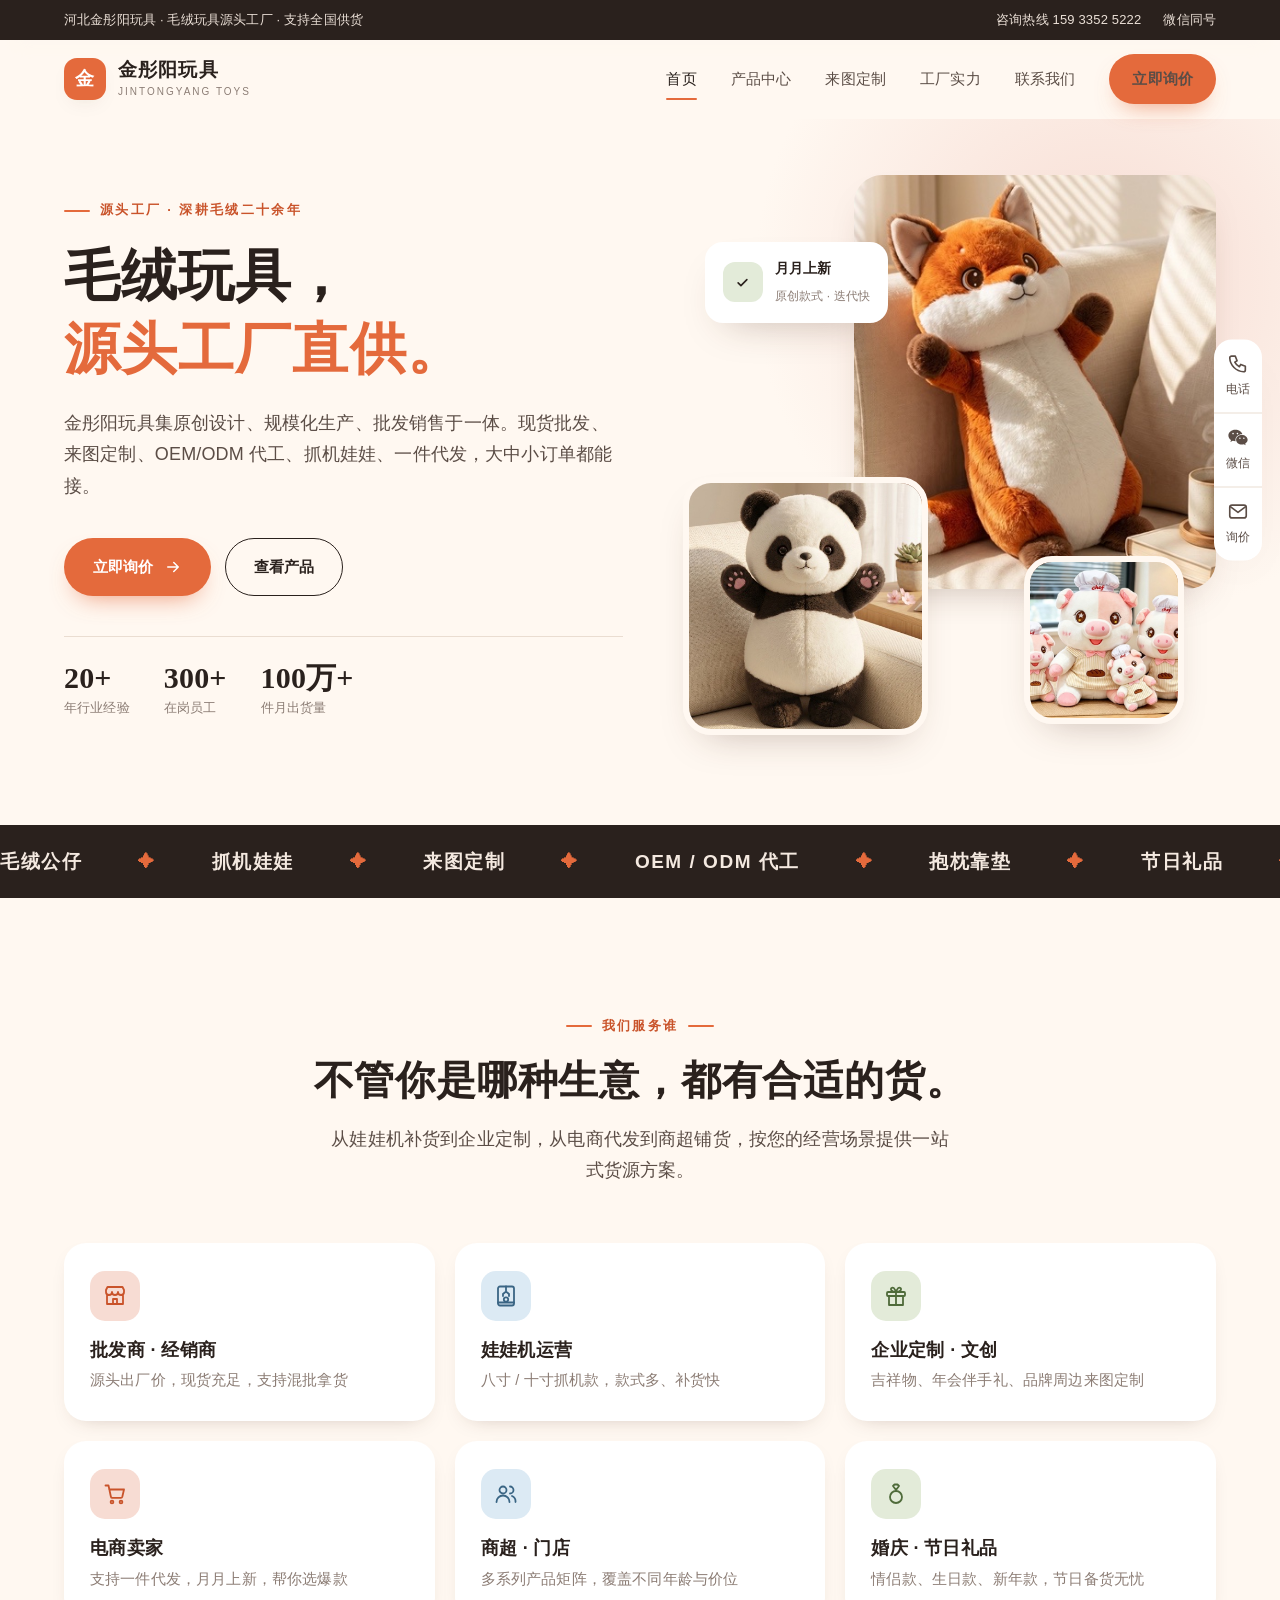
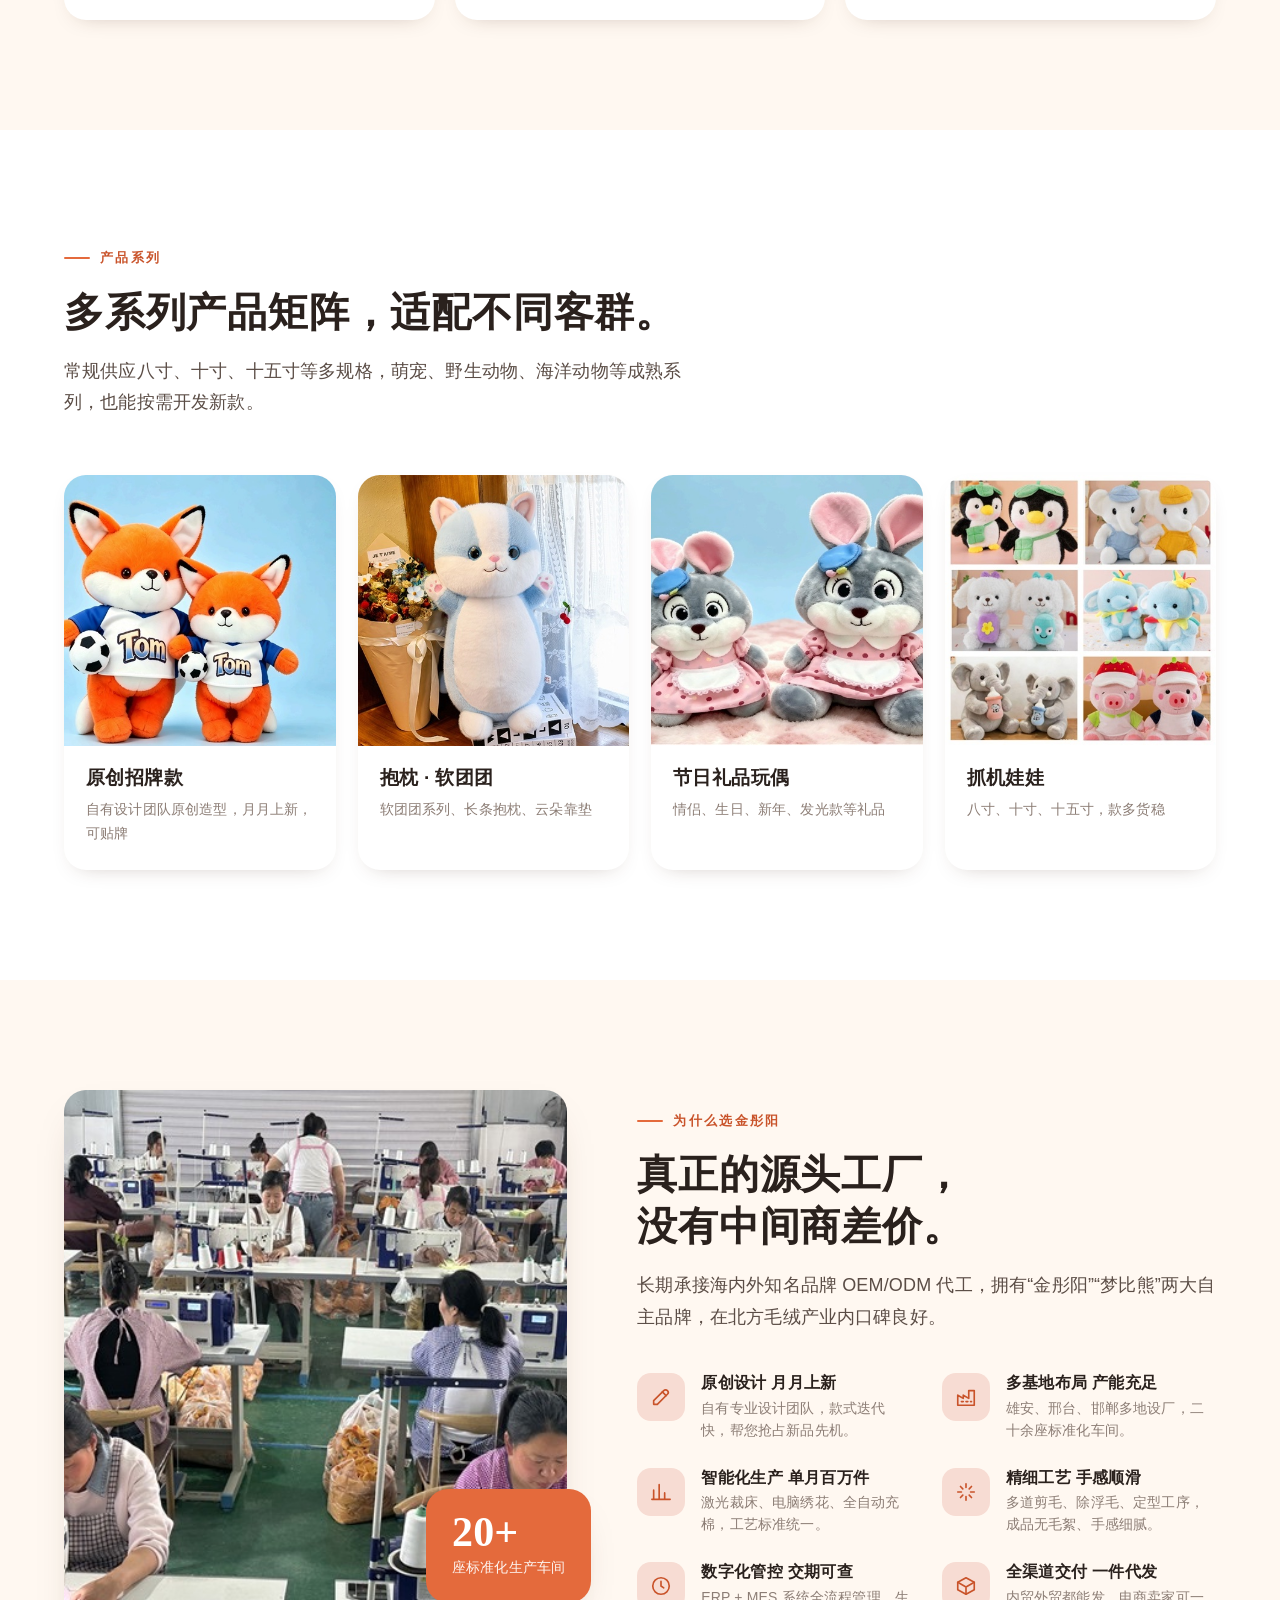
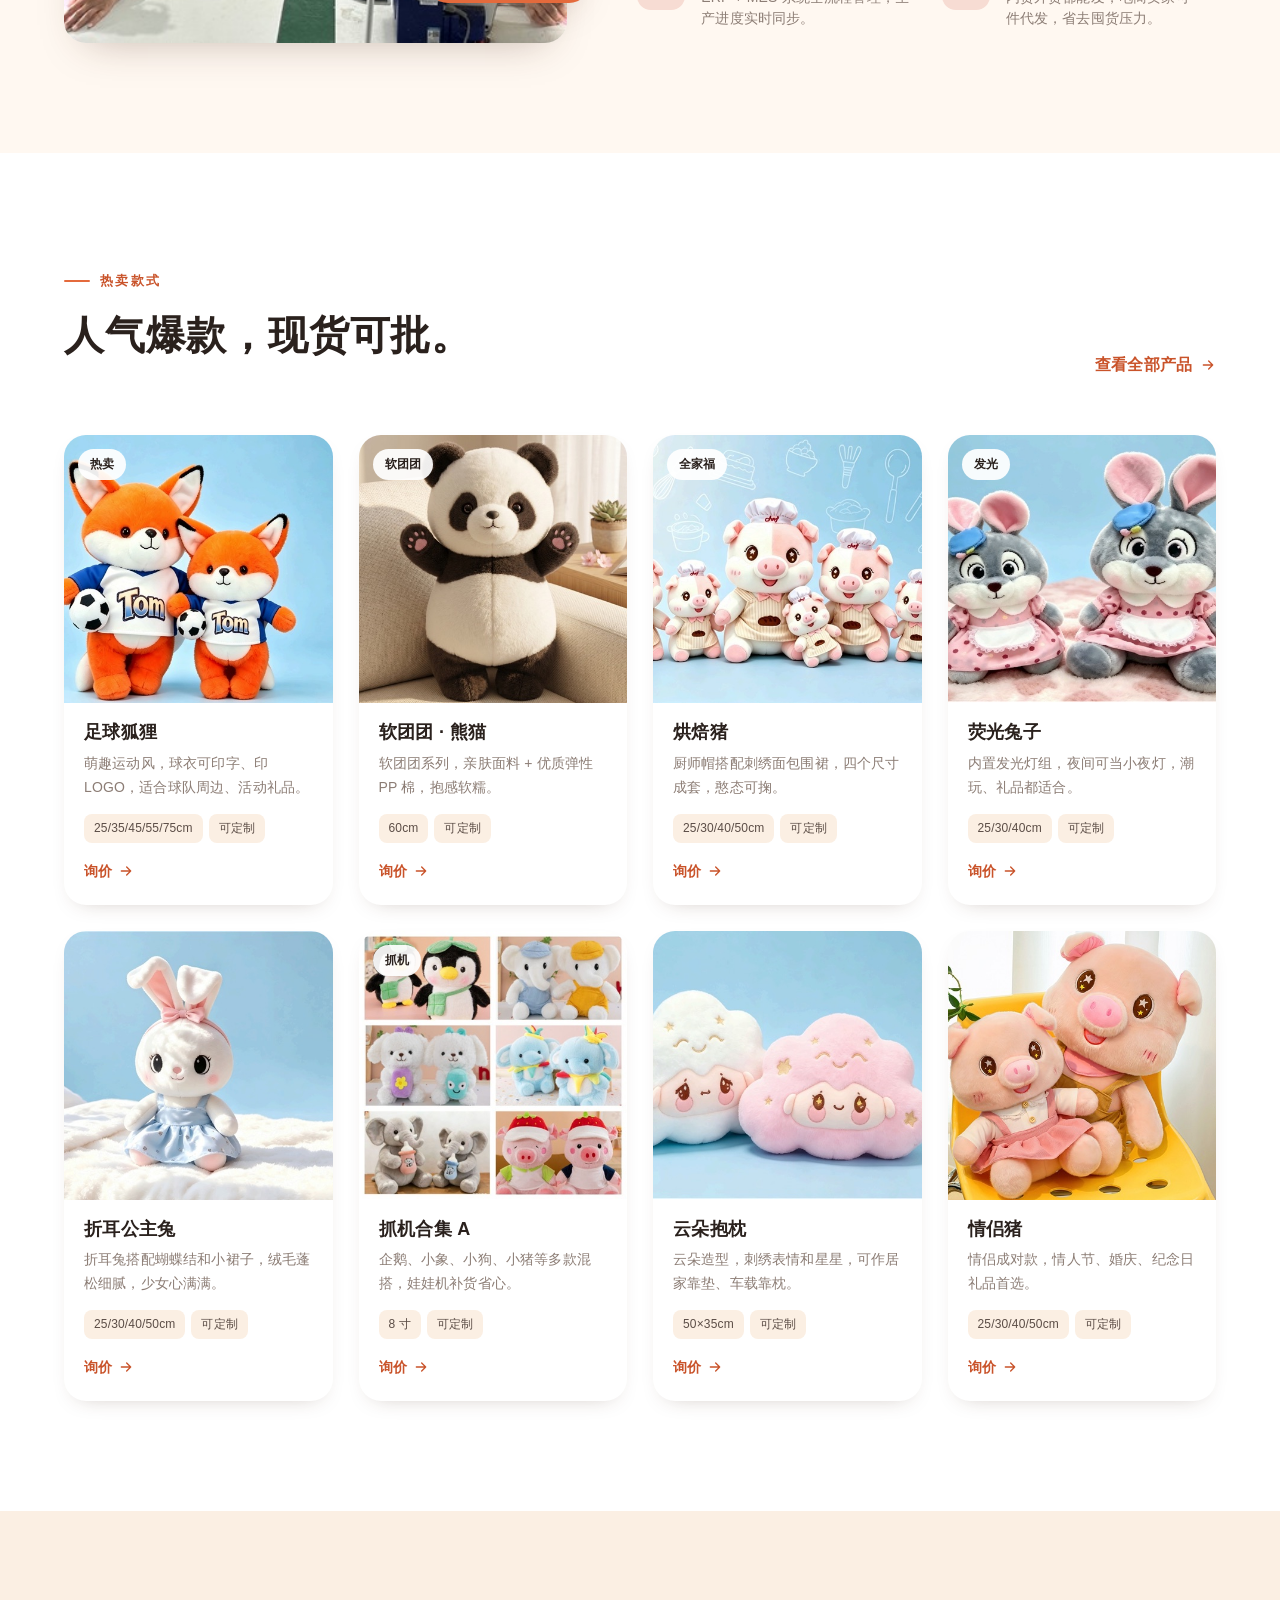
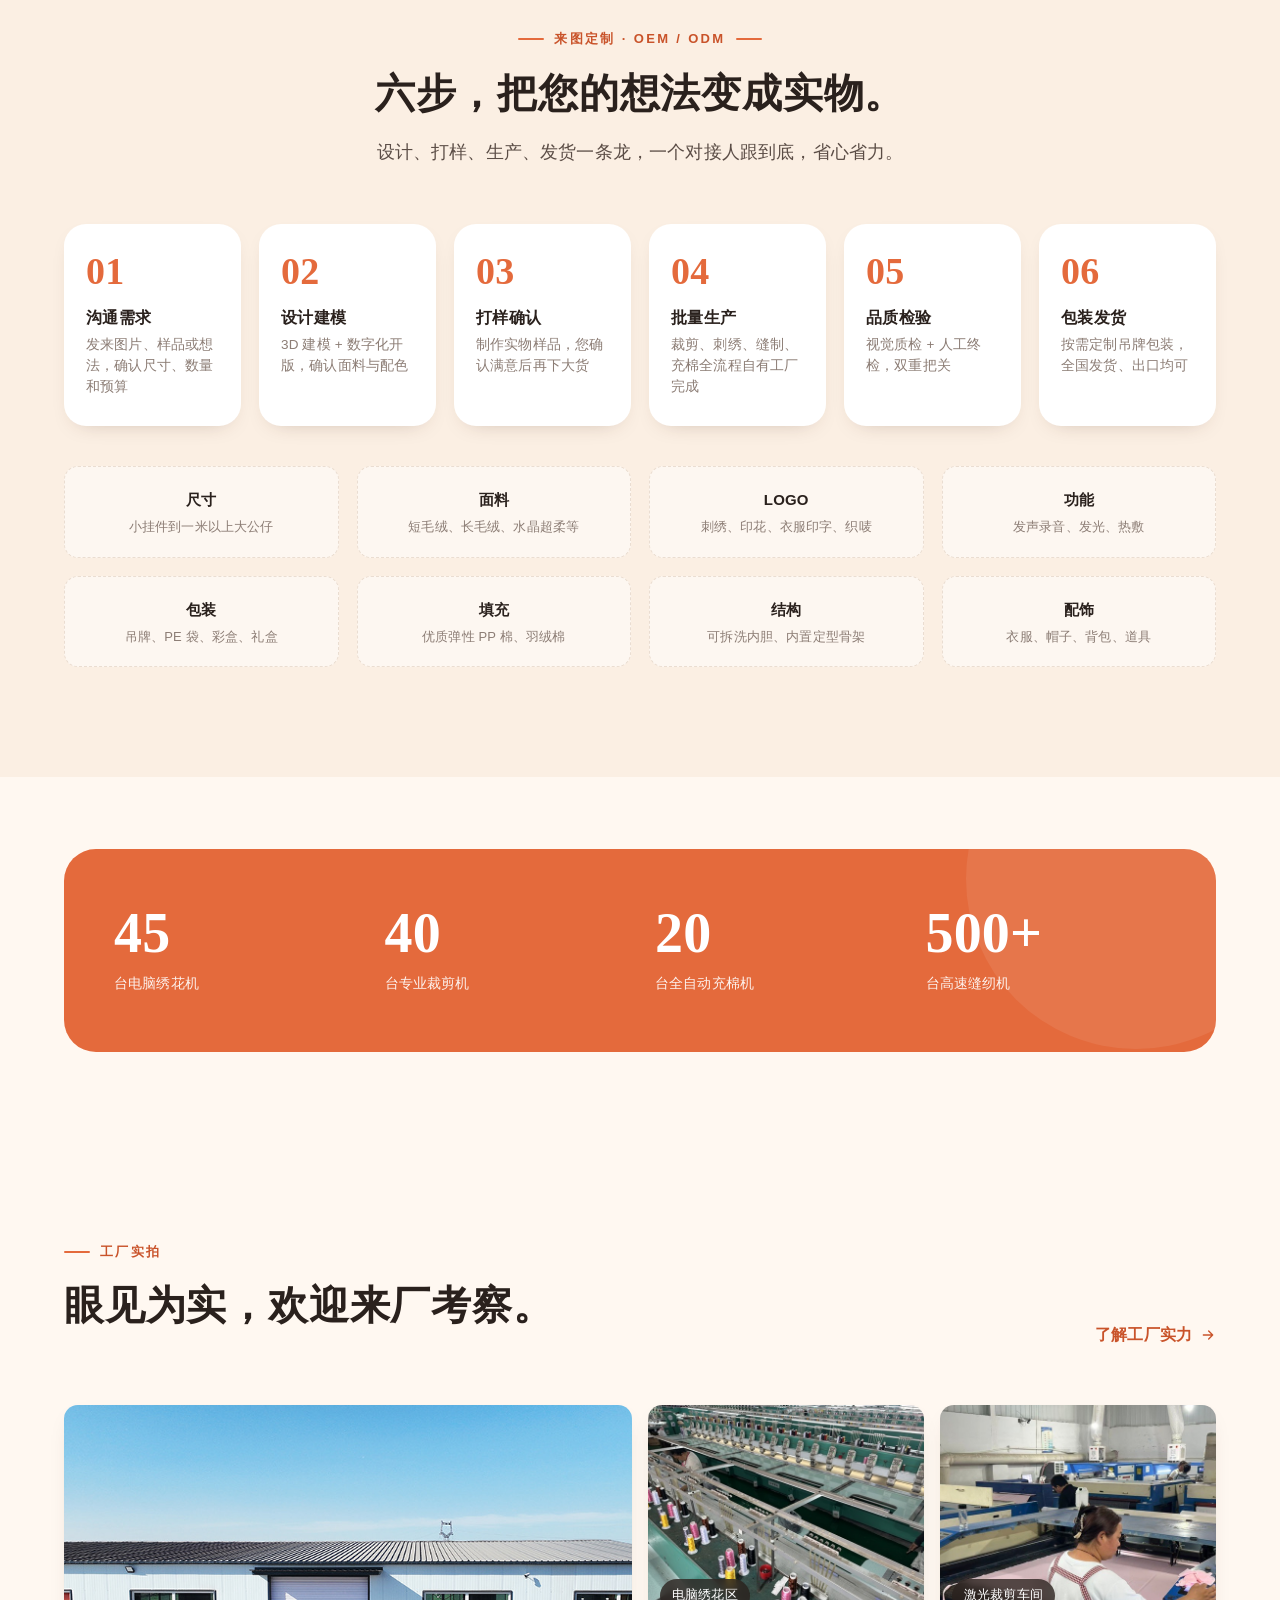
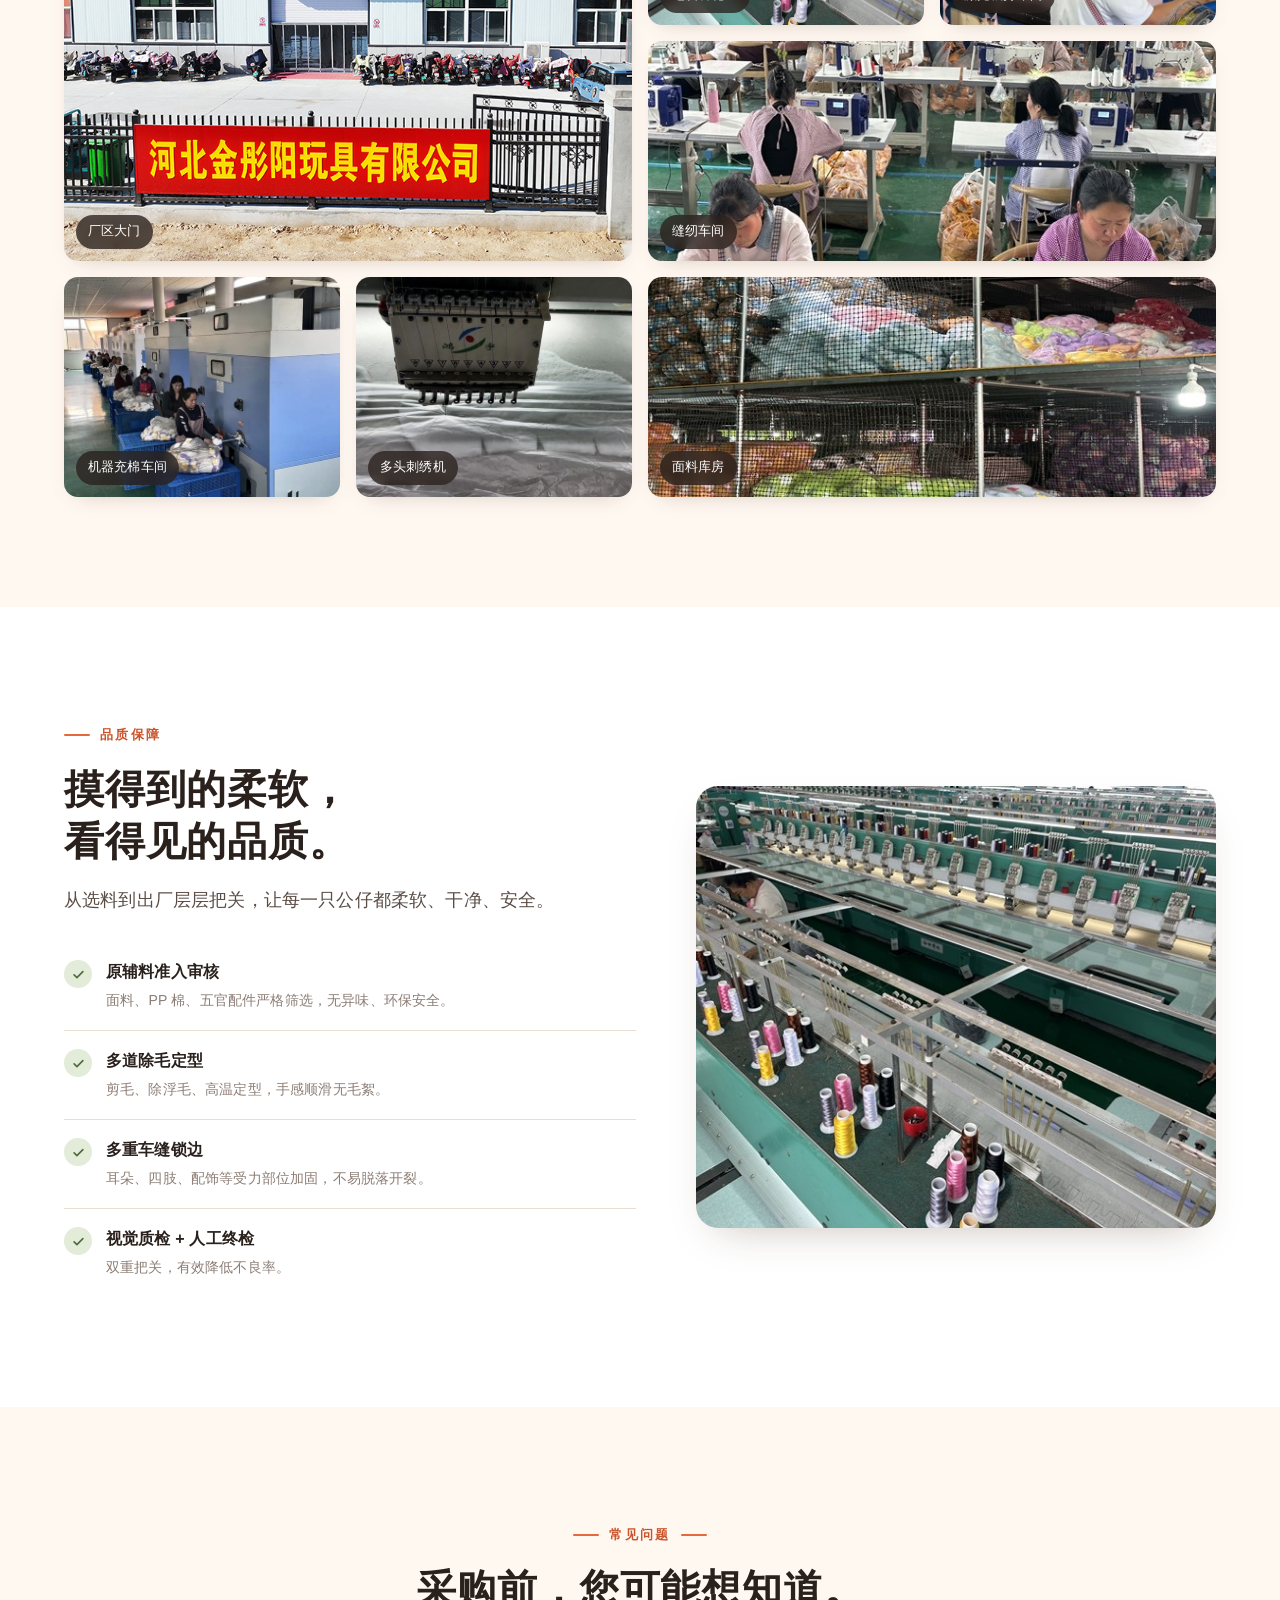
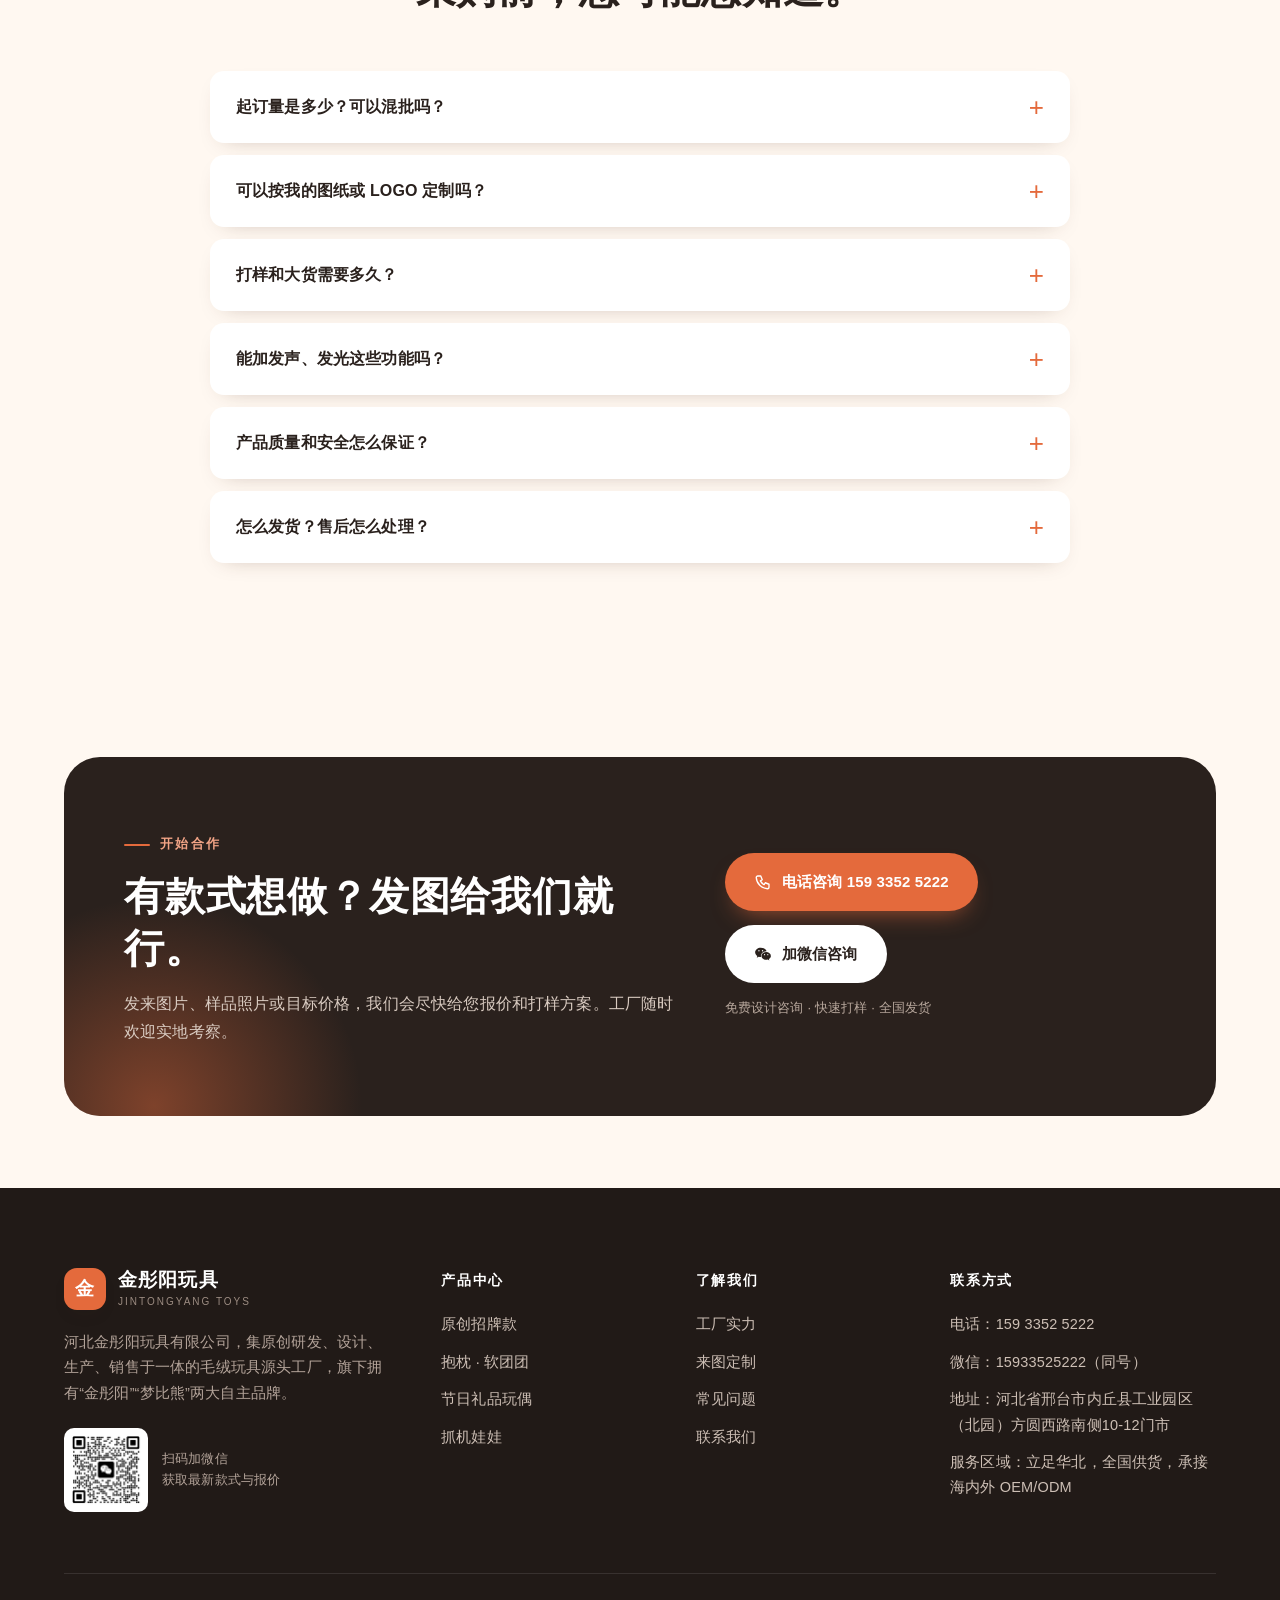
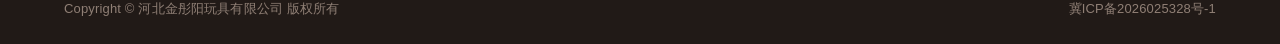
==== index.html @ 97b63fae "金彤阳玩具 国内官网 v1 Assisted-by: Cindy (https://cindy.app)" ====
<!doctype html>
<html lang="zh-CN">
<head>
<meta charset="utf-8">
<meta name="viewport" content="width=device-width, initial-scale=1, viewport-fit=cover">
<title>金彤阳玩具_毛绒玩具源头工厂_毛绒公仔/抓机娃娃/毛绒玩具定制厂家</title>
<meta name="description" content="河北金彤阳玩具有限公司，毛绒玩具源头工厂，主营毛绒公仔、抓机娃娃、抱枕靠垫、节日礼品玩偶，支持来图定制、OEM/ODM代工、一件代发，单月出货百万件。电话：15933525222">
<meta name="keywords" content="金彤阳,毛绒玩具厂家,毛绒公仔,抓机娃娃,毛绒玩具定制,OEM/ODM毛绒玩具,抱枕靠垫,节日礼品玩偶,毛绒吉祥物,一件代发">
<meta name="theme-color" content="#FFF8F1">
<meta name="format-detection" content="telephone=yes">
<link rel="canonical" href="https://jintongyang.com/">
<link rel="icon" href="assets/img/favicon.svg" type="image/svg+xml">
<link rel="stylesheet" href="assets/css/style.css">
<link rel="stylesheet" href="assets/css/cn.css">
</head>
<body class="cn">
<div class="topbar"><div class="container">
  <div class="tb-left">河北金彤阳玩具 · 毛绒玩具源头工厂 · 支持全国供货</div>
  <div class="tb-right"><a href="tel:15933525222">咨询热线 159 3352 5222</a><a href="#" data-wx>微信同号</a></div>
</div></div>
<header class="nav" id="nav"><div class="container">
  <a href="index.html" class="logo" aria-label="金彤阳玩具首页">
    <span class="logo-mark">金</span>
    <span class="logo-text"><strong>金彤阳玩具</strong><span>JINTONGYANG TOYS</span></span>
  </a>
  <nav class="menu" id="menu"><a href="index.html" class="active">首页</a><a href="products.html">产品中心</a><a href="index.html#custom">来图定制</a><a href="factory.html">工厂实力</a><a href="contact.html">联系我们</a><a href="contact.html" class="btn btn-primary">立即询价</a></nav>
  <button class="burger" id="burger" aria-label="打开菜单"><span></span><span></span><span></span></button>
</div></header>
<main>
<section class="hero"><div class="container">
  <div>
    <span class="eyebrow">源头工厂 · 深耕毛绒二十余年</span>
    <h1>毛绒玩具，<br><em class="hl">源头工厂直供。</em></h1>
    <p class="lead">金彤阳玩具集原创设计、规模化生产、批发销售于一体。现货批发、来图定制、OEM/ODM 代工、抓机娃娃、一件代发，大中小订单都能接。</p>
    <div class="hero-ctas">
      <a href="contact.html" class="btn btn-primary">立即询价 <svg viewBox="0 0 24 24" fill="none" stroke="currentColor" stroke-width="2" stroke-linecap="round" stroke-linejoin="round"><path d="M5 12h14M13 6l6 6-6 6"/></svg></a>
      <a href="products.html" class="btn btn-ghost">查看产品</a>
    </div>
    <div class="hero-trust">
      <div><strong data-count="20" data-suffix="+">20+</strong><span>年行业经验</span></div>
      <div><strong data-count="300" data-suffix="+">300+</strong><span>在岗员工</span></div>
      <div><strong>100万+</strong><span>件月出货量</span></div>
    </div>
  </div>
  <div class="hero-visual">
    <div class="hv hv-1"><img src="assets/img/hero-fox.jpg" alt="狐狸长条抱枕" fetchpriority="high"></div>
    <div class="hv hv-2"><img src="assets/img/hero-panda.jpg" alt="软团团熊猫"></div>
    <div class="hv hv-3"><img src="assets/img/p/baker-piggy-2.jpg" alt="烘焙猪"></div>
    <div class="hero-badge"><div class="ic"><svg viewBox="0 0 24 24" width="15" height="15" fill="none" stroke="currentColor" stroke-width="2.6" stroke-linecap="round" stroke-linejoin="round"><path d="m5 12.5 4.5 4.5L19 7.5"/></svg></div><div><strong>月月上新</strong><span>原创款式 · 迭代快</span></div></div>
  </div>
</div></section>

<div class="strip" aria-hidden="true"><div class="strip-track"><span>毛绒公仔</span><span>抓机娃娃</span><span>来图定制</span><span>OEM / ODM 代工</span><span>抱枕靠垫</span><span>节日礼品</span><span>企业吉祥物</span><span>婚庆伴手礼</span><span>一件代发</span><span>毛绒公仔</span><span>抓机娃娃</span><span>来图定制</span><span>OEM / ODM 代工</span><span>抱枕靠垫</span><span>节日礼品</span><span>企业吉祥物</span><span>婚庆伴手礼</span><span>一件代发</span></div></div>

<section class="section"><div class="container">
  <div class="section-head center reveal">
    <span class="eyebrow">我们服务谁</span>
    <h2>不管你是哪种生意，都有合适的货。</h2>
    <p class="lead">从娃娃机补货到企业定制，从电商代发到商超铺货，按您的经营场景提供一站式货源方案。</p>
  </div>
  <div class="clients"><div class="client reveal"><div class="ic"><svg viewBox="0 0 24 24" fill="none" stroke="currentColor" stroke-width="1.8" stroke-linecap="round" stroke-linejoin="round"><path d="M4 10v10h16V10M3 6l1.5-3h15L21 6v2a3 3 0 0 1-6 0 3 3 0 0 1-6 0 3 3 0 0 1-6 0z"/><path d="M10 20v-5h4v5"/></svg></div><h4>批发商 · 经销商</h4><p>源头出厂价，现货充足，支持混批拿货</p></div><div class="client reveal"><div class="ic"><svg viewBox="0 0 24 24" fill="none" stroke="currentColor" stroke-width="1.8" stroke-linecap="round" stroke-linejoin="round"><rect x="4" y="2.5" width="16" height="19" rx="2"/><path d="M12 2.5v5M9 10l3-2.5 3 2.5M9 10v2M15 10v2"/><circle cx="12" cy="15.5" r="2.2"/><path d="M4 18.5h16"/></svg></div><h4>娃娃机运营</h4><p>八寸 / 十寸抓机款，款式多、补货快</p></div><div class="client reveal"><div class="ic"><svg viewBox="0 0 24 24" fill="none" stroke="currentColor" stroke-width="1.8" stroke-linecap="round" stroke-linejoin="round"><rect x="3" y="8" width="18" height="4" rx="1"/><path d="M5 12v9h14v-9M12 8v13M12 8S10.5 3 8 3.8C5.8 4.5 7 8 12 8zm0 0s1.5-5 4-4.2C18.2 4.5 17 8 12 8z"/></svg></div><h4>企业定制 · 文创</h4><p>吉祥物、年会伴手礼、品牌周边来图定制</p></div><div class="client reveal"><div class="ic"><svg viewBox="0 0 24 24" fill="none" stroke="currentColor" stroke-width="1.8" stroke-linecap="round" stroke-linejoin="round"><circle cx="9" cy="20" r="1.4"/><circle cx="18" cy="20" r="1.4"/><path d="M2.5 3.5h3l2.4 11.2a1.5 1.5 0 0 0 1.5 1.2h8.4a1.5 1.5 0 0 0 1.5-1.1L21 7.5H6.2"/></svg></div><h4>电商卖家</h4><p>支持一件代发，月月上新，帮你选爆款</p></div><div class="client reveal"><div class="ic"><svg viewBox="0 0 24 24" fill="none" stroke="currentColor" stroke-width="1.8" stroke-linecap="round" stroke-linejoin="round"><circle cx="9" cy="8" r="3.5"/><path d="M2.5 20a6.5 6.5 0 0 1 13 0M16 4.5a3.5 3.5 0 0 1 0 7M18 14a6 6 0 0 1 3.5 6"/></svg></div><h4>商超 · 门店</h4><p>多系列产品矩阵，覆盖不同年龄与价位</p></div><div class="client reveal"><div class="ic"><svg viewBox="0 0 24 24" fill="none" stroke="currentColor" stroke-width="1.8" stroke-linecap="round" stroke-linejoin="round"><circle cx="12" cy="15" r="6"/><path d="m9 4 3 4 3-4-1.5-1.5h-3z"/></svg></div><h4>婚庆 · 节日礼品</h4><p>情侣款、生日款、新年款，节日备货无忧</p></div></div>
</div></section>

<section class="section bg-paper"><div class="container">
  <div class="section-head reveal">
    <span class="eyebrow">产品系列</span>
    <h2>多系列产品矩阵，适配不同客群。</h2>
    <p class="lead">常规供应八寸、十寸、十五寸等多规格，萌宠、野生动物、海洋动物等成熟系列，也能按需开发新款。</p>
  </div>
  <div class="cats"><a class="cat reveal" href="products.html#signature">
  <div class="img"><img src="assets/img/p/football-fox.jpg" alt="原创招牌款" loading="lazy"></div>
  <div class="body"><h3>原创招牌款</h3><p>自有设计团队原创造型，月月上新，可贴牌</p></div></a><a class="cat reveal" href="products.html#hug">
  <div class="img"><img src="assets/img/p/squishy-kitty.jpg" alt="抱枕 · 软团团" loading="lazy"></div>
  <div class="body"><h3>抱枕 · 软团团</h3><p>软团团系列、长条抱枕、云朵靠垫</p></div></a><a class="cat reveal" href="products.html#gift">
  <div class="img"><img src="assets/img/p/glow-bunny.jpg" alt="节日礼品玩偶" loading="lazy"></div>
  <div class="body"><h3>节日礼品玩偶</h3><p>情侣、生日、新年、发光款等礼品</p></div></a><a class="cat reveal" href="products.html#claw">
  <div class="img"><img src="assets/img/p/claw-mix-1.jpg" alt="抓机娃娃" loading="lazy"></div>
  <div class="body"><h3>抓机娃娃</h3><p>八寸、十寸、十五寸，款多货稳</p></div></a></div>
</div></section>

<section class="section"><div class="container why">
  <div class="why-img reveal">
    <img src="assets/img/f/sewing.jpg" alt="金彤阳玩具缝纫车间" loading="lazy">
    <div class="stamp"><strong>20+</strong><span>座标准化生产车间</span></div>
  </div>
  <div class="reveal">
    <span class="eyebrow">为什么选金彤阳</span>
    <h2 style="margin:16px 0 18px">真正的源头工厂，<br>没有中间商差价。</h2>
    <p class="lead">长期承接海内外知名品牌 OEM/ODM 代工，拥有“金彤阳”“梦比熊”两大自主品牌，在北方毛绒产业内口碑良好。</p>
    <div class="features"><div class="feature"><div class="ic"><svg viewBox="0 0 24 24" fill="none" stroke="currentColor" stroke-width="1.8" stroke-linecap="round" stroke-linejoin="round"><path d="M4 20h4L19 9a2.8 2.8 0 0 0-4-4L4 16v4z"/><path d="m13.5 6.5 4 4"/></svg></div><div><h4>原创设计 月月上新</h4><p>自有专业设计团队，款式迭代快，帮您抢占新品先机。</p></div></div><div class="feature"><div class="ic"><svg viewBox="0 0 24 24" fill="none" stroke="currentColor" stroke-width="1.8" stroke-linecap="round" stroke-linejoin="round"><path d="M3 21V10l6 3.5V10l6 3.5V5h6v16z"/><path d="M7 17h2M12 17h2M17 17h1"/></svg></div><div><h4>多基地布局 产能充足</h4><p>雄安、邢台、邯郸多地设厂，二十余座标准化车间。</p></div></div><div class="feature"><div class="ic"><svg viewBox="0 0 24 24" fill="none" stroke="currentColor" stroke-width="1.8" stroke-linecap="round" stroke-linejoin="round"><path d="M4 20V10M10 20V4M16 20v-7M22 20H2"/></svg></div><div><h4>智能化生产 单月百万件</h4><p>激光裁床、电脑绣花、全自动充棉，工艺标准统一。</p></div></div><div class="feature"><div class="ic"><svg viewBox="0 0 24 24" fill="none" stroke="currentColor" stroke-width="1.8" stroke-linecap="round" stroke-linejoin="round"><path d="M12 3v4M12 17v4M3 12h4M17 12h4M6 6l2.5 2.5M15.5 15.5 18 18M6 18l2.5-2.5M15.5 8.5 18 6"/></svg></div><div><h4>精细工艺 手感顺滑</h4><p>多道剪毛、除浮毛、定型工序，成品无毛絮、手感细腻。</p></div></div><div class="feature"><div class="ic"><svg viewBox="0 0 24 24" fill="none" stroke="currentColor" stroke-width="1.8" stroke-linecap="round" stroke-linejoin="round"><circle cx="12" cy="12" r="9"/><path d="M12 7v5l3 2"/></svg></div><div><h4>数字化管控 交期可查</h4><p>ERP + MES 系统全流程管理，生产进度实时同步。</p></div></div><div class="feature"><div class="ic"><svg viewBox="0 0 24 24" fill="none" stroke="currentColor" stroke-width="1.8" stroke-linecap="round" stroke-linejoin="round"><path d="M21 8 12 3 3 8v8l9 5 9-5z"/><path d="m3 8 9 5 9-5M12 13v8"/></svg></div><div><h4>全渠道交付 一件代发</h4><p>内贸外贸都能发，电商卖家可一件代发，省去囤货压力。</p></div></div></div>
  </div>
</div></section>

<section class="section bg-paper"><div class="container">
  <div class="section-head reveal" style="display:flex;justify-content:space-between;align-items:flex-end;max-width:none;gap:30px;flex-wrap:wrap">
    <div style="max-width:640px"><span class="eyebrow">热卖款式</span><h2 style="margin-top:16px">人气爆款，现货可批。</h2></div>
    <a href="products.html" class="link-arrow">查看全部产品 <svg viewBox="0 0 24 24" fill="none" stroke="currentColor" stroke-width="2" stroke-linecap="round" stroke-linejoin="round"><path d="M5 12h14M13 6l6 6-6 6"/></svg></a>
  </div>
  <div class="products"><article class="product reveal" data-cat="signature">
  <a class="img" href="contact.html?product=足球狐狸"><span class="tag">热卖</span><img src="assets/img/p/football-fox.jpg" alt="足球狐狸 毛绒玩具" loading="lazy"><img class="alt" src="assets/img/p/football-fox-2.jpg" alt="足球狐狸实拍图" loading="lazy"></a>
  <div class="body">
    <h3>足球狐狸</h3>
    <p>萌趣运动风，球衣可印字、印 LOGO，适合球队周边、活动礼品。</p>
    <div class="meta"><span>25/35/45/55/75cm</span><span>可定制</span></div>
    <a class="quote" href="contact.html?product=足球狐狸">询价 <svg viewBox="0 0 24 24" fill="none" stroke="currentColor" stroke-width="2" stroke-linecap="round" stroke-linejoin="round"><path d="M5 12h14M13 6l6 6-6 6"/></svg></a>
  </div>
</article><article class="product reveal" data-cat="hug">
  <a class="img" href="contact.html?product=软团团 · 熊猫"><span class="tag">软团团</span><img src="assets/img/p/squishy-panda.jpg" alt="软团团 · 熊猫 毛绒玩具" loading="lazy"></a>
  <div class="body">
    <h3>软团团 · 熊猫</h3>
    <p>软团团系列，亲肤面料 + 优质弹性 PP 棉，抱感软糯。</p>
    <div class="meta"><span>60cm</span><span>可定制</span></div>
    <a class="quote" href="contact.html?product=软团团 · 熊猫">询价 <svg viewBox="0 0 24 24" fill="none" stroke="currentColor" stroke-width="2" stroke-linecap="round" stroke-linejoin="round"><path d="M5 12h14M13 6l6 6-6 6"/></svg></a>
  </div>
</article><article class="product reveal" data-cat="signature">
  <a class="img" href="contact.html?product=烘焙猪"><span class="tag">全家福</span><img src="assets/img/p/baker-piggy.jpg" alt="烘焙猪 毛绒玩具" loading="lazy"><img class="alt" src="assets/img/p/baker-piggy-2.jpg" alt="烘焙猪实拍图" loading="lazy"></a>
  <div class="body">
    <h3>烘焙猪</h3>
    <p>厨师帽搭配刺绣面包围裙，四个尺寸成套，憨态可掬。</p>
    <div class="meta"><span>25/30/40/50cm</span><span>可定制</span></div>
    <a class="quote" href="contact.html?product=烘焙猪">询价 <svg viewBox="0 0 24 24" fill="none" stroke="currentColor" stroke-width="2" stroke-linecap="round" stroke-linejoin="round"><path d="M5 12h14M13 6l6 6-6 6"/></svg></a>
  </div>
</article><article class="product reveal" data-cat="gift">
  <a class="img" href="contact.html?product=荧光兔子"><span class="tag">发光</span><img src="assets/img/p/glow-bunny.jpg" alt="荧光兔子 毛绒玩具" loading="lazy"></a>
  <div class="body">
    <h3>荧光兔子</h3>
    <p>内置发光灯组，夜间可当小夜灯，潮玩、礼品都适合。</p>
    <div class="meta"><span>25/30/40cm</span><span>可定制</span></div>
    <a class="quote" href="contact.html?product=荧光兔子">询价 <svg viewBox="0 0 24 24" fill="none" stroke="currentColor" stroke-width="2" stroke-linecap="round" stroke-linejoin="round"><path d="M5 12h14M13 6l6 6-6 6"/></svg></a>
  </div>
</article><article class="product reveal" data-cat="signature">
  <a class="img" href="contact.html?product=折耳公主兔"><img src="assets/img/p/princess-bunny.jpg" alt="折耳公主兔 毛绒玩具" loading="lazy"></a>
  <div class="body">
    <h3>折耳公主兔</h3>
    <p>折耳兔搭配蝴蝶结和小裙子，绒毛蓬松细腻，少女心满满。</p>
    <div class="meta"><span>25/30/40/50cm</span><span>可定制</span></div>
    <a class="quote" href="contact.html?product=折耳公主兔">询价 <svg viewBox="0 0 24 24" fill="none" stroke="currentColor" stroke-width="2" stroke-linecap="round" stroke-linejoin="round"><path d="M5 12h14M13 6l6 6-6 6"/></svg></a>
  </div>
</article><article class="product reveal" data-cat="claw">
  <a class="img" href="contact.html?product=抓机合集 A"><span class="tag">抓机</span><img src="assets/img/p/claw-mix-1.jpg" alt="抓机合集 A 毛绒玩具" loading="lazy"></a>
  <div class="body">
    <h3>抓机合集 A</h3>
    <p>企鹅、小象、小狗、小猪等多款混搭，娃娃机补货省心。</p>
    <div class="meta"><span>8 寸</span><span>可定制</span></div>
    <a class="quote" href="contact.html?product=抓机合集 A">询价 <svg viewBox="0 0 24 24" fill="none" stroke="currentColor" stroke-width="2" stroke-linecap="round" stroke-linejoin="round"><path d="M5 12h14M13 6l6 6-6 6"/></svg></a>
  </div>
</article><article class="product reveal" data-cat="hug">
  <a class="img" href="contact.html?product=云朵抱枕"><img src="assets/img/p/cloud-cushion.jpg" alt="云朵抱枕 毛绒玩具" loading="lazy"><img class="alt" src="assets/img/p/cloud-cushion-2.jpg" alt="云朵抱枕实拍图" loading="lazy"></a>
  <div class="body">
    <h3>云朵抱枕</h3>
    <p>云朵造型，刺绣表情和星星，可作居家靠垫、车载靠枕。</p>
    <div class="meta"><span>50×35cm</span><span>可定制</span></div>
    <a class="quote" href="contact.html?product=云朵抱枕">询价 <svg viewBox="0 0 24 24" fill="none" stroke="currentColor" stroke-width="2" stroke-linecap="round" stroke-linejoin="round"><path d="M5 12h14M13 6l6 6-6 6"/></svg></a>
  </div>
</article><article class="product reveal" data-cat="gift">
  <a class="img" href="contact.html?product=情侣猪"><img src="assets/img/p/sweetheart-piggies.jpg" alt="情侣猪 毛绒玩具" loading="lazy"></a>
  <div class="body">
    <h3>情侣猪</h3>
    <p>情侣成对款，情人节、婚庆、纪念日礼品首选。</p>
    <div class="meta"><span>25/30/40/50cm</span><span>可定制</span></div>
    <a class="quote" href="contact.html?product=情侣猪">询价 <svg viewBox="0 0 24 24" fill="none" stroke="currentColor" stroke-width="2" stroke-linecap="round" stroke-linejoin="round"><path d="M5 12h14M13 6l6 6-6 6"/></svg></a>
  </div>
</article></div>
</div></section>

<section class="section bg-cream2" id="custom"><div class="container">
  <div class="section-head center reveal">
    <span class="eyebrow">来图定制 · OEM / ODM</span>
    <h2>六步，把您的想法变成实物。</h2>
    <p class="lead">设计、打样、生产、发货一条龙，一个对接人跟到底，省心省力。</p>
  </div>
  <div class="process"><div class="step reveal"><h4>沟通需求</h4><p>发来图片、样品或想法，确认尺寸、数量和预算</p></div><div class="step reveal"><h4>设计建模</h4><p>3D 建模 + 数字化开版，确认面料与配色</p></div><div class="step reveal"><h4>打样确认</h4><p>制作实物样品，您确认满意后再下大货</p></div><div class="step reveal"><h4>批量生产</h4><p>裁剪、刺绣、缝制、充棉全流程自有工厂完成</p></div><div class="step reveal"><h4>品质检验</h4><p>视觉质检 + 人工终检，双重把关</p></div><div class="step reveal"><h4>包装发货</h4><p>按需定制吊牌包装，全国发货、出口均可</p></div></div>
  <div class="custom-opts reveal"><div class="opt"><strong>尺寸</strong><span>小挂件到一米以上大公仔</span></div><div class="opt"><strong>面料</strong><span>短毛绒、长毛绒、水晶超柔等</span></div><div class="opt"><strong>LOGO</strong><span>刺绣、印花、衣服印字、织唛</span></div><div class="opt"><strong>功能</strong><span>发声录音、发光、热敷</span></div><div class="opt"><strong>包装</strong><span>吊牌、PE 袋、彩盒、礼盒</span></div><div class="opt"><strong>填充</strong><span>优质弹性 PP 棉、羽绒棉</span></div><div class="opt"><strong>结构</strong><span>可拆洗内胆、内置定型骨架</span></div><div class="opt"><strong>配饰</strong><span>衣服、帽子、背包、道具</span></div></div>
</div></section>

<section class="section-sm"><div class="container">
  <div class="stats reveal">
    <div class="stat"><strong data-count="45">45</strong><span>台电脑绣花机</span></div>
    <div class="stat"><strong data-count="40">40</strong><span>台专业裁剪机</span></div>
    <div class="stat"><strong data-count="20">20</strong><span>台全自动充棉机</span></div>
    <div class="stat"><strong data-count="500" data-suffix="+">500+</strong><span>台高速缝纫机</span></div>
  </div>
</div></section>

<section class="section"><div class="container">
  <div class="section-head reveal" style="display:flex;justify-content:space-between;align-items:flex-end;max-width:none;gap:30px;flex-wrap:wrap">
    <div style="max-width:640px"><span class="eyebrow">工厂实拍</span><h2 style="margin-top:16px">眼见为实，欢迎来厂考察。</h2></div>
    <a href="factory.html" class="link-arrow">了解工厂实力 <svg viewBox="0 0 24 24" fill="none" stroke="currentColor" stroke-width="2" stroke-linecap="round" stroke-linejoin="round"><path d="M5 12h14M13 6l6 6-6 6"/></svg></a>
  </div>
  <div class="gallery"><figure class="g-wide g-tall reveal"><img src="assets/img/f/gate.jpg" alt="金彤阳玩具工厂 厂区大门" loading="lazy"><figcaption>厂区大门</figcaption></figure><figure class=" reveal"><img src="assets/img/f/embroidery.jpg" alt="金彤阳玩具工厂 电脑绣花区" loading="lazy"><figcaption>电脑绣花区</figcaption></figure><figure class=" reveal"><img src="assets/img/f/cutting.jpg" alt="金彤阳玩具工厂 激光裁剪车间" loading="lazy"><figcaption>激光裁剪车间</figcaption></figure><figure class="g-wide reveal"><img src="assets/img/f/sewing.jpg" alt="金彤阳玩具工厂 缝纫车间" loading="lazy"><figcaption>缝纫车间</figcaption></figure><figure class=" reveal"><img src="assets/img/f/filling.jpg" alt="金彤阳玩具工厂 机器充棉车间" loading="lazy"><figcaption>机器充棉车间</figcaption></figure><figure class=" reveal"><img src="assets/img/f/embroidery-2.jpg" alt="金彤阳玩具工厂 多头刺绣机" loading="lazy"><figcaption>多头刺绣机</figcaption></figure><figure class="g-wide reveal"><img src="assets/img/f/warehouse.jpg" alt="金彤阳玩具工厂 面料库房" loading="lazy"><figcaption>面料库房</figcaption></figure></div>
</div></section>

<section class="section bg-paper"><div class="container quality">
  <div class="reveal">
    <span class="eyebrow">品质保障</span>
    <h2 style="margin:16px 0 18px">摸得到的柔软，<br>看得见的品质。</h2>
    <p class="lead">从选料到出厂层层把关，让每一只公仔都柔软、干净、安全。</p>
    <ul class="checks" style="margin-top:26px">
      <li><span class="ck"><svg viewBox="0 0 24 24" width="15" height="15" fill="none" stroke="currentColor" stroke-width="2.6" stroke-linecap="round" stroke-linejoin="round"><path d="m5 12.5 4.5 4.5L19 7.5"/></svg></span><div><strong>原辅料准入审核</strong><span>面料、PP 棉、五官配件严格筛选，无异味、环保安全。</span></div></li>
      <li><span class="ck"><svg viewBox="0 0 24 24" width="15" height="15" fill="none" stroke="currentColor" stroke-width="2.6" stroke-linecap="round" stroke-linejoin="round"><path d="m5 12.5 4.5 4.5L19 7.5"/></svg></span><div><strong>多道除毛定型</strong><span>剪毛、除浮毛、高温定型，手感顺滑无毛絮。</span></div></li>
      <li><span class="ck"><svg viewBox="0 0 24 24" width="15" height="15" fill="none" stroke="currentColor" stroke-width="2.6" stroke-linecap="round" stroke-linejoin="round"><path d="m5 12.5 4.5 4.5L19 7.5"/></svg></span><div><strong>多重车缝锁边</strong><span>耳朵、四肢、配饰等受力部位加固，不易脱落开裂。</span></div></li>
      <li><span class="ck"><svg viewBox="0 0 24 24" width="15" height="15" fill="none" stroke="currentColor" stroke-width="2.6" stroke-linecap="round" stroke-linejoin="round"><path d="m5 12.5 4.5 4.5L19 7.5"/></svg></span><div><strong>视觉质检 + 人工终检</strong><span>双重把关，有效降低不良率。</span></div></li>
    </ul>
  </div>
  <div class="q-img reveal"><img src="assets/img/f/embroidery.jpg" alt="电脑绣花车间" loading="lazy"></div>
</div></section>

<section class="section" id="faq"><div class="container">
  <div class="section-head center reveal"><span class="eyebrow">常见问题</span><h2>采购前，您可能想知道。</h2></div>
  <div class="faq"><details class="reveal"><summary>起订量是多少？可以混批吗？</summary><p>现货款起订量低，可以多款混批拿货，也支持一件代发；定制款的起订量根据尺寸、面料和工艺确定，欢迎电话或微信咨询具体方案。</p></details><details class="reveal"><summary>可以按我的图纸或 LOGO 定制吗？</summary><p>可以。草图、IP 原图、实物照片或参考样品都能做。我们用 3D 建模和数字化开版还原造型，先打实物样品给您确认，满意后再安排大货生产。</p></details><details class="reveal"><summary>打样和大货需要多久？</summary><p>打样一般 7–15 天。大货周期根据数量和工艺确定，下单时会给出明确交期，生产进度全程可查、实时同步。</p></details><details class="reveal"><summary>能加发声、发光这些功能吗？</summary><p>可以。支持加装发声录音机芯、发光灯组、热敷内胆、可拆洗内胆、内置定型骨架等，并做好机芯密封和线路防护，兼顾趣味和安全。</p></details><details class="reveal"><summary>产品质量和安全怎么保证？</summary><p>所有原辅材料都经过准入审核，选用无异味、环保安全的面料和 PP 棉；成品经过多道除毛定型、多重车缝锁边，再经视觉质检和人工终检双重把关，符合国内外玩具安全标准。</p></details><details class="reveal"><summary>怎么发货？售后怎么处理？</summary><p>支持全国发货，物流、快递、专线均可，也能做外贸出口。售后 48 小时内响应，支持退换和补货。</p></details></div>
</div></section>
<section class="section-sm"><div class="container">
  <div class="cta reveal">
    <div>
      <span class="eyebrow">开始合作</span>
      <h2>有款式想做？发图给我们就行。</h2>
      <p>发来图片、样品照片或目标价格，我们会尽快给您报价和打样方案。工厂随时欢迎实地考察。</p>
    </div>
    <div class="cta-actions">
      <a href="tel:15933525222" class="btn btn-primary"><svg viewBox="0 0 24 24" fill="none" stroke="currentColor" stroke-width="1.8" stroke-linecap="round" stroke-linejoin="round"><path d="M5 4h4l2 5-2.5 1.5a11 11 0 0 0 5 5L15 13l5 2v4a2 2 0 0 1-2 2A16 16 0 0 1 3 6a2 2 0 0 1 2-2"/></svg> 电话咨询 159 3352 5222</a>
      <a href="#" data-wx class="btn btn-light"><svg viewBox="0 0 24 24" fill="currentColor"><path d="M9 3.5C4.9 3.5 1.5 6.3 1.5 9.8c0 2 1.1 3.8 2.9 5l-.7 2.2 2.6-1.4c.9.3 1.8.4 2.7.4h.4a5.6 5.6 0 0 1-.2-1.5c0-3.4 3.2-6.1 7.2-6.1h.4C16.1 5.6 12.9 3.5 9 3.5zM6.6 8.6a.9.9 0 1 1 0-1.8.9.9 0 0 1 0 1.8zm4.8 0a.9.9 0 1 1 0-1.8.9.9 0 0 1 0 1.8zM22.5 14.5c0-2.9-2.9-5.2-6.3-5.2s-6.3 2.3-6.3 5.2 2.9 5.2 6.3 5.2c.7 0 1.4-.1 2.1-.3l2.1 1.1-.6-1.8c1.6-1 2.7-2.5 2.7-4.2zm-8.4-.8a.8.8 0 1 1 0-1.6.8.8 0 0 1 0 1.6zm4.3 0a.8.8 0 1 1 0-1.6.8.8 0 0 1 0 1.6z"/></svg> 加微信咨询</a>
      <small>免费设计咨询 · 快速打样 · 全国发货</small>
    </div>
  </div>
</div></section>

</main>
<script type="application/ld+json">{"@context": "https://schema.org", "@type": "Organization", "name": "河北金彤阳玩具有限公司", "url": "https://jintongyang.com", "telephone": "15933525222", "address": {"@type": "PostalAddress", "streetAddress": "内丘县工业园区（北园）方圆西路南侧10-12门市", "addressLocality": "邢台", "addressRegion": "河北", "addressCountry": "CN"}}</script>
<footer class="footer"><div class="container">
  <div class="f-grid">
    <div>
      <a href="index.html" class="logo"><span class="logo-mark">金</span><span class="logo-text"><strong>金彤阳玩具</strong><span>JINTONGYANG TOYS</span></span></a>
      <p>河北金彤阳玩具有限公司，集原创研发、设计、生产、销售于一体的毛绒玩具源头工厂，旗下拥有“金彤阳”“梦比熊”两大自主品牌。</p>
      <div class="f-qr"><img src="assets/img/wechat-qr.jpg" alt="金彤阳玩具微信二维码" loading="lazy"><span>扫码加微信<br>获取最新款式与报价</span></div>
    </div>
    <div><h5>产品中心</h5><ul><li><a href="products.html#signature">原创招牌款</a></li><li><a href="products.html#hug">抱枕 · 软团团</a></li><li><a href="products.html#gift">节日礼品玩偶</a></li><li><a href="products.html#claw">抓机娃娃</a></li></ul></div>
    <div><h5>了解我们</h5><ul>
      <li><a href="factory.html">工厂实力</a></li>
      <li><a href="index.html#custom">来图定制</a></li>
      <li><a href="index.html#faq">常见问题</a></li>
      <li><a href="contact.html">联系我们</a></li></ul></div>
    <div><h5>联系方式</h5><ul>
      <li><a href="tel:15933525222">电话：159 3352 5222</a></li>
      <li><a href="#" data-wx>微信：15933525222（同号）</a></li>
      <li>地址：河北省邢台市内丘县工业园区（北园）方圆西路南侧10-12门市</li>
      <li>服务区域：立足华北，全国供货，承接海内外 OEM/ODM</li></ul></div>
  </div>
  <div class="f-bottom"><span>Copyright © 河北金彤阳玩具有限公司 版权所有</span><a href="https://beian.miit.gov.cn/" target="_blank" rel="noopener">冀ICP备2026025328号-1</a></div>
</div></footer>

<div class="side-contact" aria-label="快捷联系">
  <a href="tel:15933525222" title="电话咨询"><svg viewBox="0 0 24 24" fill="none" stroke="currentColor" stroke-width="1.8" stroke-linecap="round" stroke-linejoin="round"><path d="M5 4h4l2 5-2.5 1.5a11 11 0 0 0 5 5L15 13l5 2v4a2 2 0 0 1-2 2A16 16 0 0 1 3 6a2 2 0 0 1 2-2"/></svg><span>电话</span></a>
  <a href="#" data-wx title="微信咨询"><svg viewBox="0 0 24 24" fill="currentColor"><path d="M9 3.5C4.9 3.5 1.5 6.3 1.5 9.8c0 2 1.1 3.8 2.9 5l-.7 2.2 2.6-1.4c.9.3 1.8.4 2.7.4h.4a5.6 5.6 0 0 1-.2-1.5c0-3.4 3.2-6.1 7.2-6.1h.4C16.1 5.6 12.9 3.5 9 3.5zM6.6 8.6a.9.9 0 1 1 0-1.8.9.9 0 0 1 0 1.8zm4.8 0a.9.9 0 1 1 0-1.8.9.9 0 0 1 0 1.8zM22.5 14.5c0-2.9-2.9-5.2-6.3-5.2s-6.3 2.3-6.3 5.2 2.9 5.2 6.3 5.2c.7 0 1.4-.1 2.1-.3l2.1 1.1-.6-1.8c1.6-1 2.7-2.5 2.7-4.2zm-8.4-.8a.8.8 0 1 1 0-1.6.8.8 0 0 1 0 1.6zm4.3 0a.8.8 0 1 1 0-1.6.8.8 0 0 1 0 1.6z"/></svg><span>微信</span></a>
  <a href="contact.html" title="在线询价"><svg viewBox="0 0 24 24" fill="none" stroke="currentColor" stroke-width="1.8" stroke-linecap="round" stroke-linejoin="round"><rect x="3" y="5" width="18" height="14" rx="2.5"/><path d="m4 7 8 6 8-6"/></svg><span>询价</span></a>
</div>
<nav class="mbar" aria-label="底部快捷联系">
  <a href="tel:15933525222"><svg viewBox="0 0 24 24" fill="none" stroke="currentColor" stroke-width="1.8" stroke-linecap="round" stroke-linejoin="round"><path d="M5 4h4l2 5-2.5 1.5a11 11 0 0 0 5 5L15 13l5 2v4a2 2 0 0 1-2 2A16 16 0 0 1 3 6a2 2 0 0 1 2-2"/></svg><span>打电话</span></a>
  <a href="#" data-wx><svg viewBox="0 0 24 24" fill="currentColor"><path d="M9 3.5C4.9 3.5 1.5 6.3 1.5 9.8c0 2 1.1 3.8 2.9 5l-.7 2.2 2.6-1.4c.9.3 1.8.4 2.7.4h.4a5.6 5.6 0 0 1-.2-1.5c0-3.4 3.2-6.1 7.2-6.1h.4C16.1 5.6 12.9 3.5 9 3.5zM6.6 8.6a.9.9 0 1 1 0-1.8.9.9 0 0 1 0 1.8zm4.8 0a.9.9 0 1 1 0-1.8.9.9 0 0 1 0 1.8zM22.5 14.5c0-2.9-2.9-5.2-6.3-5.2s-6.3 2.3-6.3 5.2 2.9 5.2 6.3 5.2c.7 0 1.4-.1 2.1-.3l2.1 1.1-.6-1.8c1.6-1 2.7-2.5 2.7-4.2zm-8.4-.8a.8.8 0 1 1 0-1.6.8.8 0 0 1 0 1.6zm4.3 0a.8.8 0 1 1 0-1.6.8.8 0 0 1 0 1.6z"/></svg><span>加微信</span></a>
  <a href="contact.html" class="hot"><svg viewBox="0 0 24 24" fill="none" stroke="currentColor" stroke-width="1.8" stroke-linecap="round" stroke-linejoin="round"><rect x="3" y="5" width="18" height="14" rx="2.5"/><path d="m4 7 8 6 8-6"/></svg><span>立即询价</span></a>
</nav>
<div class="wx-modal" id="wxModal" role="dialog" aria-modal="true" aria-label="微信咨询">
  <div class="wx-card">
    <button class="wx-close" aria-label="关闭">×</button>
    <div class="wx-ic"><svg viewBox="0 0 24 24" fill="currentColor"><path d="M9 3.5C4.9 3.5 1.5 6.3 1.5 9.8c0 2 1.1 3.8 2.9 5l-.7 2.2 2.6-1.4c.9.3 1.8.4 2.7.4h.4a5.6 5.6 0 0 1-.2-1.5c0-3.4 3.2-6.1 7.2-6.1h.4C16.1 5.6 12.9 3.5 9 3.5zM6.6 8.6a.9.9 0 1 1 0-1.8.9.9 0 0 1 0 1.8zm4.8 0a.9.9 0 1 1 0-1.8.9.9 0 0 1 0 1.8zM22.5 14.5c0-2.9-2.9-5.2-6.3-5.2s-6.3 2.3-6.3 5.2 2.9 5.2 6.3 5.2c.7 0 1.4-.1 2.1-.3l2.1 1.1-.6-1.8c1.6-1 2.7-2.5 2.7-4.2zm-8.4-.8a.8.8 0 1 1 0-1.6.8.8 0 0 1 0 1.6zm4.3 0a.8.8 0 1 1 0-1.6.8.8 0 0 1 0 1.6z"/></svg></div>
    <h3>微信扫码咨询</h3>
    <p>手机上可长按二维码识别，或复制微信号添加</p>
    <img src="assets/img/wechat-qr.jpg" alt="金彤阳玩具微信二维码">
    <div class="wx-id"><span>微信号：<b>15933525222</b></span><button type="button" data-copy="15933525222">复制</button></div>
  </div>
</div>
<script>window.SITE_CONTACT={tel:"15933525222"};</script>
<script src="assets/js/main.js"></script>
<script src="assets/js/cn.js"></script>
</body></html>
---- assets/css/style.css ----
/* ==========================================================
   Jintongyang Toys — B2B export site
   Palette: warm cream · cocoa ink · fox orange · blush · sky
   ========================================================== */
:root{
  --cream:#FFF8F1;
  --cream-2:#FBEFE3;
  --paper:#FFFFFF;
  --ink:#2A211D;
  --ink-2:#5B4D46;
  --ink-3:#8C7D75;
  --line:#EADDD1;
  --fox:#E46A3C;
  --fox-dark:#C9532A;
  --blush:#F7DCD3;
  --sky:#DCEAF4;
  --sage:#E3EBD9;
  --radius:22px;
  --radius-sm:14px;
  --shadow:0 18px 40px -22px rgba(74,44,26,.35);
  --shadow-sm:0 8px 22px -14px rgba(74,44,26,.35);
  --max:1200px;
  --serif:"Fraunces",Georgia,"Times New Roman",serif;
  --sans:"Inter",-apple-system,BlinkMacSystemFont,"Segoe UI",Roboto,Helvetica,Arial,sans-serif;
}
*{box-sizing:border-box;margin:0;padding:0}
html{scroll-behavior:smooth}
body{font-family:var(--sans);color:var(--ink);background:var(--cream);line-height:1.65;font-size:16px;-webkit-font-smoothing:antialiased}
img{max-width:100%;display:block}
a{color:inherit;text-decoration:none}
ul{list-style:none}
.container{width:100%;max-width:var(--max);margin:0 auto;padding:0 24px}
.section{padding:110px 0}
.section-sm{padding:72px 0}
.bg-paper{background:var(--paper)}
.bg-cream2{background:var(--cream-2)}

/* ---------- type ---------- */
h1,h2,h3,h4{font-family:var(--serif);font-weight:600;line-height:1.12;letter-spacing:-.01em}
h1{font-size:clamp(38px,5vw,62px)}
h2{font-size:clamp(32px,4.2vw,50px)}
h3{font-size:22px}
.eyebrow{display:inline-flex;align-items:center;gap:10px;font-size:13px;font-weight:600;letter-spacing:.14em;text-transform:uppercase;color:var(--fox-dark)}
.eyebrow::before{content:"";width:26px;height:2px;background:var(--fox);border-radius:2px}
.lead{font-size:clamp(17px,1.6vw,19px);color:var(--ink-2);max-width:620px}
.muted{color:var(--ink-3)}
em.hl{font-style:italic;color:var(--fox)}
.section-head{max-width:720px;margin-bottom:56px}
.section-head h2{margin:16px 0 18px}
.section-head.center{text-align:center;margin-left:auto;margin-right:auto}
.section-head.center .eyebrow::after{content:"";width:26px;height:2px;background:var(--fox);border-radius:2px}
.section-head.center .lead{margin:0 auto}

/* ---------- buttons ---------- */
.btn{display:inline-flex;align-items:center;justify-content:center;gap:10px;padding:15px 28px;border-radius:999px;font-weight:600;font-size:15px;transition:.25s ease;border:1.5px solid transparent;cursor:pointer;font-family:var(--sans)}
.btn-primary{background:var(--fox);color:#fff;box-shadow:0 12px 24px -12px rgba(228,106,60,.7)}
.btn-primary:hover{background:var(--fox-dark);transform:translateY(-2px)}
.btn-ghost{border-color:var(--ink);color:var(--ink)}
.btn-ghost:hover{background:var(--ink);color:#fff}
.btn-light{background:#fff;color:var(--ink)}
.btn-light:hover{transform:translateY(-2px)}
.btn svg{width:18px;height:18px}
.link-arrow{font-weight:600;color:var(--fox-dark);display:inline-flex;gap:8px;align-items:center}
.link-arrow:hover{gap:12px}
.link-arrow,.link-arrow:hover{transition:.2s}

/* ---------- top bar & nav ---------- */
.topbar{background:var(--ink);color:#EADFD6;font-size:13px}
.topbar .container{display:flex;justify-content:space-between;align-items:center;height:40px;gap:16px}
.topbar a:hover{color:#fff}
.topbar .tb-right{display:flex;gap:22px}
.nav{position:sticky;top:0;z-index:50;background:rgba(255,248,241,.86);backdrop-filter:saturate(1.4) blur(14px);-webkit-backdrop-filter:saturate(1.4) blur(14px);border-bottom:1px solid transparent;transition:.25s}
.nav.scrolled{border-bottom-color:var(--line);box-shadow:0 6px 20px -18px rgba(0,0,0,.4)}
.nav .container{display:flex;align-items:center;justify-content:space-between;height:78px}
.logo{display:flex;align-items:center;gap:12px}
.logo-mark{width:42px;height:42px;border-radius:13px;background:var(--fox);display:grid;place-items:center;color:#fff;font-family:var(--serif);font-weight:700;font-size:20px;box-shadow:var(--shadow-sm)}
.logo-text{line-height:1.1}
.logo-text strong{display:block;font-family:var(--serif);font-size:20px;font-weight:600}
.logo-text span{font-size:11px;letter-spacing:.16em;text-transform:uppercase;color:var(--ink-3)}
.menu{display:flex;align-items:center;gap:34px;font-weight:500;font-size:15px}
.menu a{position:relative;padding:6px 0;color:var(--ink-2)}
.menu a:hover,.menu a.active{color:var(--ink)}
.menu a.active::after,.menu a:hover::after{content:"";position:absolute;left:0;right:0;bottom:-2px;height:2px;background:var(--fox);border-radius:2px}
.nav .btn{padding:11px 22px}
.burger{display:none;background:none;border:0;width:44px;height:44px;cursor:pointer}
.burger span{display:block;width:22px;height:2px;background:var(--ink);margin:5px auto;border-radius:2px;transition:.25s}

/* ---------- hero ---------- */
.hero{position:relative;overflow:hidden;padding:56px 0 90px}
.hero::before{content:"";position:absolute;width:720px;height:720px;right:-180px;top:-200px;background:radial-gradient(circle at center,var(--blush) 0%,rgba(247,220,211,0) 68%);z-index:0}
.hero .container{position:relative;z-index:1;display:grid;grid-template-columns:1.05fr 1fr;gap:60px;align-items:center}
.hero h1{margin:18px 0 22px}
.hero .lead{margin-bottom:36px}
.hero-ctas{display:flex;gap:14px;flex-wrap:wrap}
.hero-trust{display:flex;gap:34px;margin-top:40px;padding-top:26px;border-top:1px solid var(--line)}
.hero-trust div strong{display:block;font-family:var(--serif);font-size:30px;font-weight:600;line-height:1}
.hero-trust div span{font-size:13px;color:var(--ink-3)}
.hero-visual{position:relative;height:560px}
.hero-visual .hv{position:absolute;border-radius:28px;overflow:hidden;box-shadow:var(--shadow)}
.hero-visual .hv img{width:100%;height:100%;object-fit:cover}
.hv-1{width:68%;height:74%;right:0;top:0}
.hv-2{width:46%;height:46%;left:0;bottom:0;border:6px solid var(--cream)}
.hv-3{width:30%;height:30%;right:6%;bottom:2%;border:6px solid var(--cream)}
.hero-badge{position:absolute;left:4%;top:12%;background:#fff;border-radius:18px;padding:14px 18px;box-shadow:var(--shadow);display:flex;gap:12px;align-items:center;z-index:2;animation:float 6s ease-in-out infinite}
.hero-badge .ic{width:40px;height:40px;border-radius:12px;background:var(--sage);display:grid;place-items:center}
.hero-badge strong{display:block;font-size:14px}
.hero-badge span{font-size:12px;color:var(--ink-3)}
@keyframes float{0%,100%{transform:translateY(0)}50%{transform:translateY(-10px)}}

/* ---------- marquee strip ---------- */
.strip{background:var(--ink);color:#F4E9E0;overflow:hidden;padding:20px 0}
.strip-track{display:flex;gap:56px;white-space:nowrap;animation:marquee 38s linear infinite;width:max-content}
.strip-track span{font-family:var(--serif);font-size:22px;font-style:italic;display:flex;align-items:center;gap:56px}
.strip-track span::after{content:"✦";font-style:normal;color:var(--fox);font-size:16px}
@keyframes marquee{to{transform:translateX(-50%)}}

/* ---------- category cards ---------- */
.cats{display:grid;grid-template-columns:repeat(4,1fr);gap:22px}
.cat{position:relative;border-radius:var(--radius);overflow:hidden;background:var(--paper);box-shadow:var(--shadow-sm);transition:.3s}
.cat:hover{transform:translateY(-6px);box-shadow:var(--shadow)}
.cat .img{aspect-ratio:1/1;overflow:hidden}
.cat img{width:100%;height:100%;object-fit:cover;transition:.6s}
.cat:hover img{transform:scale(1.05)}
.cat .body{padding:20px 22px 24px}
.cat h3{font-size:20px;margin-bottom:6px}
.cat p{font-size:14px;color:var(--ink-3)}

/* ---------- why us ---------- */
.why{display:grid;grid-template-columns:1fr 1.15fr;gap:70px;align-items:center}
.why-img{position:relative}
.why-img img{border-radius:var(--radius);box-shadow:var(--shadow);aspect-ratio:4/4.4;object-fit:cover;width:100%}
.why-img .stamp{position:absolute;right:-24px;bottom:40px;background:var(--fox);color:#fff;border-radius:22px;padding:22px 26px;box-shadow:var(--shadow);max-width:210px}
.why-img .stamp strong{font-family:var(--serif);font-size:42px;display:block;line-height:1}
.why-img .stamp span{font-size:14px;opacity:.92}
.features{display:grid;grid-template-columns:1fr 1fr;gap:26px 30px;margin-top:40px}
.feature{display:flex;gap:16px}
.feature .ic{flex:0 0 48px;height:48px;border-radius:14px;background:var(--blush);display:grid;place-items:center;color:var(--fox-dark)}
.feature .ic svg{width:22px;height:22px}
.feature h4{font-family:var(--sans);font-size:16px;font-weight:600;margin-bottom:4px;letter-spacing:0}
.feature p{font-size:14px;color:var(--ink-3);line-height:1.55}

/* ---------- product grid ---------- */
.products{display:grid;grid-template-columns:repeat(4,1fr);gap:26px}
.product{background:var(--paper);border-radius:var(--radius);overflow:hidden;box-shadow:var(--shadow-sm);transition:.3s;display:flex;flex-direction:column}
.product:hover{transform:translateY(-6px);box-shadow:var(--shadow)}
.product .img{aspect-ratio:1/1;overflow:hidden;position:relative;background:var(--sky)}
.product .img img{width:100%;height:100%;object-fit:cover;transition:.6s}
.product:hover .img img{transform:scale(1.05)}
.product .img{display:block}
.product .img img.alt{position:absolute;inset:0;opacity:0;transition:opacity .5s,transform .6s}
.product:hover .img img.alt{opacity:1}
.product .tag{z-index:2;position:absolute;left:14px;top:14px;background:rgba(255,255,255,.92);padding:5px 12px;border-radius:999px;font-size:12px;font-weight:600}
.product .body{padding:18px 20px 22px;display:flex;flex-direction:column;flex:1}
.product h3{font-size:19px;margin-bottom:6px}
.product p{font-size:14px;color:var(--ink-3);margin-bottom:14px;flex:1}
.product .meta{display:flex;flex-wrap:wrap;gap:6px;margin-bottom:16px}
.product .meta span{font-size:12px;background:var(--cream-2);padding:4px 10px;border-radius:8px;color:var(--ink-2)}
.product .quote{font-size:14px;font-weight:600;color:var(--fox-dark);display:inline-flex;gap:6px;align-items:center}
.product .quote:hover{gap:10px}

/* filter */
.filters{display:flex;flex-wrap:wrap;gap:10px;margin-bottom:40px}
.filters button{border:1.5px solid var(--line);background:var(--paper);padding:10px 20px;border-radius:999px;font-family:var(--sans);font-size:14px;font-weight:500;cursor:pointer;color:var(--ink-2);transition:.2s}
.filters button:hover{border-color:var(--ink)}
.filters button.on{background:var(--ink);color:#fff;border-color:var(--ink)}
.product.hide{display:none}

/* ---------- process ---------- */
.process{display:grid;grid-template-columns:repeat(6,1fr);gap:18px;counter-reset:step}
.step{background:var(--paper);border-radius:var(--radius);padding:28px 22px;position:relative;box-shadow:var(--shadow-sm)}
.step::before{counter-increment:step;content:"0" counter(step);font-family:var(--serif);font-size:38px;font-weight:600;color:var(--fox);display:block;line-height:1;margin-bottom:18px}
.step h4{font-family:var(--sans);font-size:16px;font-weight:600;margin-bottom:6px;letter-spacing:0}
.step p{font-size:13.5px;color:var(--ink-3);line-height:1.55}
.custom-opts{display:grid;grid-template-columns:repeat(4,1fr);gap:18px;margin-top:40px}
.opt{border:1.5px dashed var(--line);border-radius:var(--radius-sm);padding:20px;text-align:center;background:rgba(255,255,255,.5)}
.opt strong{display:block;font-size:15px;margin-bottom:4px}
.opt span{font-size:13px;color:var(--ink-3)}

/* ---------- stats band ---------- */
.stats{background:var(--fox);color:#fff;border-radius:32px;padding:56px 50px;display:grid;grid-template-columns:repeat(4,1fr);gap:30px;position:relative;overflow:hidden}
.stats::after{content:"";position:absolute;width:340px;height:340px;border-radius:50%;background:rgba(255,255,255,.08);right:-90px;top:-140px}
.stat strong{font-family:var(--serif);font-size:clamp(38px,4.5vw,56px);font-weight:600;line-height:1;display:block}
.stat span{font-size:14px;opacity:.9;display:block;margin-top:10px}

/* ---------- factory gallery ---------- */
.gallery{display:grid;grid-template-columns:repeat(4,1fr);grid-auto-rows:220px;gap:16px}
.gallery figure{position:relative;border-radius:var(--radius-sm);overflow:hidden;box-shadow:var(--shadow-sm)}
.gallery figure img{width:100%;height:100%;object-fit:cover;transition:.6s}
.gallery figure:hover img{transform:scale(1.06)}
.gallery figcaption{position:absolute;left:12px;bottom:12px;background:rgba(42,33,29,.78);color:#fff;font-size:12.5px;font-weight:500;padding:6px 12px;border-radius:999px;backdrop-filter:blur(4px)}
.g-wide{grid-column:span 2}
.g-tall{grid-row:span 2}

/* ---------- markets / quality ---------- */
.quality{display:grid;grid-template-columns:1.1fr 1fr;gap:60px;align-items:center}
.checks li{display:flex;gap:14px;padding:16px 0;border-bottom:1px solid var(--line)}
.checks li:last-child{border-bottom:0}
.checks .ck{flex:0 0 28px;height:28px;border-radius:50%;background:var(--sage);display:grid;place-items:center;color:#4F6B3A;margin-top:2px}
.checks strong{display:block;font-size:16px}
.checks span{font-size:14px;color:var(--ink-3)}
.cert-row{display:flex;flex-wrap:wrap;gap:10px;margin-top:26px}
.cert-row span{border:1.5px solid var(--ink);border-radius:10px;padding:8px 14px;font-weight:600;font-size:13px;letter-spacing:.04em}
.q-img{border-radius:var(--radius);overflow:hidden;box-shadow:var(--shadow)}
.q-img img{width:100%;aspect-ratio:4/3.4;object-fit:cover}

/* ---------- FAQ ---------- */
.faq{max-width:860px;margin:0 auto}
.faq details{background:var(--paper);border-radius:var(--radius-sm);margin-bottom:12px;box-shadow:var(--shadow-sm);overflow:hidden}
.faq summary{list-style:none;cursor:pointer;padding:22px 26px;font-weight:600;font-size:16.5px;display:flex;justify-content:space-between;align-items:center;gap:16px}
.faq summary::-webkit-details-marker{display:none}
.faq summary::after{content:"+";font-size:26px;font-weight:300;color:var(--fox);transition:.25s;line-height:1}
.faq details[open] summary::after{transform:rotate(45deg)}
.faq details p{padding:0 26px 22px;color:var(--ink-2);font-size:15px}

/* ---------- CTA ---------- */
.cta{background:var(--ink);color:#fff;border-radius:36px;padding:70px 60px;display:grid;grid-template-columns:1.3fr 1fr;gap:40px;align-items:center;position:relative;overflow:hidden}
.cta::before{content:"";position:absolute;width:420px;height:420px;border-radius:50%;background:radial-gradient(circle,rgba(228,106,60,.45),rgba(228,106,60,0) 70%);left:-120px;bottom:-200px}
.cta h2{color:#fff;margin:14px 0 16px;position:relative}
.cta p{color:#D9CBC1;position:relative}
.cta .eyebrow{color:#F2A486}
.cta-actions{display:flex;flex-direction:column;gap:14px;align-items:flex-start;position:relative}
.cta-actions small{color:#B7A79C;font-size:13px}

/* ---------- page header ---------- */
.page-head{padding:80px 0 70px;position:relative;overflow:hidden}
.page-head::before{content:"";position:absolute;width:600px;height:600px;right:-160px;top:-260px;background:radial-gradient(circle,var(--blush) 0%,rgba(247,220,211,0) 68%)}
.page-head .container{position:relative}
.page-head h1{font-size:clamp(38px,5vw,60px);margin:16px 0 18px}
.crumbs{font-size:13px;color:var(--ink-3);margin-bottom:6px}
.crumbs a:hover{color:var(--fox-dark)}

/* ---------- about ---------- */
.split{display:grid;grid-template-columns:1fr 1fr;gap:70px;align-items:center}
.split img{border-radius:var(--radius);box-shadow:var(--shadow);width:100%;aspect-ratio:4/3;object-fit:cover}
.prose p{color:var(--ink-2);margin-bottom:18px;font-size:16.5px}
.timeline{display:grid;grid-template-columns:repeat(3,1fr);gap:22px}
.tl{background:var(--paper);border-radius:var(--radius);padding:32px 28px;box-shadow:var(--shadow-sm)}
.tl .ic{width:52px;height:52px;border-radius:16px;background:var(--sky);display:grid;place-items:center;margin-bottom:20px;color:#3A6584}
.tl .ic svg{width:24px;height:24px}
.tl h3{margin-bottom:12px}
.tl li{font-size:14.5px;color:var(--ink-2);padding:7px 0 7px 22px;position:relative}
.tl li::before{content:"";position:absolute;left:0;top:15px;width:8px;height:8px;border-radius:50%;background:var(--fox)}
.license{display:grid;grid-template-columns:320px 1fr;gap:40px;align-items:center;background:var(--paper);border-radius:var(--radius);padding:30px;box-shadow:var(--shadow-sm)}
.license img{border-radius:12px;border:1px solid var(--line)}

/* ---------- contact ---------- */
.contact-grid{display:grid;grid-template-columns:1fr 1.25fr;gap:40px;align-items:start}
.c-card{background:var(--ink);color:#fff;border-radius:var(--radius);padding:40px 36px;position:relative;overflow:hidden}
.c-card::after{content:"";position:absolute;width:260px;height:260px;border-radius:50%;background:rgba(228,106,60,.25);right:-90px;bottom:-110px}
.c-card h3{font-size:28px;margin-bottom:10px}
.c-card > p{color:#D9CBC1;margin-bottom:30px;font-size:15px}
.c-item{display:flex;gap:16px;padding:16px 0;border-top:1px solid rgba(255,255,255,.12);position:relative;z-index:1}
.c-item .ic{flex:0 0 42px;height:42px;border-radius:12px;background:rgba(255,255,255,.1);display:grid;place-items:center}
.c-item .ic svg{width:20px;height:20px}
.c-item small{display:block;color:#B7A79C;font-size:12px;letter-spacing:.08em;text-transform:uppercase}
.c-item a,.c-item div > span{font-weight:500;font-size:15.5px}
.c-item a:hover{color:#F2A486}
.form{background:var(--paper);border-radius:var(--radius);padding:42px 40px;box-shadow:var(--shadow)}
.form h3{font-size:28px;margin-bottom:6px}
.form > p{color:var(--ink-3);margin-bottom:28px;font-size:15px}
.row2{display:grid;grid-template-columns:1fr 1fr;gap:16px}
.field{margin-bottom:16px}
.field label{display:block;font-size:13px;font-weight:600;margin-bottom:7px;color:var(--ink-2)}
.field label i{color:var(--fox);font-style:normal}
.field input,.field select,.field textarea{width:100%;border:1.5px solid var(--line);background:var(--cream);border-radius:12px;padding:13px 15px;font-family:var(--sans);font-size:15px;color:var(--ink);transition:.2s}
.field textarea{min-height:130px;resize:vertical}
.field input:focus,.field select:focus,.field textarea:focus{outline:0;border-color:var(--fox);background:#fff;box-shadow:0 0 0 4px rgba(228,106,60,.12)}
.chips{display:flex;flex-wrap:wrap;gap:8px}
.chips label{cursor:pointer}
.chips input{display:none}
.chips span{display:inline-block;border:1.5px solid var(--line);border-radius:999px;padding:8px 14px;font-size:13.5px;font-weight:500;color:var(--ink-2);transition:.2s;background:var(--cream)}
.chips input:checked + span{background:var(--ink);border-color:var(--ink);color:#fff}
.form .btn{width:100%;margin-top:8px;padding:17px}
.form-note{font-size:12.5px;color:var(--ink-3);text-align:center;margin-top:14px}
.form-ok{display:none;background:var(--sage);color:#3C5530;border-radius:12px;padding:14px 16px;margin-top:14px;font-size:14px}
.map{border-radius:var(--radius);overflow:hidden;box-shadow:var(--shadow-sm);margin-top:40px;background:var(--paper);display:grid;grid-template-columns:1fr 1fr}
.map img{width:100%;height:100%;object-fit:cover;min-height:280px}
.map .info{padding:40px}
.map .info h3{margin-bottom:12px}

/* ---------- footer ---------- */
.footer{background:#211A17;color:#CDBFB5;padding:80px 0 0;margin-top:0}
.f-grid{display:grid;grid-template-columns:1.6fr 1fr 1fr 1.3fr;gap:50px;padding-bottom:60px}
.footer .logo-text strong{color:#fff}
.footer .logo-text span{color:#9C8C82}
.footer p{font-size:14.5px;margin-top:20px;max-width:330px;color:#B3A399}
.footer h5{color:#fff;font-size:14px;letter-spacing:.12em;text-transform:uppercase;margin-bottom:20px;font-weight:600}
.footer li{margin-bottom:12px;font-size:14.5px}
.footer li a:hover{color:#F2A486}
.f-bottom{border-top:1px solid rgba(255,255,255,.1);padding:24px 0;font-size:13px;color:#8F7F75;display:flex;justify-content:space-between;gap:16px;flex-wrap:wrap}

/* ---------- floating whatsapp ---------- */
.wa-float{position:fixed;right:22px;bottom:22px;z-index:60;width:60px;height:60px;border-radius:50%;background:#25D366;color:#fff;display:grid;place-items:center;box-shadow:0 14px 30px -10px rgba(37,211,102,.7);transition:.25s}
.wa-float:hover{transform:scale(1.08)}
.wa-float svg{width:30px;height:30px}

/* ---------- reveal ---------- */
.reveal{opacity:0;transform:translateY(26px);transition:opacity .8s ease,transform .8s ease}
.reveal.in{opacity:1;transform:none}

/* ---------- responsive ---------- */
@media (max-width:1080px){
  .products{grid-template-columns:repeat(3,1fr)}
  .process{grid-template-columns:repeat(3,1fr)}
  .f-grid{grid-template-columns:1fr 1fr}
}
@media (max-width:900px){
  .section{padding:80px 0}
  .menu{position:fixed;inset:118px 0 auto 0;background:var(--cream);flex-direction:column;align-items:flex-start;gap:0;padding:12px 24px 24px;border-bottom:1px solid var(--line);transform:translateY(-140%);transition:.35s;box-shadow:0 20px 30px -20px rgba(0,0,0,.25)}
  .menu.open{transform:none}
  .menu a{padding:14px 0;width:100%;border-bottom:1px solid var(--line);font-size:17px}
  .menu a::after{display:none}
  .menu .btn{margin-top:18px;width:100%}
  .burger{display:block}
  .burger.x span:nth-child(1){transform:translateY(7px) rotate(45deg)}
  .burger.x span:nth-child(2){opacity:0}
  .burger.x span:nth-child(3){transform:translateY(-7px) rotate(-45deg)}
  .hero .container,.why,.quality,.split,.contact-grid,.cta,.map,.license{grid-template-columns:1fr}
  .hero-visual{height:440px}
  .cats{grid-template-columns:repeat(2,1fr)}
  .stats{grid-template-columns:repeat(2,1fr);padding:44px 32px}
  .custom-opts{grid-template-columns:repeat(2,1fr)}
  .gallery{grid-template-columns:repeat(2,1fr);grid-auto-rows:180px}
  .timeline{grid-template-columns:1fr}
  .why-img .stamp{right:16px}
  .cta{padding:50px 32px}
  .topbar .tb-left{display:none}
  .topbar .container{justify-content:center}
}
@media (max-width:600px){
  .container{padding:0 18px}
  .products{grid-template-columns:repeat(2,1fr);gap:14px}
  .product .body{padding:14px 14px 18px}
  .product h3{font-size:16px}
  .product p{display:none}
  .process{grid-template-columns:1fr 1fr}
  .features{grid-template-columns:1fr}
  .hero-trust{gap:22px}
  .hero-trust div strong{font-size:24px}
  .hero-visual{height:360px}
  .hero-badge{display:none}
  .row2{grid-template-columns:1fr}
  .form{padding:30px 22px}
  .f-grid{grid-template-columns:1fr;gap:34px}
  .g-wide{grid-column:span 2}
  .topbar .tb-right{gap:14px;font-size:12px}
}
@media (prefers-reduced-motion:reduce){
  *{animation:none!important;transition:none!important}
  .reveal{opacity:1;transform:none}
}

/* icon sizing fixes */
svg{flex-shrink:0}
.link-arrow svg,.product .quote svg{width:16px;height:16px}
.link-arrow{white-space:nowrap}
.cta-actions .btn svg{width:18px;height:18px}
.hero-trust div span{display:block;line-height:1.4;margin-top:6px}
.opt span{display:block;line-height:1.5}
@media (max-width:600px){
  .section{padding:64px 0}
  .section-sm{padding:44px 0}
  .section-head{margin-bottom:34px}
  .cats{gap:14px}
  .cat .body{padding:14px 16px 18px}
  .cat h3{font-size:17px;margin:0}
  .cat p{display:none}
  .product .meta span:last-child{display:none}
  .step{padding:22px 18px}
  .step::before{font-size:30px;margin-bottom:12px}
  .opt{padding:14px 10px}
  .gallery{grid-auto-rows:140px;gap:10px}
  .g-tall{grid-row:span 1}
  .stats{border-radius:24px;gap:26px 18px}
  .cta{border-radius:26px}
  .cta-actions .btn{width:100%}
  .faq summary{padding:18px 20px;font-size:15.5px}
  .faq details p{padding:0 20px 18px}
  .page-head{padding:50px 0 44px}
  .why-img .stamp{right:12px;bottom:12px;padding:16px 18px}
  .why-img .stamp strong{font-size:32px}
  .license{padding:20px}
  .map .info{padding:26px}
  .hero{padding:40px 0 70px}
  .hero .container{gap:44px}
}
@media (max-width:600px){
  .product .tag{left:10px;top:10px;font-size:11px;padding:4px 10px}
  .product .meta{margin-bottom:10px}
  .product .meta span{font-size:11.5px;padding:3px 8px}
  .section-head[style*="flex"]{gap:14px!important}
}
@media (max-width:600px){
  .filters{flex-wrap:nowrap;overflow-x:auto;margin:0 -18px 28px;padding:2px 18px 8px;scrollbar-width:none;-webkit-overflow-scrolling:touch}
  .filters::-webkit-scrollbar{display:none}
  .filters button{flex:0 0 auto;padding:9px 16px;font-size:13.5px}
}
.row2{gap:0 16px}
.field input,.field select,.field textarea{font-size:16px}
@media (max-width:900px){ .contact-grid .form{order:-1} }
---- assets/css/cn.css ----
/* ===== Chinese site overrides ===== */
:root{
  --serif:"PingFang SC","Hiragino Sans GB","Noto Sans SC","Source Han Sans SC","Microsoft YaHei",sans-serif;
  --sans:-apple-system,BlinkMacSystemFont,"PingFang SC","Hiragino Sans GB","Noto Sans SC","Microsoft YaHei","Helvetica Neue",Arial,sans-serif;
  --num:Georgia,"Times New Roman",serif;
}
body.cn{line-height:1.75;letter-spacing:.01em}
.cn h1,.cn h2,.cn h3,.cn h4{font-weight:700;letter-spacing:.02em;line-height:1.3}
.cn h1{font-size:clamp(34px,4.6vw,56px)}
.cn h2{font-size:clamp(26px,3.4vw,40px)}
.cn h3{font-size:20px}
.cn em.hl{font-style:normal}
.cn .eyebrow{letter-spacing:.18em;font-size:13px}
.cn .lead{font-size:clamp(16px,1.5vw,18px)}
.cn .logo-mark{font-family:var(--sans);font-size:19px;font-weight:700}
.cn .logo-text strong{font-family:var(--sans);font-weight:700;font-size:19px;letter-spacing:.06em}
.cn .logo-text span{font-size:10px;letter-spacing:.2em}
.cn .hero-trust div strong,.cn .stat strong,.cn .why-img .stamp strong{font-family:var(--num);font-weight:600}
.cn .step::before{font-family:var(--num)}
.cn .strip-track span{font-family:var(--sans);font-style:normal;font-weight:600;font-size:19px;letter-spacing:.08em}
.cn .product h3{font-size:18px}
.cn .cat h3{font-size:19px}
.cn .faq summary{font-size:16px}
.cn .wa-float{display:none}

/* clients */
.clients{display:grid;grid-template-columns:repeat(3,1fr);gap:20px}
.client{background:var(--paper);border-radius:var(--radius);padding:28px 26px;box-shadow:var(--shadow-sm);transition:.3s}
.client:hover{transform:translateY(-4px);box-shadow:var(--shadow)}
.client .ic{width:50px;height:50px;border-radius:15px;background:var(--blush);color:var(--fox-dark);display:grid;place-items:center;margin-bottom:18px}
.client:nth-child(3n+2) .ic{background:var(--sky);color:#3A6584}
.client:nth-child(3n) .ic{background:var(--sage);color:#4F6B3A}
.client .ic svg{width:24px;height:24px}
.client h4{font-size:18px;margin-bottom:6px;font-family:var(--sans)}
.client p{font-size:14.5px;color:var(--ink-3)}

/* more box */
.more-box{margin-top:50px;background:var(--paper);border-radius:var(--radius);padding:30px 36px;display:flex;justify-content:space-between;align-items:center;gap:24px;box-shadow:var(--shadow-sm);flex-wrap:wrap}
.more-box h3{margin-bottom:6px}
.more-box p{color:var(--ink-3);font-size:15px}

/* QR blocks */
.f-qr{display:flex;align-items:center;gap:14px;margin-top:22px}
.f-qr img{width:84px;height:84px;border-radius:10px;background:#fff;padding:5px}
.f-qr span{font-size:13px;color:#B3A399;line-height:1.6}
.c-qr{display:flex;align-items:center;gap:16px;margin-top:20px;padding-top:20px;border-top:1px solid rgba(255,255,255,.12);position:relative;z-index:1}
.c-qr img{width:96px;height:96px;border-radius:12px;background:#fff;padding:6px}
.c-qr span{color:#D9CBC1;font-size:14px}
.c-qr b{color:#fff;font-size:16px}
.f-bottom a:hover{color:#F2A486}

/* desktop side contact */
.side-contact{position:fixed;right:18px;top:50%;transform:translateY(-50%);z-index:60;display:flex;flex-direction:column;background:#fff;border-radius:18px;box-shadow:var(--shadow);overflow:hidden}
.side-contact a{display:flex;flex-direction:column;align-items:center;gap:4px;padding:13px 12px;font-size:12px;color:var(--ink-2);transition:.2s}
.side-contact a + a{border-top:1px solid var(--line)}
.side-contact a:hover{background:var(--fox);color:#fff}
.side-contact svg{width:22px;height:22px}

/* mobile bottom bar */
.mbar{display:none}
@media (max-width:900px){
  .side-contact{display:none}
  .mbar{display:grid;grid-template-columns:1fr 1fr 1.3fr;position:fixed;left:0;right:0;bottom:0;z-index:70;background:rgba(255,255,255,.96);backdrop-filter:blur(12px);-webkit-backdrop-filter:blur(12px);border-top:1px solid var(--line);padding:8px 10px calc(8px + env(safe-area-inset-bottom));gap:8px}
  .mbar a{display:flex;flex-direction:column;align-items:center;justify-content:center;gap:2px;font-size:12px;color:var(--ink-2);border-radius:12px;padding:6px 0}
  .mbar a svg{width:22px;height:22px}
  .mbar a.hot{flex-direction:row;gap:8px;background:var(--fox);color:#fff;font-size:15px;font-weight:600}
  .mbar a.hot svg{width:18px;height:18px}
  body.cn{padding-bottom:calc(68px + env(safe-area-inset-bottom))}
  .clients{grid-template-columns:repeat(2,1fr)}
}
@media (max-width:600px){
  .clients{gap:12px}
  .client{padding:20px 16px}
  .client .ic{width:42px;height:42px;margin-bottom:12px}
  .client h4{font-size:15.5px}
  .client p{font-size:13px;line-height:1.6}
  .more-box{padding:24px 22px}
  .more-box .btn{width:100%}
  .cn .topbar .tb-right a:last-child{display:none}
}

/* wechat modal */
.wx-modal{position:fixed;inset:0;z-index:100;background:rgba(42,33,29,.55);backdrop-filter:blur(4px);display:none;align-items:center;justify-content:center;padding:24px}
.wx-modal.open{display:flex;animation:fade .25s ease}
@keyframes fade{from{opacity:0}to{opacity:1}}
.wx-card{background:#fff;border-radius:26px;padding:34px 30px 28px;max-width:340px;width:100%;text-align:center;position:relative;box-shadow:0 30px 60px -20px rgba(0,0,0,.4)}
.wx-close{position:absolute;right:14px;top:10px;border:0;background:none;font-size:30px;line-height:1;color:var(--ink-3);cursor:pointer;width:40px;height:40px}
.wx-ic{width:52px;height:52px;border-radius:16px;background:#07C160;color:#fff;display:grid;place-items:center;margin:0 auto 14px}
.wx-ic svg{width:28px;height:28px}
.wx-card h3{font-size:21px;margin-bottom:6px}
.wx-card p{font-size:13.5px;color:var(--ink-3);margin-bottom:18px}
.wx-card img{width:200px;height:200px;margin:0 auto 18px;border-radius:14px;border:1px solid var(--line);padding:8px}
.wx-id{display:flex;align-items:center;justify-content:space-between;gap:10px;background:var(--cream);border-radius:12px;padding:10px 10px 10px 16px;font-size:14px}
.wx-id b{font-size:15px}
.wx-id button{border:0;background:var(--ink);color:#fff;border-radius:9px;padding:8px 16px;font-size:13.5px;font-weight:600;cursor:pointer;font-family:var(--sans)}
.toast{position:fixed;left:50%;bottom:100px;transform:translateX(-50%);background:var(--ink);color:#fff;padding:10px 18px;border-radius:999px;font-size:14px;z-index:120;opacity:0;transition:.3s;pointer-events:none}
.toast.show{opacity:1}
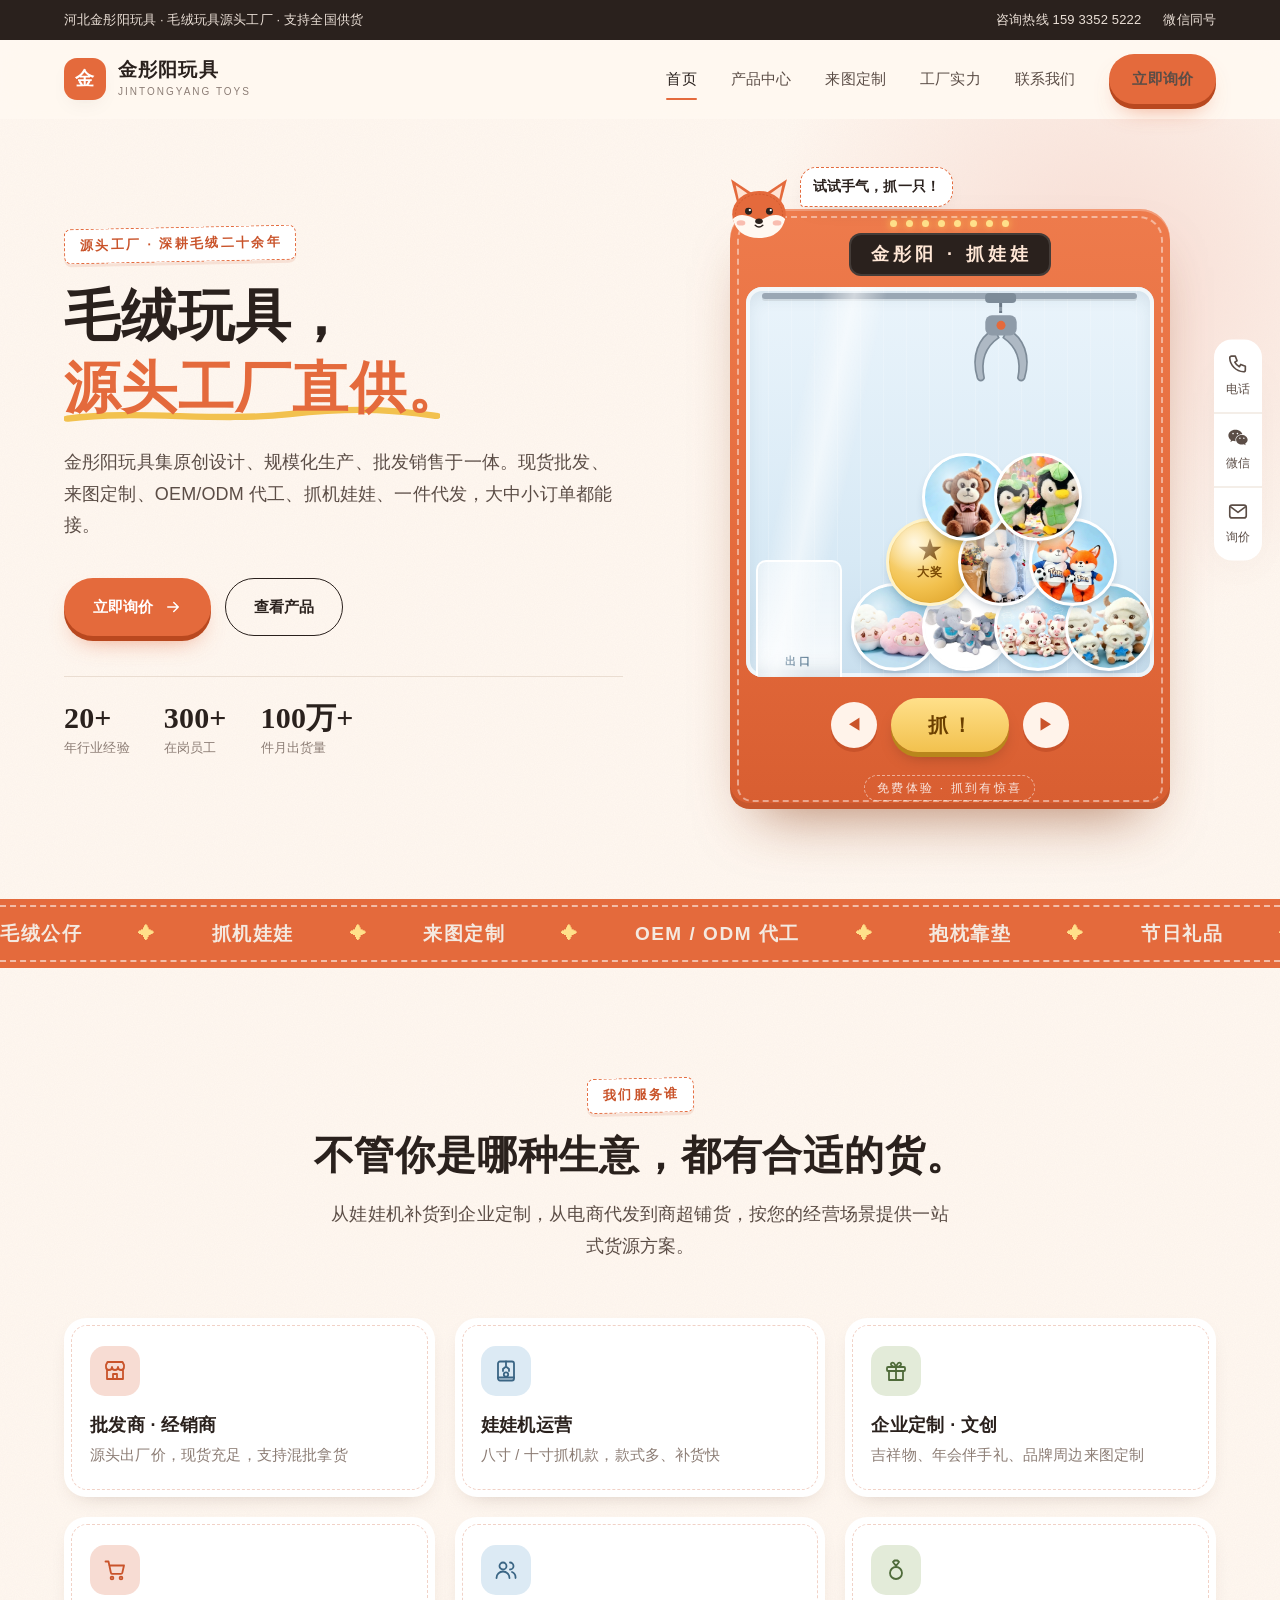
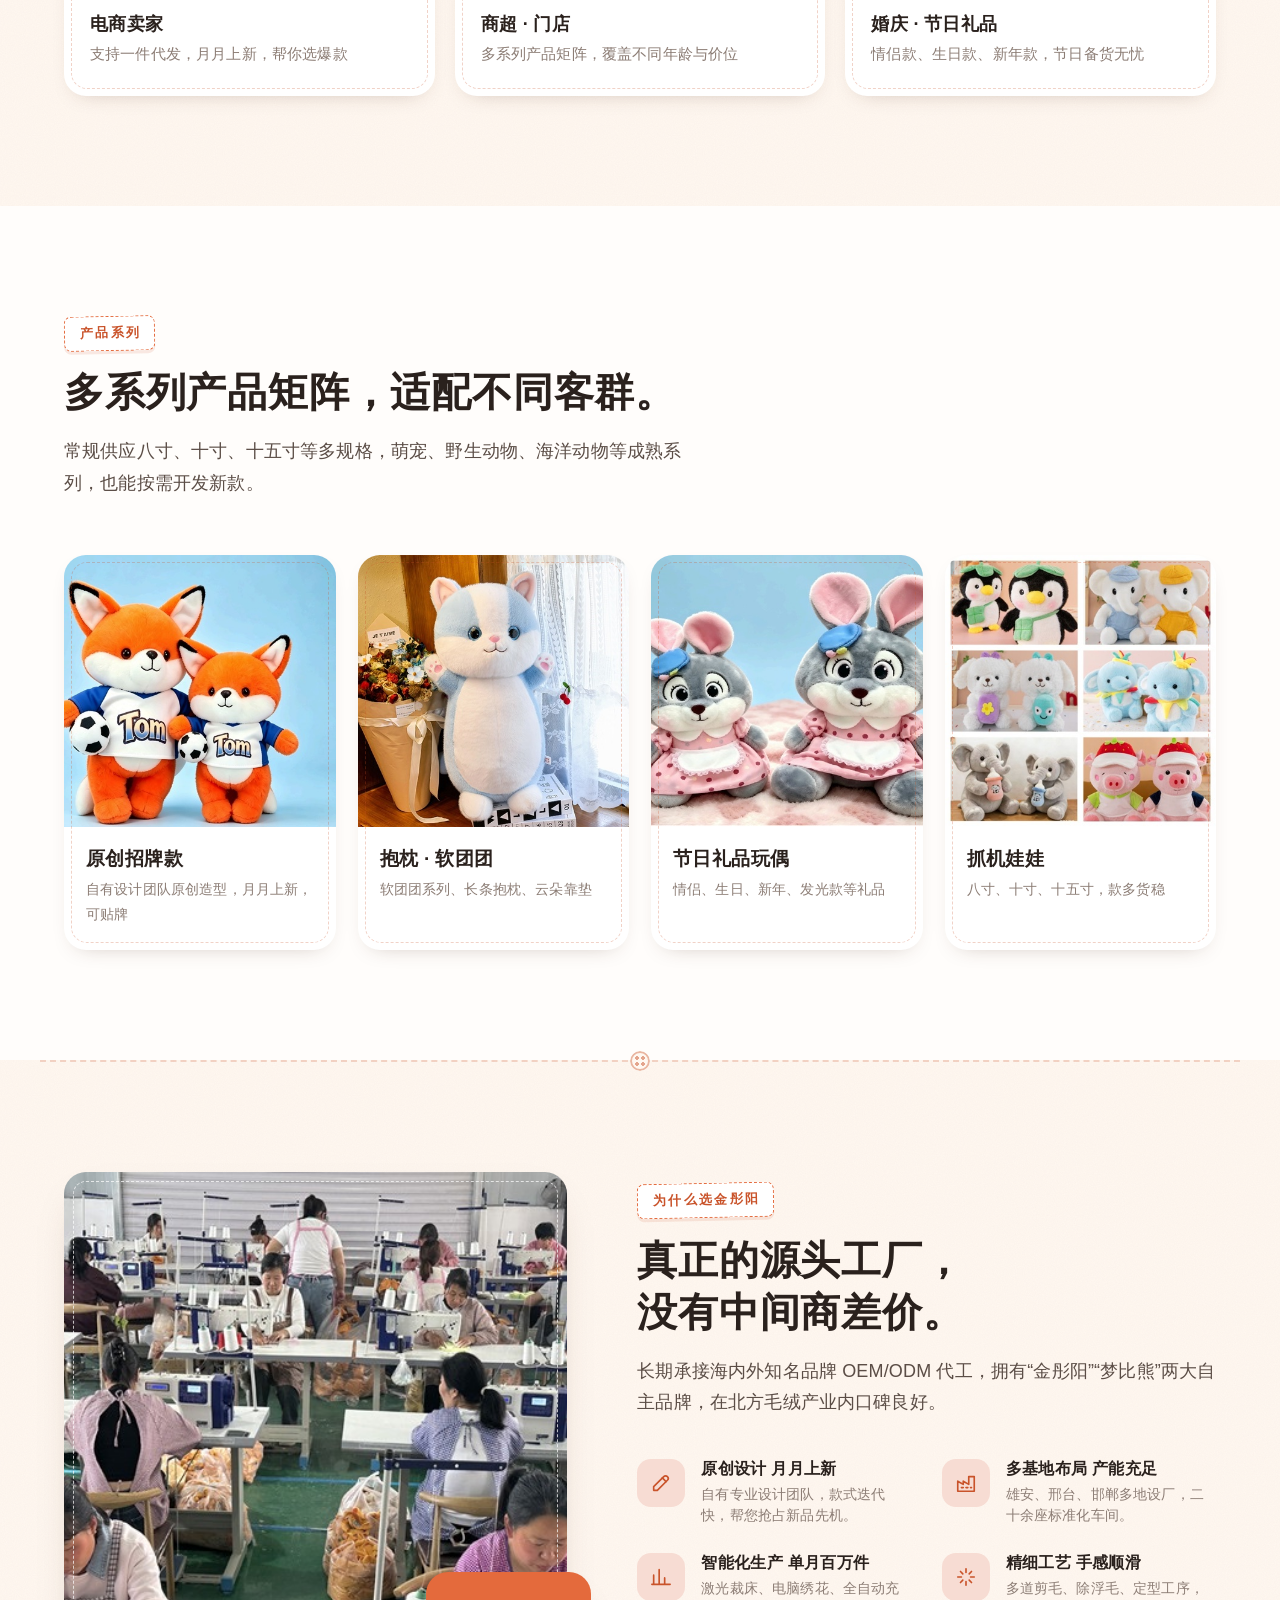
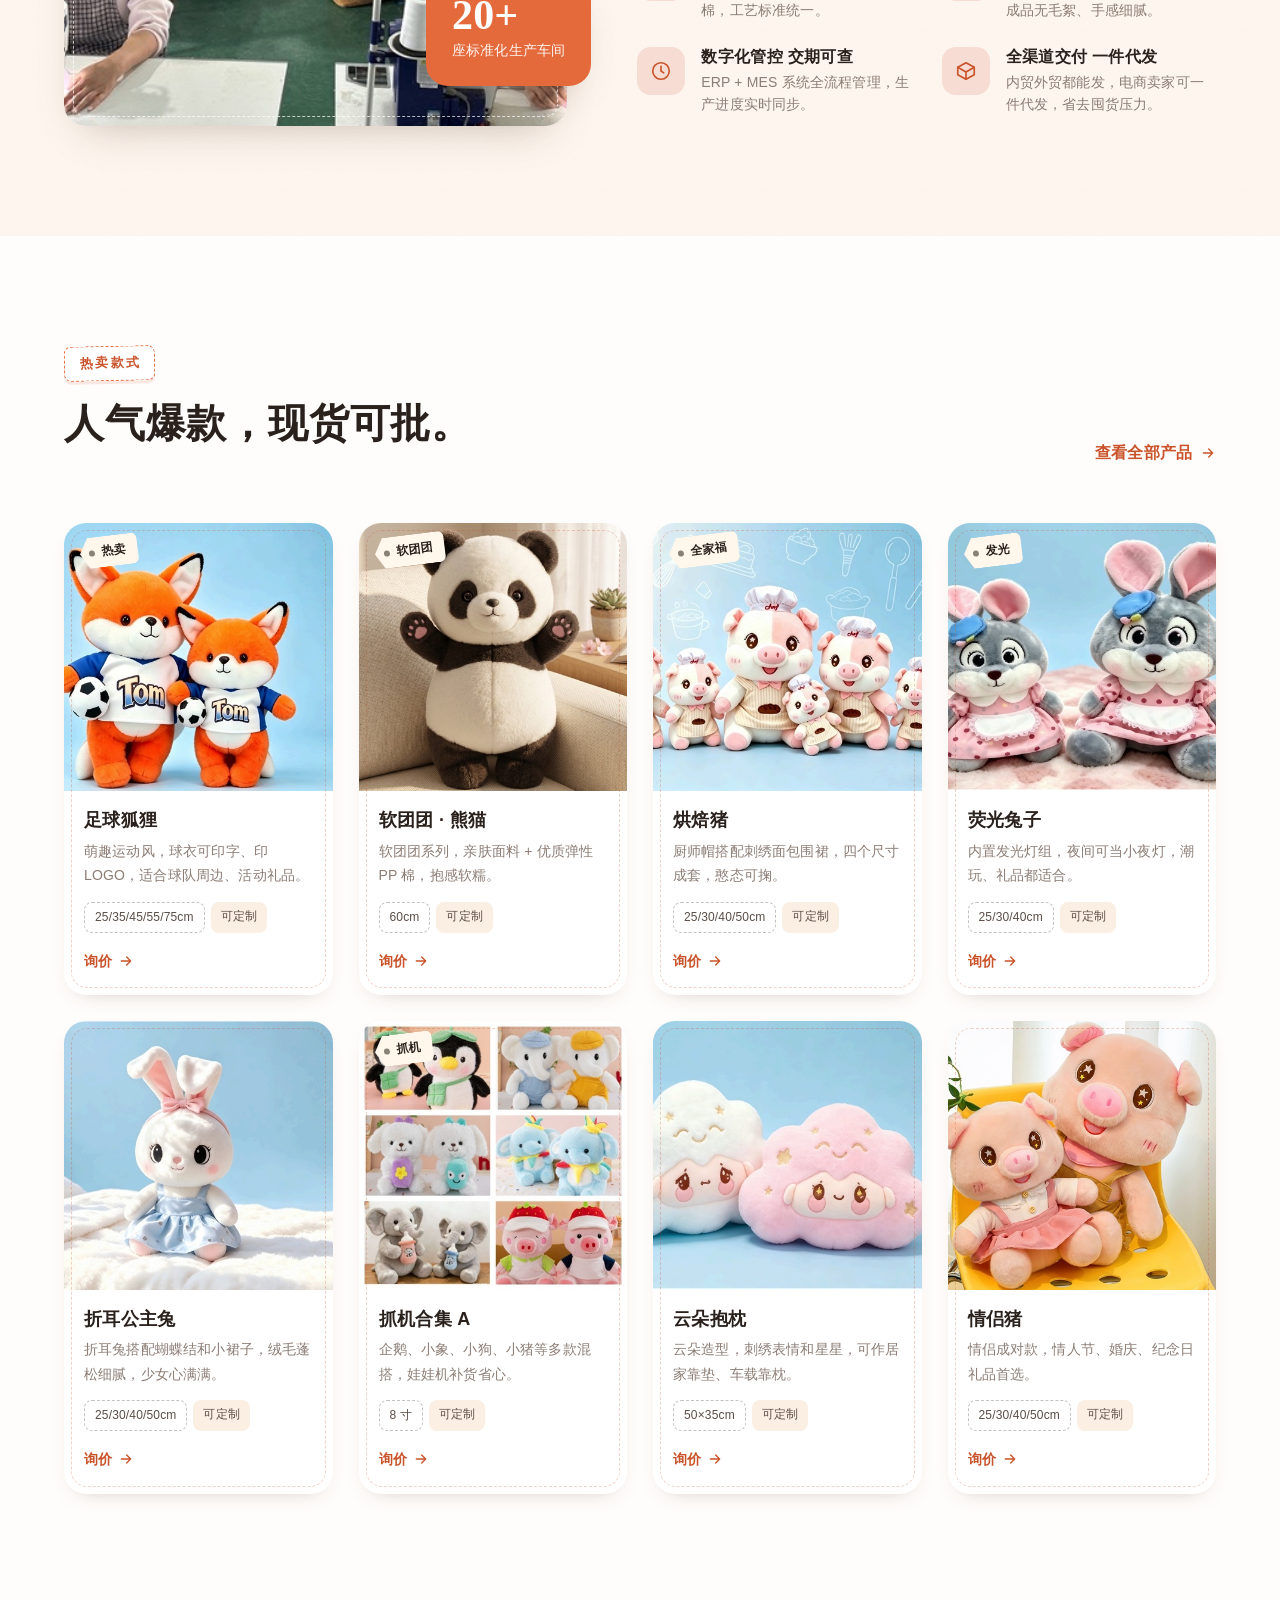
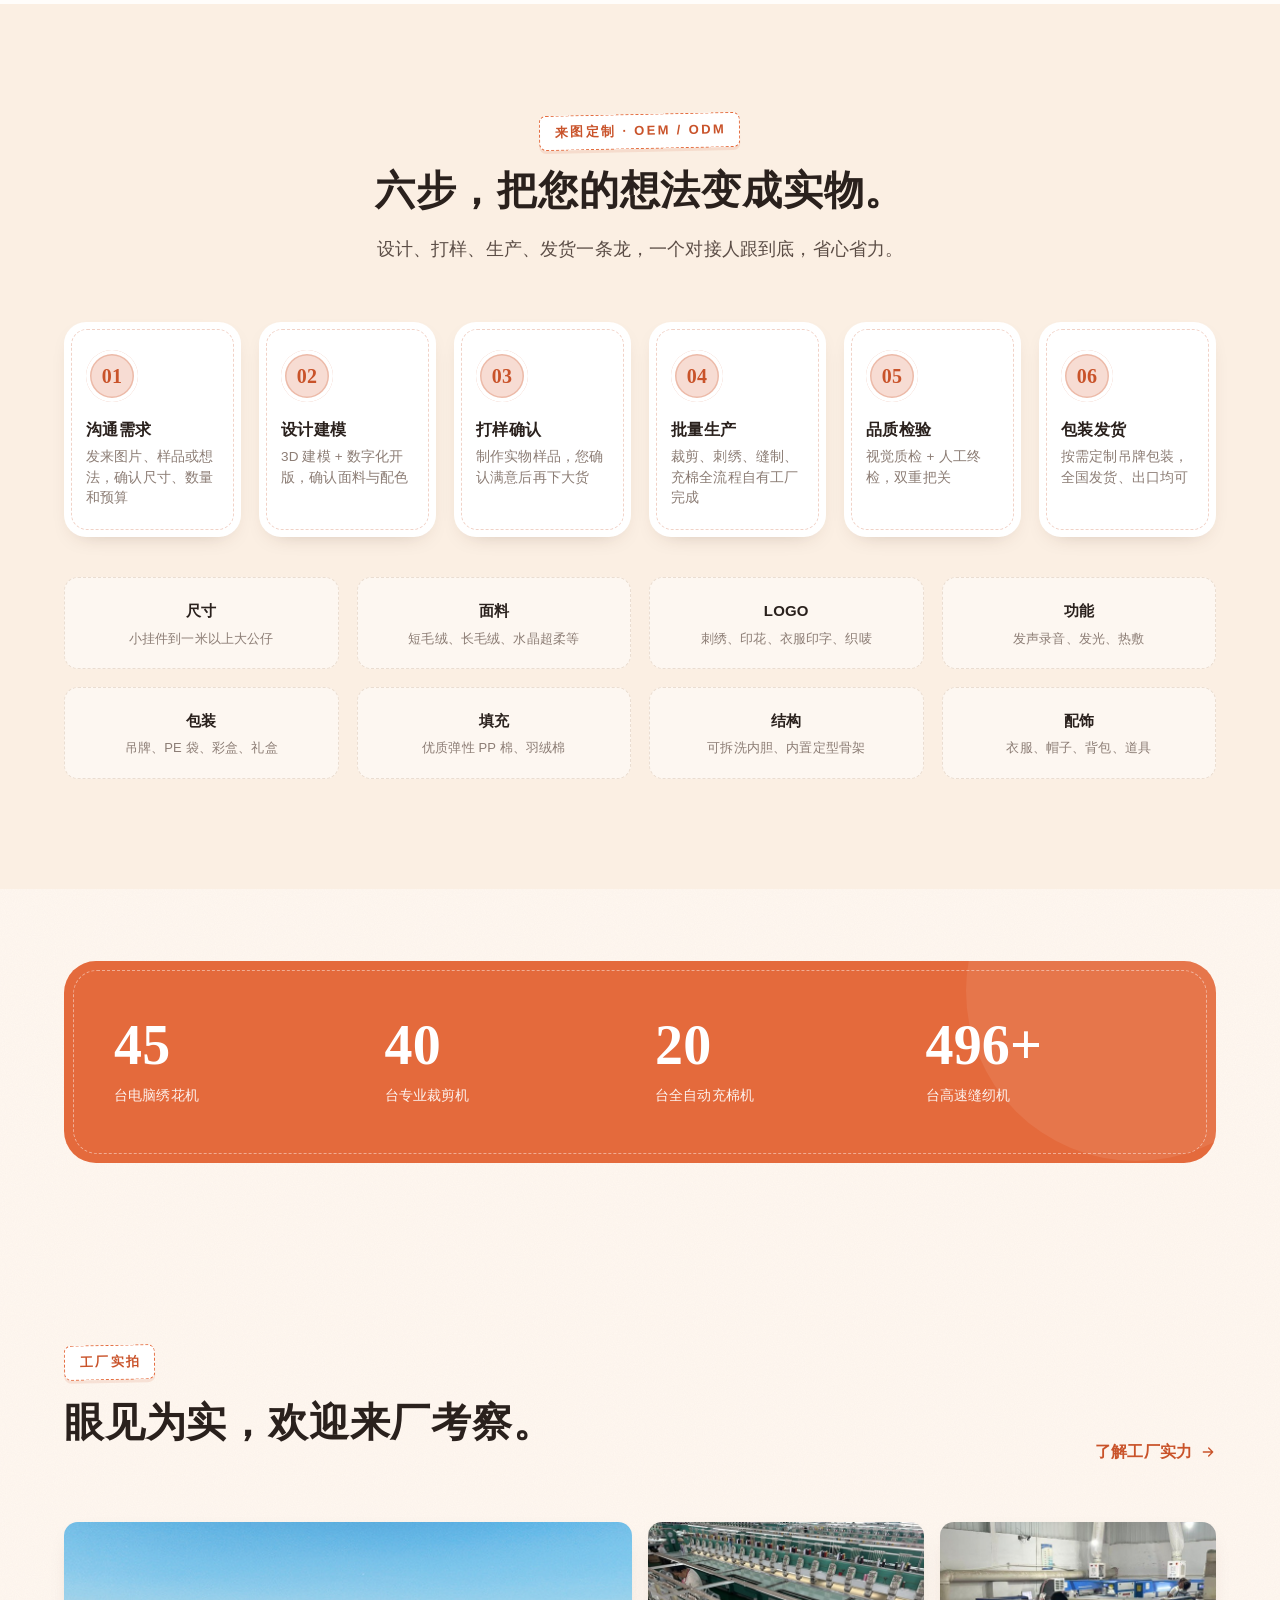
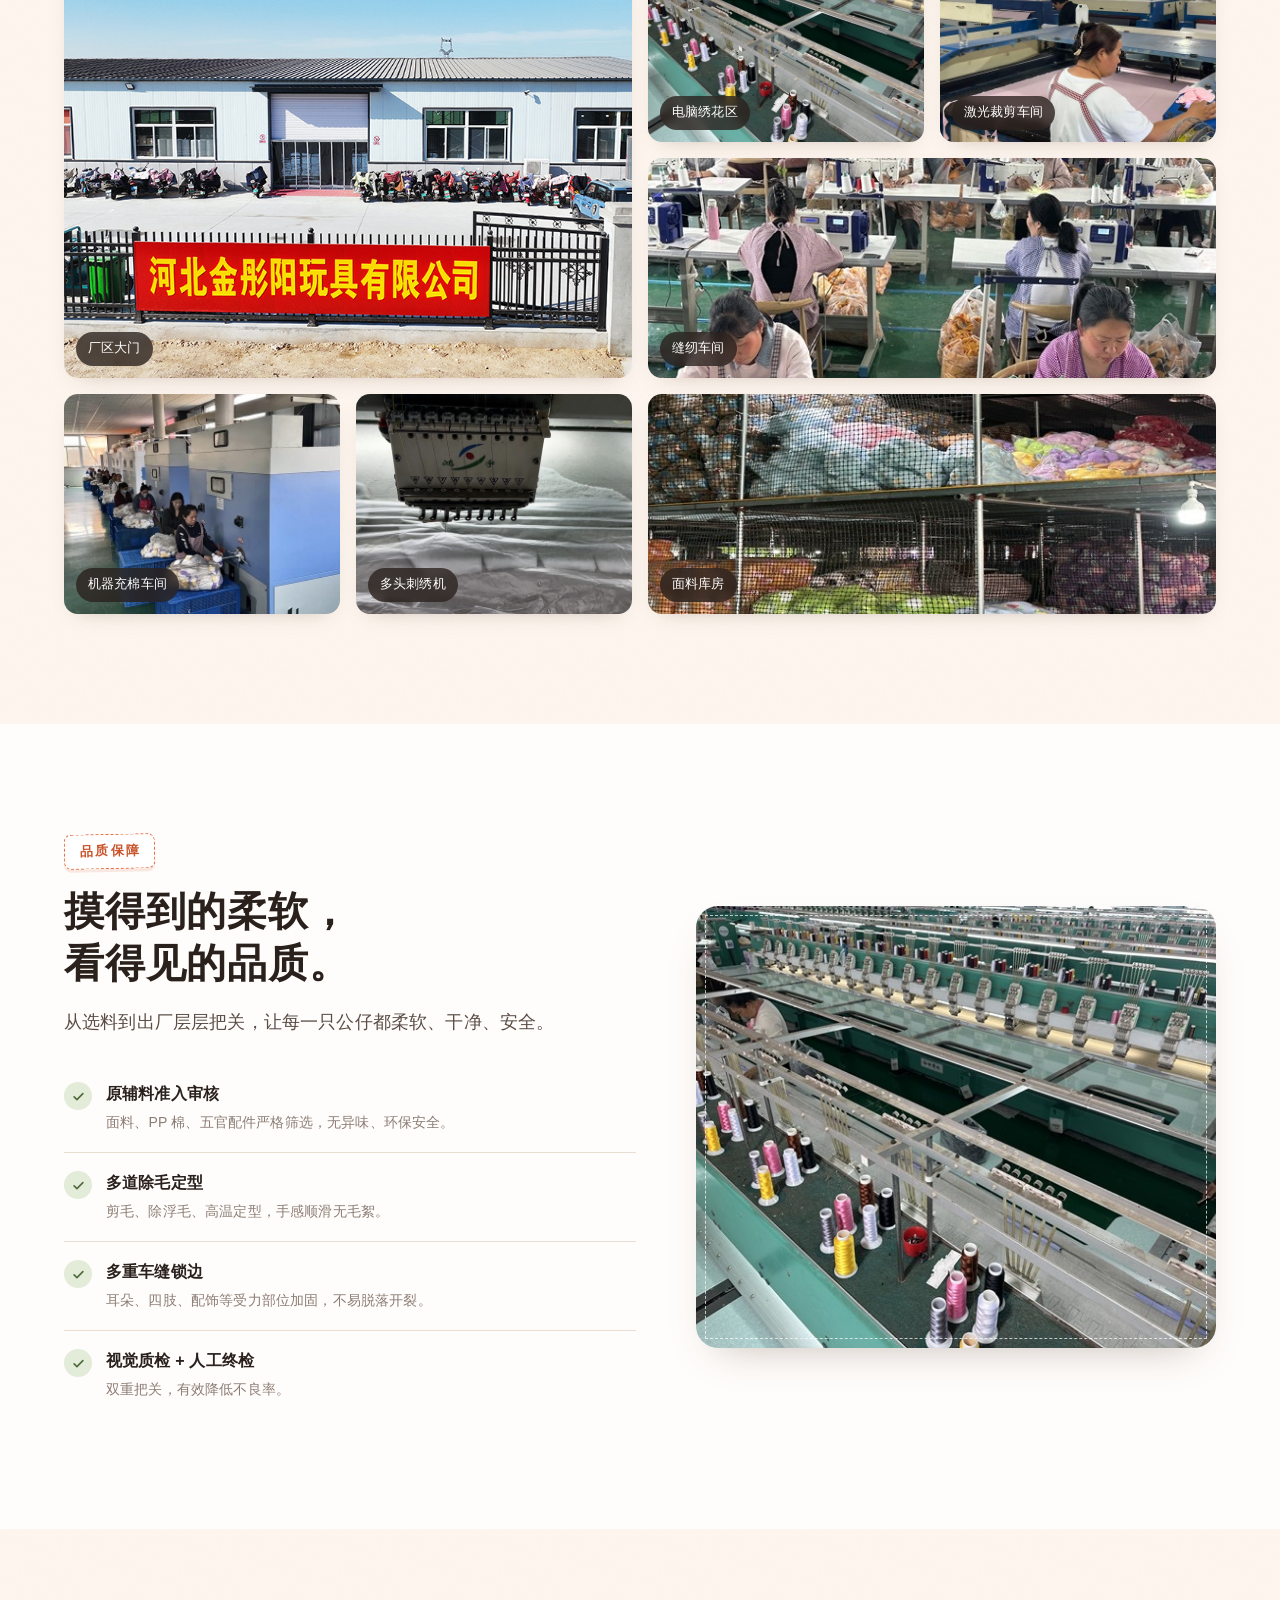
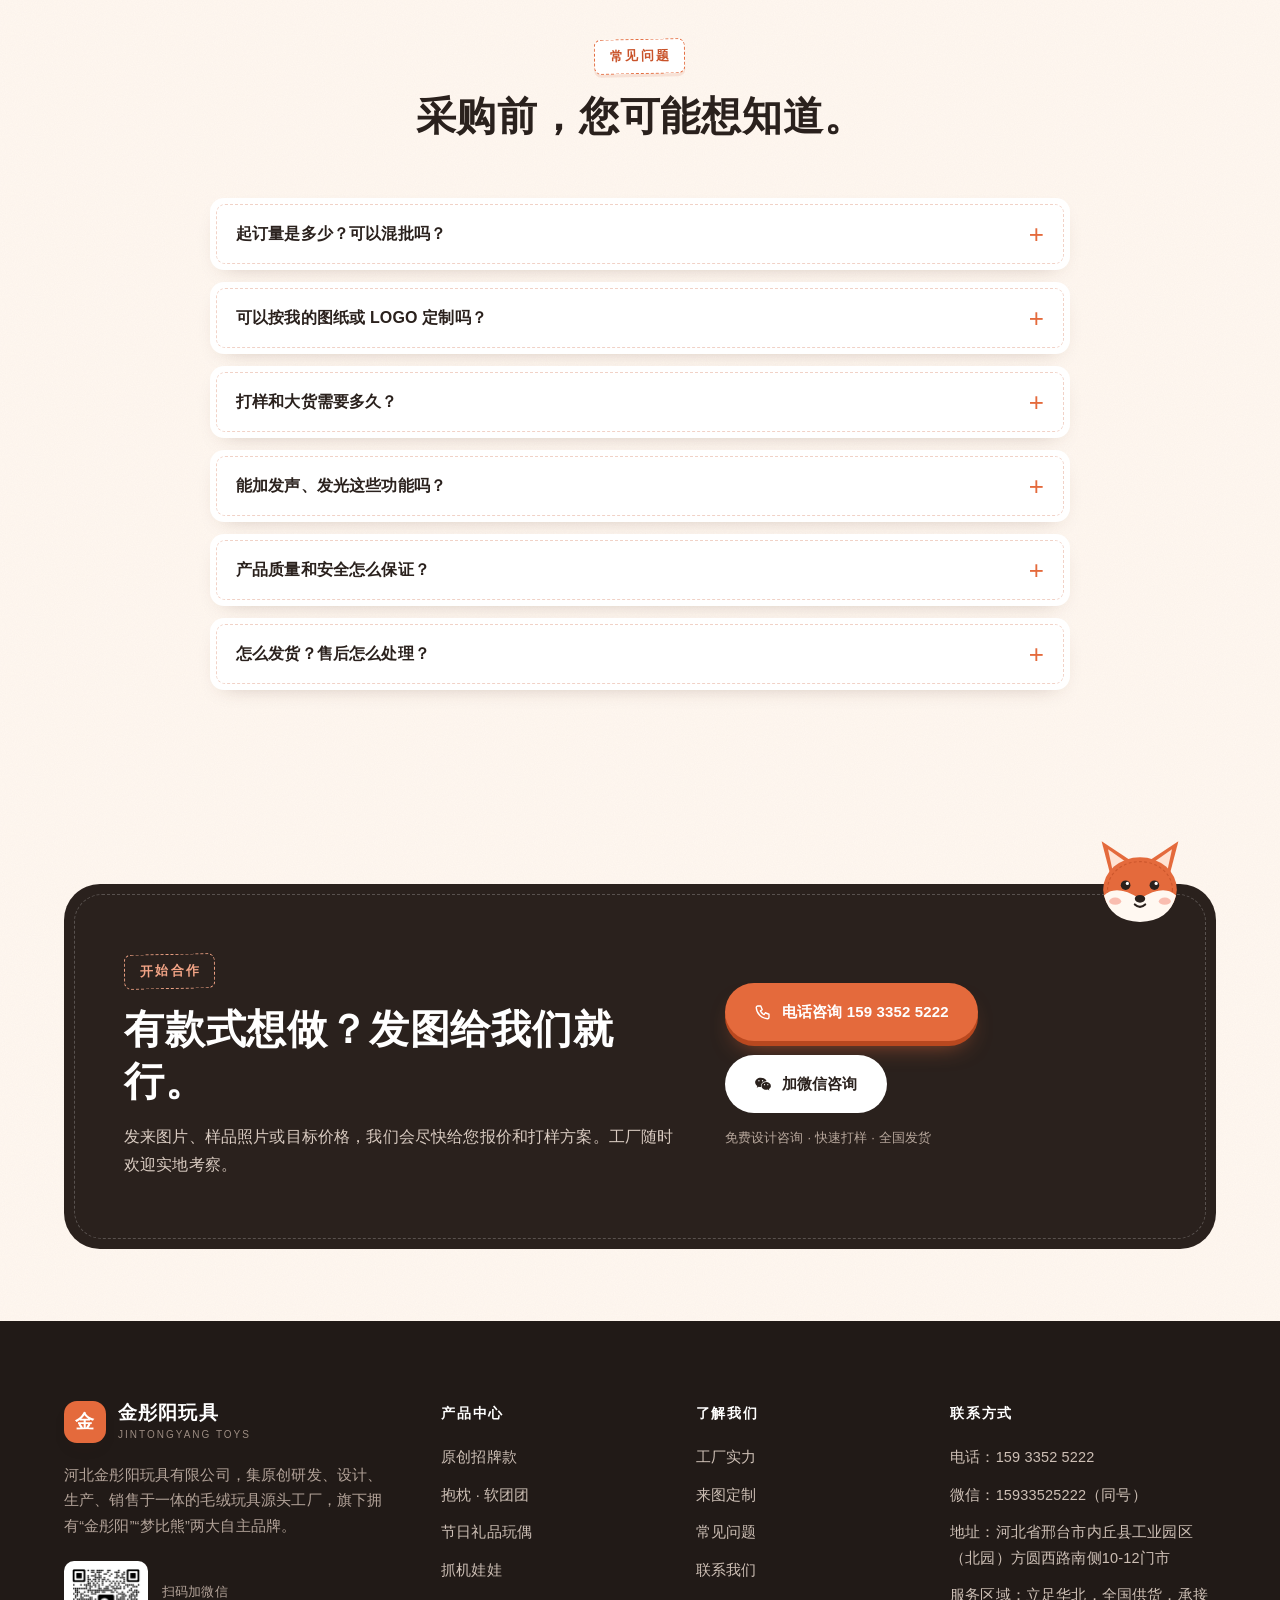
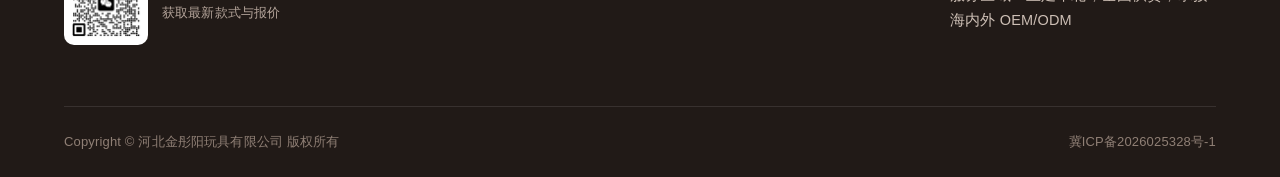
==== commit 3688c685: "首屏娃娃机 + 缝线吊牌视觉 + 吉祥物 Assisted-by: Cindy (https://cindy.app)" ====
--- a/index.html
+++ b/index.html
@@ -12,6 +12,8 @@
 <link rel="icon" href="assets/img/favicon.svg" type="image/svg+xml">
 <link rel="stylesheet" href="assets/css/style.css">
 <link rel="stylesheet" href="assets/css/cn.css">
+<link rel="stylesheet" href="assets/css/craft.css">
+<link rel="stylesheet" href="assets/css/claw.css">
 </head>
 <body class="cn">
 <div class="topbar"><div class="container">
@@ -42,11 +44,24 @@
       <div><strong>100万+</strong><span>件月出货量</span></div>
     </div>
   </div>
-  <div class="hero-visual">
-    <div class="hv hv-1"><img src="assets/img/hero-fox.jpg" alt="狐狸长条抱枕" fetchpriority="high"></div>
-    <div class="hv hv-2"><img src="assets/img/hero-panda.jpg" alt="软团团熊猫"></div>
-    <div class="hv hv-3"><img src="assets/img/p/baker-piggy-2.jpg" alt="烘焙猪"></div>
-    <div class="hero-badge"><div class="ic"><svg viewBox="0 0 24 24" width="15" height="15" fill="none" stroke="currentColor" stroke-width="2.6" stroke-linecap="round" stroke-linejoin="round"><path d="m5 12.5 4.5 4.5L19 7.5"/></svg></div><div><strong>月月上新</strong><span>原创款式 · 迭代快</span></div></div>
+  <div class="cm-wrap">
+    <div class="cm-hint"><svg class="fox" viewBox="0 0 120 110" aria-hidden="true"><path d="M24 50 L12 4 L54 32 Z" fill="#E46A3C"/><path d="M26 42 L20 14 L44 31Z" fill="#FFE3D3"/><path d="M96 50 L108 4 L66 32 Z" fill="#E46A3C"/><path d="M94 42 L100 14 L76 31Z" fill="#FFE3D3"/><ellipse cx="60" cy="64" rx="46" ry="40" fill="#E46A3C"/><ellipse cx="60" cy="64" rx="40.5" ry="34.5" fill="none" stroke="#B9481F" stroke-width="1.4" stroke-dasharray="3.5 3" opacity=".55"/><path d="M15 72 Q30 57 60 76 Q90 57 105 72 Q97 104 60 105 Q23 104 15 72Z" fill="#FFF8F1"/><circle cx="42" cy="59" r="6" fill="#2A211D"/><circle cx="78" cy="59" r="6" fill="#2A211D"/><circle cx="44.2" cy="56.8" r="2" fill="#fff"/><circle cx="80.2" cy="56.8" r="2" fill="#fff"/><ellipse cx="60" cy="76" rx="6.5" ry="4.8" fill="#2A211D"/><path d="M53.5 83 Q60 89 66.5 83" stroke="#2A211D" stroke-width="2.6" fill="none" stroke-linecap="round"/><ellipse cx="29" cy="79" rx="7.5" ry="4.5" fill="#F7A99A" opacity=".75"/><ellipse cx="91" cy="79" rx="7.5" ry="4.5" fill="#F7A99A" opacity=".75"/></svg><span class="bubble">试试手气，抓一只！</span></div>
+    <div class="claw-machine" id="claw">
+      <div class="cm-head"><div class="cm-bulbs"><i></i><i></i><i></i><i></i><i></i><i></i><i></i><i></i></div><div class="cm-title">金彤阳 · 抓娃娃</div></div>
+      <div class="cm-glass" id="cmGlass">
+        <div class="cm-rail"></div>
+        <div class="cm-claw" id="cmClaw"><div class="cm-rope"></div><div class="cm-hand"><svg viewBox="0 0 80 70" aria-hidden="true"><g class="prong l"><path d="M34 14 C20 22 13 38 19 58 C20 61 24 61 25 58 C22 44 25 31 38 22Z" fill="#AEB9C4" stroke="#7D8B98" stroke-width="1.5"/></g><g class="prong r"><path d="M46 14 C60 22 67 38 61 58 C60 61 56 61 55 58 C58 44 55 31 42 22Z" fill="#AEB9C4" stroke="#7D8B98" stroke-width="1.5"/></g><rect x="26" y="2" width="28" height="18" rx="6" fill="#8E9BA8"/><circle cx="40" cy="11" r="4" fill="#E46A3C"/></svg><div class="cm-hold" id="cmHold"></div></div></div>
+        <div class="cm-pile" id="cmPile"></div>
+        <div class="cm-chute"><span>出口</span></div>
+        <div class="cm-shine"></div>
+      </div>
+      <div class="cm-panel">
+        <button class="cm-dir" data-dir="-1" type="button" aria-label="向左移动">◀</button>
+        <button class="cm-go" id="cmGo" type="button">抓！</button>
+        <button class="cm-dir" data-dir="1" type="button" aria-label="向右移动">▶</button>
+      </div>
+      <div class="cm-base"><span>免费体验 · 抓到有惊喜</span></div>
+    </div>
   </div>
 </div></section>
 
@@ -78,6 +93,7 @@
   <div class="body"><h3>抓机娃娃</h3><p>八寸、十寸、十五寸，款多货稳</p></div></a></div>
 </div></section>
 
+<div class="seam"></div>
 <section class="section"><div class="container why">
   <div class="why-img reveal">
     <img src="assets/img/f/sewing.jpg" alt="金彤阳玩具缝纫车间" loading="lazy">
@@ -211,6 +227,7 @@
 </div></section>
 <section class="section-sm"><div class="container">
   <div class="cta reveal">
+    <div class="cta-fox"><svg class="fox" viewBox="0 0 120 110" aria-hidden="true"><path d="M24 50 L12 4 L54 32 Z" fill="#E46A3C"/><path d="M26 42 L20 14 L44 31Z" fill="#FFE3D3"/><path d="M96 50 L108 4 L66 32 Z" fill="#E46A3C"/><path d="M94 42 L100 14 L76 31Z" fill="#FFE3D3"/><ellipse cx="60" cy="64" rx="46" ry="40" fill="#E46A3C"/><ellipse cx="60" cy="64" rx="40.5" ry="34.5" fill="none" stroke="#B9481F" stroke-width="1.4" stroke-dasharray="3.5 3" opacity=".55"/><path d="M15 72 Q30 57 60 76 Q90 57 105 72 Q97 104 60 105 Q23 104 15 72Z" fill="#FFF8F1"/><circle cx="42" cy="59" r="6" fill="#2A211D"/><circle cx="78" cy="59" r="6" fill="#2A211D"/><circle cx="44.2" cy="56.8" r="2" fill="#fff"/><circle cx="80.2" cy="56.8" r="2" fill="#fff"/><ellipse cx="60" cy="76" rx="6.5" ry="4.8" fill="#2A211D"/><path d="M53.5 83 Q60 89 66.5 83" stroke="#2A211D" stroke-width="2.6" fill="none" stroke-linecap="round"/><ellipse cx="29" cy="79" rx="7.5" ry="4.5" fill="#F7A99A" opacity=".75"/><ellipse cx="91" cy="79" rx="7.5" ry="4.5" fill="#F7A99A" opacity=".75"/></svg></div>
     <div>
       <span class="eyebrow">开始合作</span>
       <h2>有款式想做？发图给我们就行。</h2>
@@ -226,6 +243,11 @@
 
 </main>
 <script type="application/ld+json">{"@context": "https://schema.org", "@type": "Organization", "name": "河北金彤阳玩具有限公司", "url": "https://jintongyang.com", "telephone": "15933525222", "address": {"@type": "PostalAddress", "streetAddress": "内丘县工业园区（北园）方圆西路南侧10-12门市", "addressLocality": "邢台", "addressRegion": "河北", "addressCountry": "CN"}}</script>
+<div class="prize-modal" id="prizeModal" role="dialog" aria-modal="true" aria-label="抓娃娃结果">
+  <div class="pz-card"><div class="pz-confetti"></div><button class="pz-close" type="button" aria-label="关闭">×</button><div class="pz-body"></div></div>
+</div>
+<script>window.CLAW_PRIZES=[{"id": "football-fox", "name": "足球狐狸", "img": "assets/img/p/football-fox.jpg", "desc": "萌趣运动风，球衣可印字、印 LOGO，适合球队周边、活动礼品。", "sizes": "25/35/45/55/75cm", "cat": "signature", "catName": "原创招牌款"}, {"id": "squishy-panda", "name": "软团团 · 熊猫", "img": "assets/img/p/squishy-panda.jpg", "desc": "软团团系列，亲肤面料 + 优质弹性 PP 棉，抱感软糯。", "sizes": "60cm", "cat": "hug", "catName": "抱枕 · 软团团"}, {"id": "glow-bunny", "name": "荧光兔子", "img": "assets/img/p/glow-bunny.jpg", "desc": "内置发光灯组，夜间可当小夜灯，潮玩、礼品都适合。", "sizes": "25/30/40cm", "cat": "gift", "catName": "节日礼品玩偶"}, {"id": "leaf-penguin", "name": "四叶企鹅", "img": "assets/img/p/leaf-penguin.jpg", "desc": "叶子帽 + 小斜挎包，抓机、摆摊、礼品店都好卖。", "sizes": "8 寸", "cat": "claw", "catName": "抓机娃娃"}, {"id": "baker-piggy", "name": "烘焙猪", "img": "assets/img/p/baker-piggy.jpg", "desc": "厨师帽搭配刺绣面包围裙，四个尺寸成套，憨态可掬。", "sizes": "25/30/40/50cm", "cat": "signature", "catName": "原创招牌款"}, {"id": "cloud-cushion", "name": "云朵抱枕", "img": "assets/img/p/cloud-cushion.jpg", "desc": "云朵造型，刺绣表情和星星，可作居家靠垫、车载靠枕。", "sizes": "50×35cm", "cat": "hug", "catName": "抱枕 · 软团团"}, {"id": "sweetheart-piggies", "name": "情侣猪", "img": "assets/img/p/sweetheart-piggies.jpg", "desc": "情侣成对款，情人节、婚庆、纪念日礼品首选。", "sizes": "25/30/40/50cm", "cat": "gift", "catName": "节日礼品玩偶"}, {"id": "princess-bunny", "name": "折耳公主兔", "img": "assets/img/p/princess-bunny.jpg", "desc": "折耳兔搭配蝴蝶结和小裙子，绒毛蓬松细腻，少女心满满。", "sizes": "25/30/40/50cm", "cat": "signature", "catName": "原创招牌款"}, {"id": "elephant-family", "name": "贝雷帽小象", "img": "assets/img/p/elephant-family.jpg", "desc": "黄色贝雷帽 + 口水巾，三个尺寸可选。", "sizes": "8/10/15 寸", "cat": "claw", "catName": "抓机娃娃"}, {"id": "star-lamb", "name": "五星羊", "img": "assets/img/p/star-lamb.jpg", "desc": "卷角小羊抱着毛绒星星，满月礼、宝宝礼都合适。", "sizes": "25/30/40cm", "cat": "gift", "catName": "节日礼品玩偶"}, {"id": "squishy-kitty", "name": "软团团 · 猫咪", "img": "assets/img/p/squishy-kitty.jpg", "desc": "软团团系列人气款，治愈系配色，适合送礼与陪伴。", "sizes": "60cm", "cat": "hug", "catName": "抱枕 · 软团团"}, {"id": "birthday-monkey", "name": "生日猴子", "img": "assets/img/p/birthday-monkey.jpg", "desc": "生日帽 + 背带裤造型，生日伴手礼、派对装饰都合适。", "sizes": "25/30/40/50cm", "cat": "gift", "catName": "节日礼品玩偶"}];window.CLAW_GOLD={"gold":true,"name":"大奖"};</script>
+<script src="assets/js/claw.js" defer></script>
 <footer class="footer"><div class="container">
   <div class="f-grid">
     <div>
--- a/assets/css/craft.css
+++ b/assets/css/craft.css
@@ -0,0 +1,71 @@
+/* ================= 缝线 · 吊牌 · 绒布 视觉语言 ================= */
+/* plush fabric texture */
+body.cn{background-color:var(--cream);
+  background-image:url("data:image/svg+xml,%3Csvg xmlns='http://www.w3.org/2000/svg' width='160' height='160'%3E%3Cfilter id='n'%3E%3CfeTurbulence type='fractalNoise' baseFrequency='.9' numOctaves='2' stitchTiles='stitch'/%3E%3CfeColorMatrix values='0 0 0 0 .55 0 0 0 0 .38 0 0 0 0 .28 0 0 0 .07 0'/%3E%3C/filter%3E%3Crect width='100%25' height='100%25' filter='url(%23n)'/%3E%3C/svg%3E")}
+.cn .bg-paper{background-color:#FFFDFB}
+.cn .bg-cream2{background-color:#FBEFE3}
+
+/* stitched inner seam on cards */
+.cn .client,.cn .cat,.cn .product,.cn .step,.cn .tl,.cn .faq details,.cn .more-box,.cn .form,.cn .license,.cn .c-card,.cn .why-img,.cn .q-img{position:relative}
+.cn .client::after,.cn .cat::after,.cn .product::after,.cn .step::after,.cn .tl::after,.cn .faq details::after,.cn .more-box::after,.cn .form::after,.cn .license::after{
+  content:"";position:absolute;inset:7px;border:1.5px dashed rgba(201,83,42,.26);border-radius:calc(var(--radius) - 6px);pointer-events:none;z-index:3;transition:border-color .3s}
+.cn .faq details::after{border-radius:calc(var(--radius-sm) - 5px);inset:6px}
+.cn .client:hover::after,.cn .cat:hover::after,.cn .product:hover::after{border-color:rgba(201,83,42,.55)}
+.cn .stats::before,.cn .cta .stitch,.cn .c-card .stitch{content:"";position:absolute;inset:9px;border:1.5px dashed rgba(255,255,255,.45);border-radius:24px;pointer-events:none}
+.cn .cta{isolation:isolate}
+.cn .cta::after{content:"";position:absolute;inset:10px;border:1.5px dashed rgba(255,255,255,.22);border-radius:28px;pointer-events:none}
+.cn .c-card::before{content:"";position:absolute;inset:8px;border:1.5px dashed rgba(255,255,255,.2);border-radius:16px;pointer-events:none}
+.cn .why-img img,.cn .q-img img{outline:1.5px dashed rgba(255,255,255,.7);outline-offset:-10px}
+
+/* woven-label eyebrow (布标) */
+.cn .eyebrow{background:#fff;border:1.5px dashed var(--fox);border-radius:7px;padding:5px 13px 5px 15px;color:var(--fox-dark);
+  box-shadow:0 3px 0 rgba(201,83,42,.12);transform:rotate(-1.2deg);display:inline-flex}
+.cn .eyebrow::before,.cn .section-head.center .eyebrow::after{display:none}
+.cn .cta .eyebrow{background:transparent;border-color:#F2A486;color:#F2A486;box-shadow:none}
+
+/* hang-tag product label (吊牌) */
+.cn .product .tag{left:16px;top:16px;border-radius:4px 6px 6px 4px;padding:5px 12px 5px 22px;background:#FFF6EC;color:var(--ink);
+  clip-path:polygon(9px 0,100% 0,100% 100%,9px 100%,0 50%);transform:rotate(-7deg);transform-origin:0 50%;font-weight:700;
+  box-shadow:none;transition:transform .4s cubic-bezier(.34,1.56,.64,1)}
+.cn .product .tag::before{content:"";position:absolute;left:9px;top:50%;width:6px;height:6px;margin-top:-3px;border-radius:50%;background:rgba(42,33,29,.55)}
+.cn .product:hover .tag{transform:rotate(4deg)}
+.cn .product .meta span:first-child{border:1.2px dashed rgba(91,77,70,.35);background:transparent}
+
+/* squishy buttons */
+.cn .btn{transition:transform .35s cubic-bezier(.34,1.56,.64,1),background .2s,box-shadow .2s,color .2s}
+.cn .btn:active{transform:scale(.94,.88)}
+.cn .btn-primary{box-shadow:0 5px 0 #B9481F,0 14px 24px -12px rgba(228,106,60,.7)}
+.cn .btn-primary:active{box-shadow:0 1px 0 #B9481F}
+
+/* hand-drawn underline on hero highlight */
+.cn .hero em.hl{position:relative;white-space:nowrap}
+.cn .hero em.hl::after{content:"";position:absolute;left:0;right:6%;bottom:-.08em;height:.32em;
+  background:url("data:image/svg+xml,%3Csvg xmlns='http://www.w3.org/2000/svg' viewBox='0 0 300 20' preserveAspectRatio='none'%3E%3Cpath d='M3 14 C60 4 120 18 180 9 S270 6 297 11' fill='none' stroke='%23F2C14E' stroke-width='7' stroke-linecap='round'/%3E%3C/svg%3E") no-repeat center/100% 100%;z-index:-1}
+
+/* fabric-strip marquee with seams */
+.cn .strip{position:relative;background:var(--fox);padding:18px 0}
+.cn .strip::before,.cn .strip::after{content:"";position:absolute;left:0;right:0;height:0;border-top:2px dashed rgba(255,255,255,.55)}
+.cn .strip::before{top:6px}.cn .strip::after{bottom:6px}
+.cn .strip-track span::after{color:#FFE08A}
+
+/* step numbers as sewn buttons */
+.cn .step::before{width:52px;height:52px;border-radius:50%;background:var(--blush);color:var(--fox-dark);display:grid !important;place-items:center;font-size:20px !important;
+  box-shadow:inset 0 0 0 4px #fff,inset 0 0 0 5.5px rgba(201,83,42,.25)}
+
+/* mascot in CTA / footer */
+.fox{display:block}
+.cta-fox{position:absolute;right:28px;top:-46px;width:96px;height:88px;z-index:2;animation:peek 3.4s ease-in-out infinite;transform-origin:50% 100%}
+.cn .cta{overflow:visible}
+.cn .cta::before{display:none}
+.f-fox{width:46px;height:42px;display:inline-block;vertical-align:middle;margin-right:8px}
+
+/* seam divider */
+.seam{height:0;border-top:2px dashed rgba(201,83,42,.22);max-width:var(--max);margin:0 auto;position:relative}
+.seam::after{content:"";position:absolute;left:50%;top:-11px;width:20px;height:20px;margin-left:-10px;border-radius:50%;background:var(--cream);
+  box-shadow:inset 0 0 0 2px rgba(201,83,42,.4);background-image:radial-gradient(circle at 35% 35%,rgba(201,83,42,.5) 1.6px,transparent 2px),radial-gradient(circle at 65% 35%,rgba(201,83,42,.5) 1.6px,transparent 2px),radial-gradient(circle at 35% 65%,rgba(201,83,42,.5) 1.6px,transparent 2px),radial-gradient(circle at 65% 65%,rgba(201,83,42,.5) 1.6px,transparent 2px)}
+
+@media (max-width:600px){
+  .cta-fox{width:72px;height:66px;top:-36px;right:18px}
+  .cn .step::before{width:44px;height:44px;font-size:17px !important}
+  .cn .product .tag{left:10px;top:12px;padding:3px 9px 3px 18px}
+}
--- a/assets/css/claw.css
+++ b/assets/css/claw.css
@@ -0,0 +1,116 @@
+/* ================= 娃娃机 ================= */
+.cm-wrap{position:relative;max-width:440px;width:100%;margin:0 auto;padding-top:34px}
+.cm-hint{position:absolute;left:-6px;top:-8px;z-index:5;display:flex;align-items:flex-end;gap:6px;pointer-events:none}
+.cm-hint .fox{width:70px;height:64px;animation:peek 3.2s ease-in-out infinite;transform-origin:50% 100%}
+.cm-hint .bubble{background:#fff;border:1.5px dashed var(--fox);border-radius:16px 16px 16px 4px;padding:7px 12px;font-size:13.5px;font-weight:600;color:var(--ink);box-shadow:var(--shadow-sm);margin-bottom:34px;white-space:nowrap}
+@keyframes peek{0%,100%{transform:rotate(-4deg)}50%{transform:rotate(5deg) translateY(-3px)}}
+
+.claw-machine{position:relative;width:100%;aspect-ratio:440/600;display:grid;grid-template-rows:13% 1fr 15% 7%;
+  background:linear-gradient(180deg,#EE7B4C 0%,#E46A3C 60%,#D85E31 100%);border-radius:30px 30px 20px 20px;padding:0 16px;
+  box-shadow:0 30px 60px -28px rgba(140,60,20,.65),inset 0 -6px 0 rgba(0,0,0,.08),inset 0 2px 0 rgba(255,255,255,.25)}
+.claw-machine::before{content:"";position:absolute;inset:7px;border:2px dashed rgba(255,255,255,.45);border-radius:24px 24px 15px 15px;pointer-events:none}
+.claw-machine.win{animation:shake .5s ease}
+@keyframes shake{0%,100%{transform:none}25%{transform:rotate(-1deg)}75%{transform:rotate(1deg)}}
+
+/* head / marquee */
+.cm-head{display:flex;flex-direction:column;align-items:center;justify-content:center;gap:6px;position:relative}
+.cm-title{background:var(--ink);color:#FFE7D6;font-weight:700;letter-spacing:.24em;font-size:clamp(14px,3.4vw,18px);padding:6px 18px 6px 22px;border-radius:12px;box-shadow:inset 0 0 0 2px rgba(255,255,255,.12)}
+.cm-bulbs{display:flex;gap:9px}
+.cm-bulbs i{width:7px;height:7px;border-radius:50%;background:#FFE08A;box-shadow:0 0 8px #FFD15A;animation:blink 1.2s infinite}
+.cm-bulbs i:nth-child(even){animation-delay:.6s}
+@keyframes blink{0%,100%{opacity:1}50%{opacity:.25}}
+
+/* glass */
+.cm-glass{position:relative;overflow:hidden;border-radius:16px;background:linear-gradient(180deg,#EAF4FB 0%,#D7E9F5 70%,#C9DFEE 100%);
+  box-shadow:inset 0 0 0 4px rgba(255,255,255,.7),inset 0 8px 18px rgba(30,70,100,.12)}
+.cm-glass::after{content:"";position:absolute;inset:0;background:radial-gradient(circle at 20% 110%,rgba(255,255,255,.0) 0,transparent 1px) ,
+  repeating-linear-gradient(90deg,transparent 0 22px,rgba(255,255,255,.18) 22px 23px);pointer-events:none}
+.cm-shine{position:absolute;top:-10%;left:8%;width:16%;height:130%;background:linear-gradient(90deg,rgba(255,255,255,0),rgba(255,255,255,.55),rgba(255,255,255,0));transform:rotate(12deg);pointer-events:none;z-index:6}
+.cm-rail{position:absolute;left:4%;right:4%;top:6px;height:6px;border-radius:3px;background:#9AA7B4;box-shadow:0 2px 0 rgba(0,0,0,.08);z-index:3}
+
+/* claw */
+.cm-claw{position:absolute;top:6px;left:50%;transform:translateX(-50%);z-index:4;display:flex;flex-direction:column;align-items:center;width:22%}
+.cm-claw.travel{transition:left 1s cubic-bezier(.45,0,.3,1)}
+.cm-claw::before{content:"";width:34%;height:10px;border-radius:4px;background:#7D8B98;display:block}
+.cm-rope{width:3px;height:10px;background:repeating-linear-gradient(180deg,#6B7885 0 4px,#8A97A3 4px 8px);transition:height .95s cubic-bezier(.45,0,.3,1)}
+.cm-hand{position:relative;width:100%;aspect-ratio:80/70}
+.cm-hand svg{width:100%;height:100%;overflow:visible;display:block}
+.cm-hand .prong{transition:transform .28s cubic-bezier(.34,1.56,.64,1)}
+.cm-hand .prong.l{transform-origin:34px 14px}
+.cm-hand .prong.r{transform-origin:46px 14px}
+.cm-claw.open .prong.l{transform:rotate(26deg)}
+.cm-claw.open .prong.r{transform:rotate(-26deg)}
+.cm-hold{position:absolute;left:50%;top:26%;width:0;height:0;z-index:-1}
+
+/* balls */
+.cm-pile{position:absolute;inset:0;z-index:2}
+.ball{position:absolute;border-radius:50%;overflow:hidden;background:#fff;border:3px solid #fff;
+  box-shadow:0 6px 12px -6px rgba(30,60,90,.45),inset 0 0 0 1px rgba(0,0,0,.04);animation:pop .45s cubic-bezier(.34,1.56,.64,1) both}
+.ball img{width:100%;height:100%;object-fit:cover;display:block;pointer-events:none;user-select:none}
+.ball::after{content:"";position:absolute;inset:0;border-radius:50%;background:radial-gradient(circle at 30% 25%,rgba(255,255,255,.65),rgba(255,255,255,0) 38%);pointer-events:none}
+.ball.gold{background:radial-gradient(circle at 35% 30%,#FFE9A8,#F2C14E 55%,#D99A1E);display:flex;flex-direction:column;align-items:center;justify-content:center;color:#7A4A05;font-weight:800;border-color:#FFF3C9}
+.ball.gold .g-star{font-size:1.5em;line-height:1}
+.ball.gold .g-txt{font-size:.82em;letter-spacing:.1em}
+.ball.gold{font-size:clamp(11px,2.8vw,15px);animation:pop .45s cubic-bezier(.34,1.56,.64,1) both,glow 1.6s ease-in-out infinite}
+@keyframes glow{0%,100%{box-shadow:0 0 0 0 rgba(242,193,78,.0),0 6px 12px -6px rgba(0,0,0,.4)}50%{box-shadow:0 0 18px 4px rgba(242,193,78,.7),0 6px 12px -6px rgba(0,0,0,.4)}}
+@keyframes pop{from{transform:scale(.3);opacity:0}to{transform:none;opacity:1}}
+.ball.held{position:absolute;left:0;top:0;transform:translate(-50%,0);animation:none}
+.ball.falling{transition:top .6s cubic-bezier(.55,0,1,.45),opacity .6s ease .1s;animation:none;z-index:5}
+
+/* chute */
+.cm-chute{position:absolute;left:2.5%;bottom:0;width:21%;height:30%;z-index:5;border-radius:10px 10px 0 0;
+  background:linear-gradient(180deg,rgba(255,255,255,.55),rgba(255,255,255,.85));border:2px solid rgba(255,255,255,.95);border-bottom:0;
+  display:flex;align-items:flex-end;justify-content:center;padding-bottom:6px;box-shadow:inset 0 -14px 20px -12px rgba(30,70,100,.25)}
+.cm-chute span{font-size:11px;font-weight:700;color:#5B7A92;letter-spacing:.2em}
+
+/* panel */
+.cm-panel{display:flex;align-items:center;justify-content:center;gap:14px;padding-top:6px}
+.cm-dir{width:46px;height:46px;border-radius:50%;border:0;background:#FFF3EA;color:var(--fox-dark);font-size:16px;cursor:pointer;
+  box-shadow:0 4px 0 #C9532A;transition:transform .12s,box-shadow .12s;touch-action:none;-webkit-user-select:none;user-select:none}
+.cm-dir:active{transform:translateY(3px);box-shadow:0 1px 0 #C9532A}
+.cm-go{min-width:118px;height:54px;border-radius:999px;border:0;cursor:pointer;font-family:var(--sans);font-weight:800;font-size:20px;letter-spacing:.2em;padding-left:.2em;
+  background:linear-gradient(180deg,#FFE08A,#F2C14E);color:#6B3F00;box-shadow:0 5px 0 #B9861C,0 10px 18px -8px rgba(0,0,0,.35);transition:transform .12s,box-shadow .12s}
+.cm-go:active{transform:translateY(4px);box-shadow:0 1px 0 #B9861C}
+.cm-go:disabled{filter:saturate(.4) brightness(.95);cursor:default}
+.claw-machine:not(.busy) .cm-go{animation:nudge 2.4s ease-in-out infinite}
+@keyframes nudge{0%,80%,100%{transform:none}86%{transform:scale(1.06)}92%{transform:scale(.98)}}
+
+.cm-base{display:flex;align-items:center;justify-content:center}
+.cm-base span{font-size:11.5px;color:rgba(255,255,255,.85);letter-spacing:.2em;border:1.5px dashed rgba(255,255,255,.5);padding:2px 12px;border-radius:999px}
+.cm-legs{display:flex;justify-content:space-between;padding:0 18%}
+.cm-legs i{width:16%;height:12px;background:#B9542C;border-radius:0 0 8px 8px}
+
+/* prize modal */
+.prize-modal{position:fixed;inset:0;z-index:110;background:rgba(42,33,29,.55);backdrop-filter:blur(4px);display:none;align-items:center;justify-content:center;padding:22px}
+.prize-modal.open{display:flex;animation:fade .25s ease}
+.pz-card{position:relative;background:#fff;border-radius:28px;max-width:360px;width:100%;padding:30px 26px 24px;text-align:center;box-shadow:0 30px 60px -20px rgba(0,0,0,.45);animation:bounceIn .5s cubic-bezier(.34,1.56,.64,1)}
+.pz-card::before{content:"";position:absolute;inset:8px;border:1.5px dashed rgba(201,83,42,.35);border-radius:21px;pointer-events:none}
+@keyframes bounceIn{from{transform:scale(.6) translateY(30px);opacity:0}to{transform:none;opacity:1}}
+.pz-close{position:absolute;right:14px;top:10px;border:0;background:none;font-size:28px;color:var(--ink-3);cursor:pointer;width:40px;height:40px;z-index:2}
+.pz-img{width:150px;height:150px;margin:0 auto 14px;border-radius:50%;overflow:hidden;border:5px solid var(--cream-2);box-shadow:var(--shadow-sm)}
+.pz-img img{width:100%;height:100%;object-fit:cover}
+.pz-gold{width:120px;height:120px;margin:4px auto 14px;border-radius:50%;background:radial-gradient(circle at 35% 30%,#FFE9A8,#F2C14E 55%,#D99A1E);display:grid;place-items:center;font-size:54px;color:#7A4A05;box-shadow:0 0 30px 6px rgba(242,193,78,.55)}
+.pz-kicker{font-size:13px;font-weight:700;letter-spacing:.2em;color:var(--fox-dark)}
+.pz-card h3{font-size:26px;margin:4px 0 8px}
+.pz-desc{font-size:14.5px;color:var(--ink-2);margin-bottom:12px}
+.pz-meta{display:flex;flex-wrap:wrap;justify-content:center;gap:6px;margin-bottom:18px}
+.pz-meta span{font-size:12px;background:var(--cream-2);padding:4px 10px;border-radius:8px;color:var(--ink-2)}
+.pz-actions{display:flex;flex-direction:column;gap:10px}
+.pz-actions .btn{width:100%;padding:13px}
+.pz-link{margin-top:12px;border:0;background:none;color:var(--ink-3);font-size:14px;cursor:pointer;font-family:var(--sans)}
+.pz-link:hover{color:var(--fox-dark)}
+.pz-confetti{position:absolute;inset:0;overflow:hidden;pointer-events:none;border-radius:28px}
+.pz-confetti i{position:absolute;top:-12px;width:8px;height:12px;border-radius:2px;animation:fall 1.4s cubic-bezier(.3,.6,.5,1) forwards}
+@keyframes fall{to{top:105%;opacity:.2}}
+
+@media (max-width:900px){
+  .cm-wrap{max-width:380px}
+}
+@media (max-width:600px){
+  .cm-wrap{max-width:340px;padding-top:30px}
+  .cm-hint .fox{width:56px;height:52px}
+  .cm-hint .bubble{font-size:12.5px;margin-bottom:28px}
+  .claw-machine{padding:0 12px;border-radius:26px 26px 18px 18px}
+  .cm-dir{width:42px;height:42px}
+  .cm-go{min-width:104px;height:50px;font-size:18px}
+}
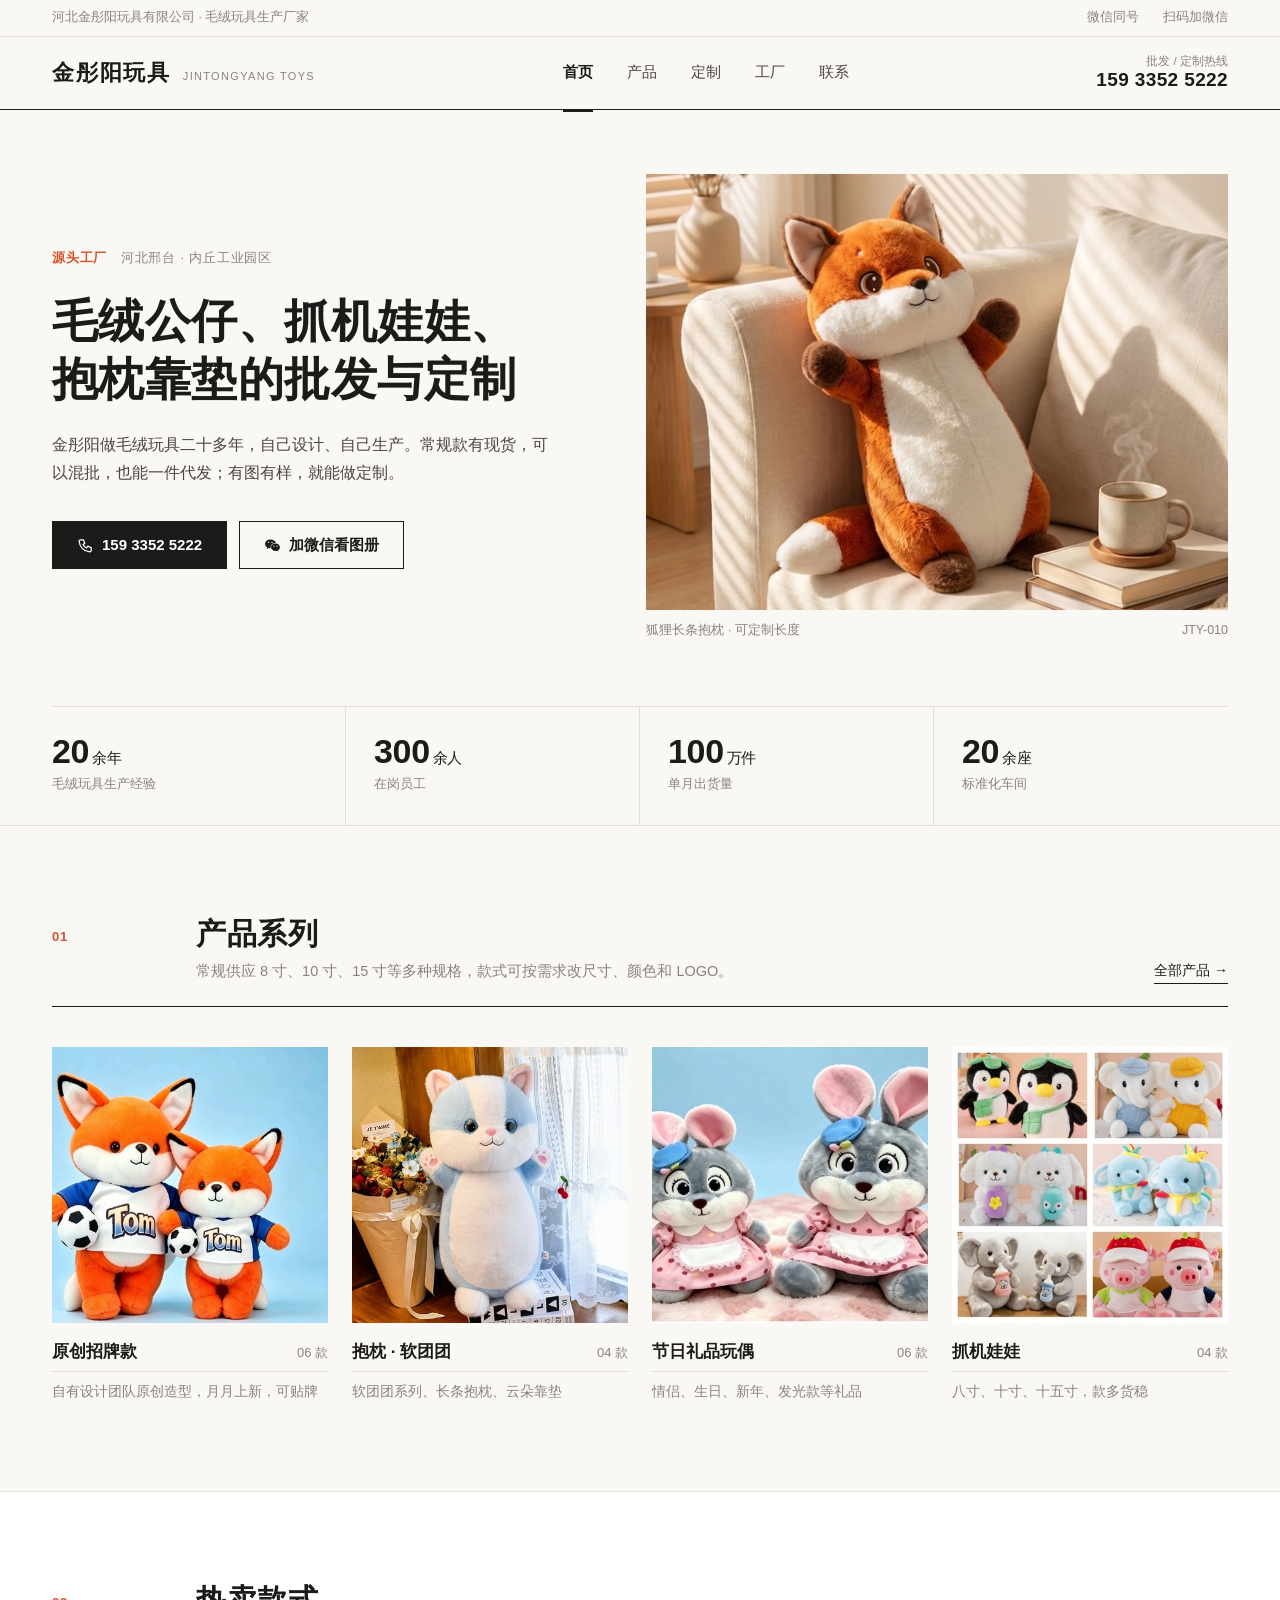
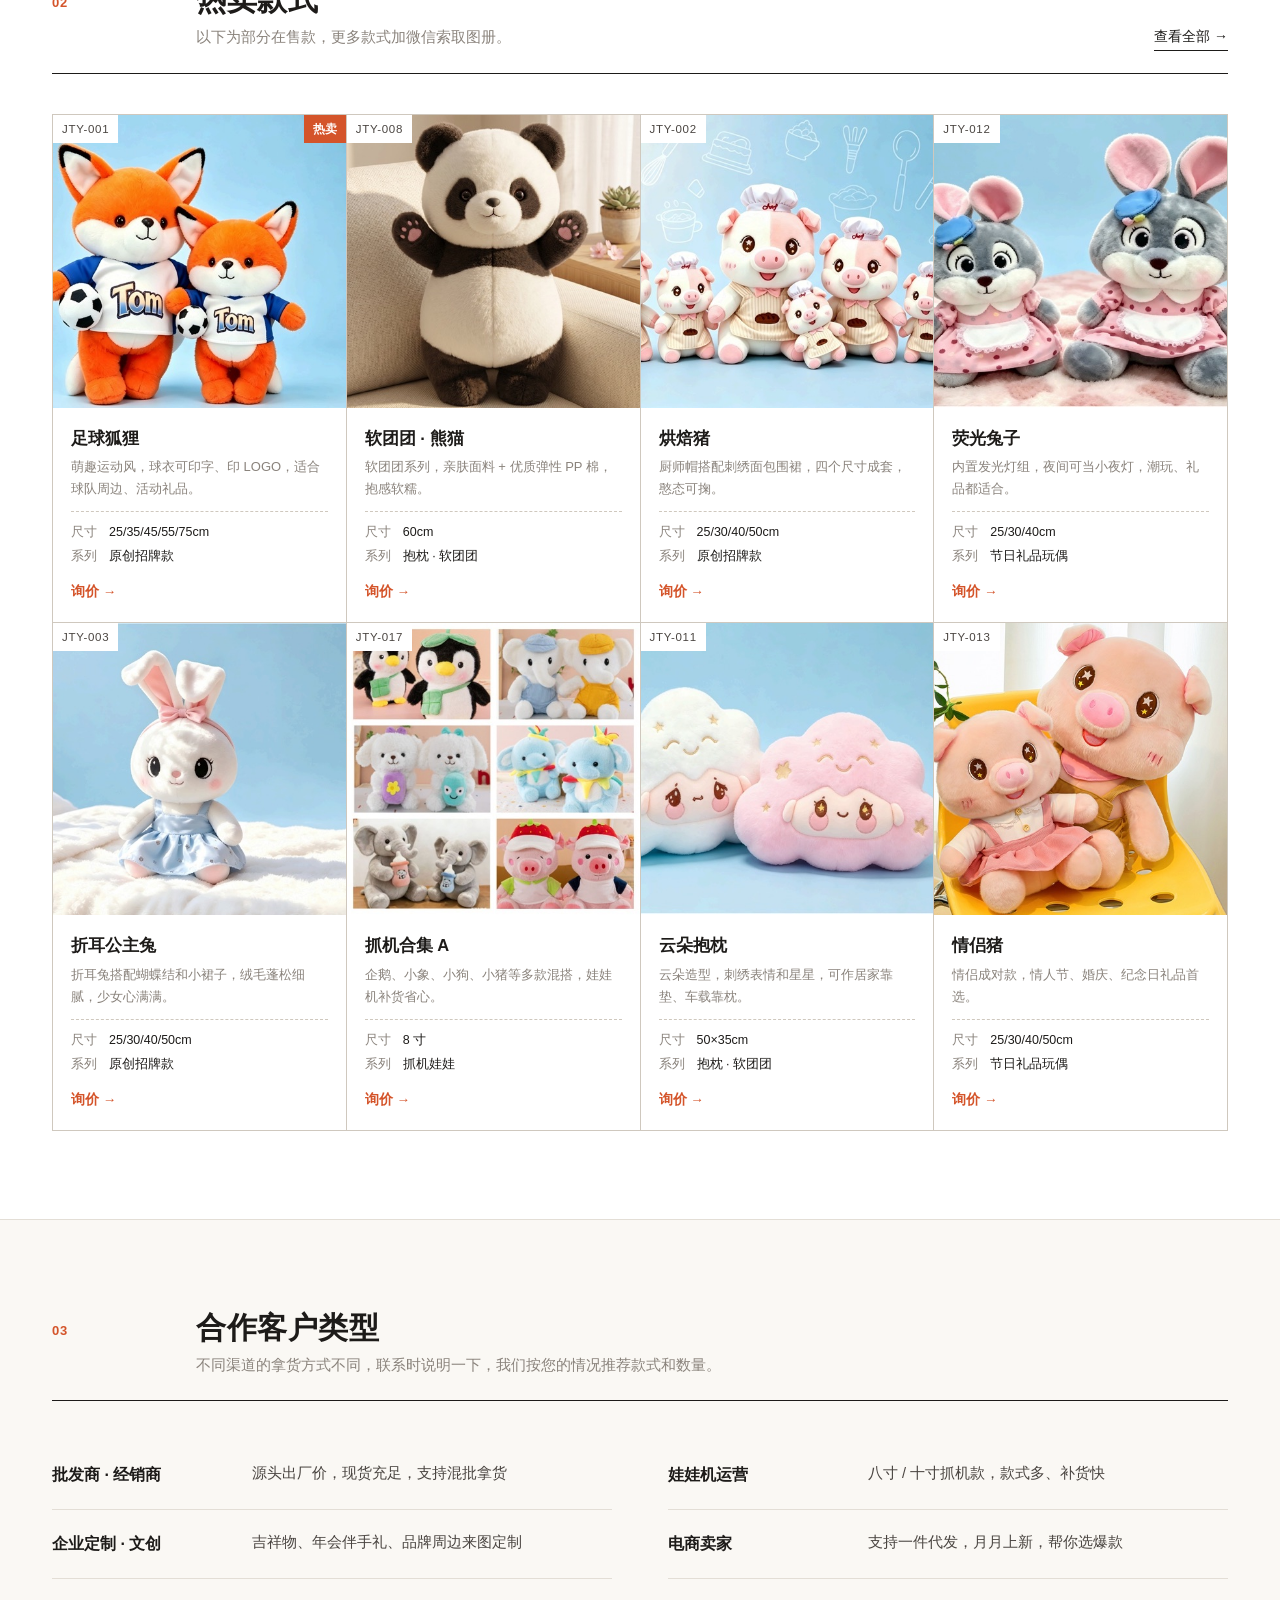
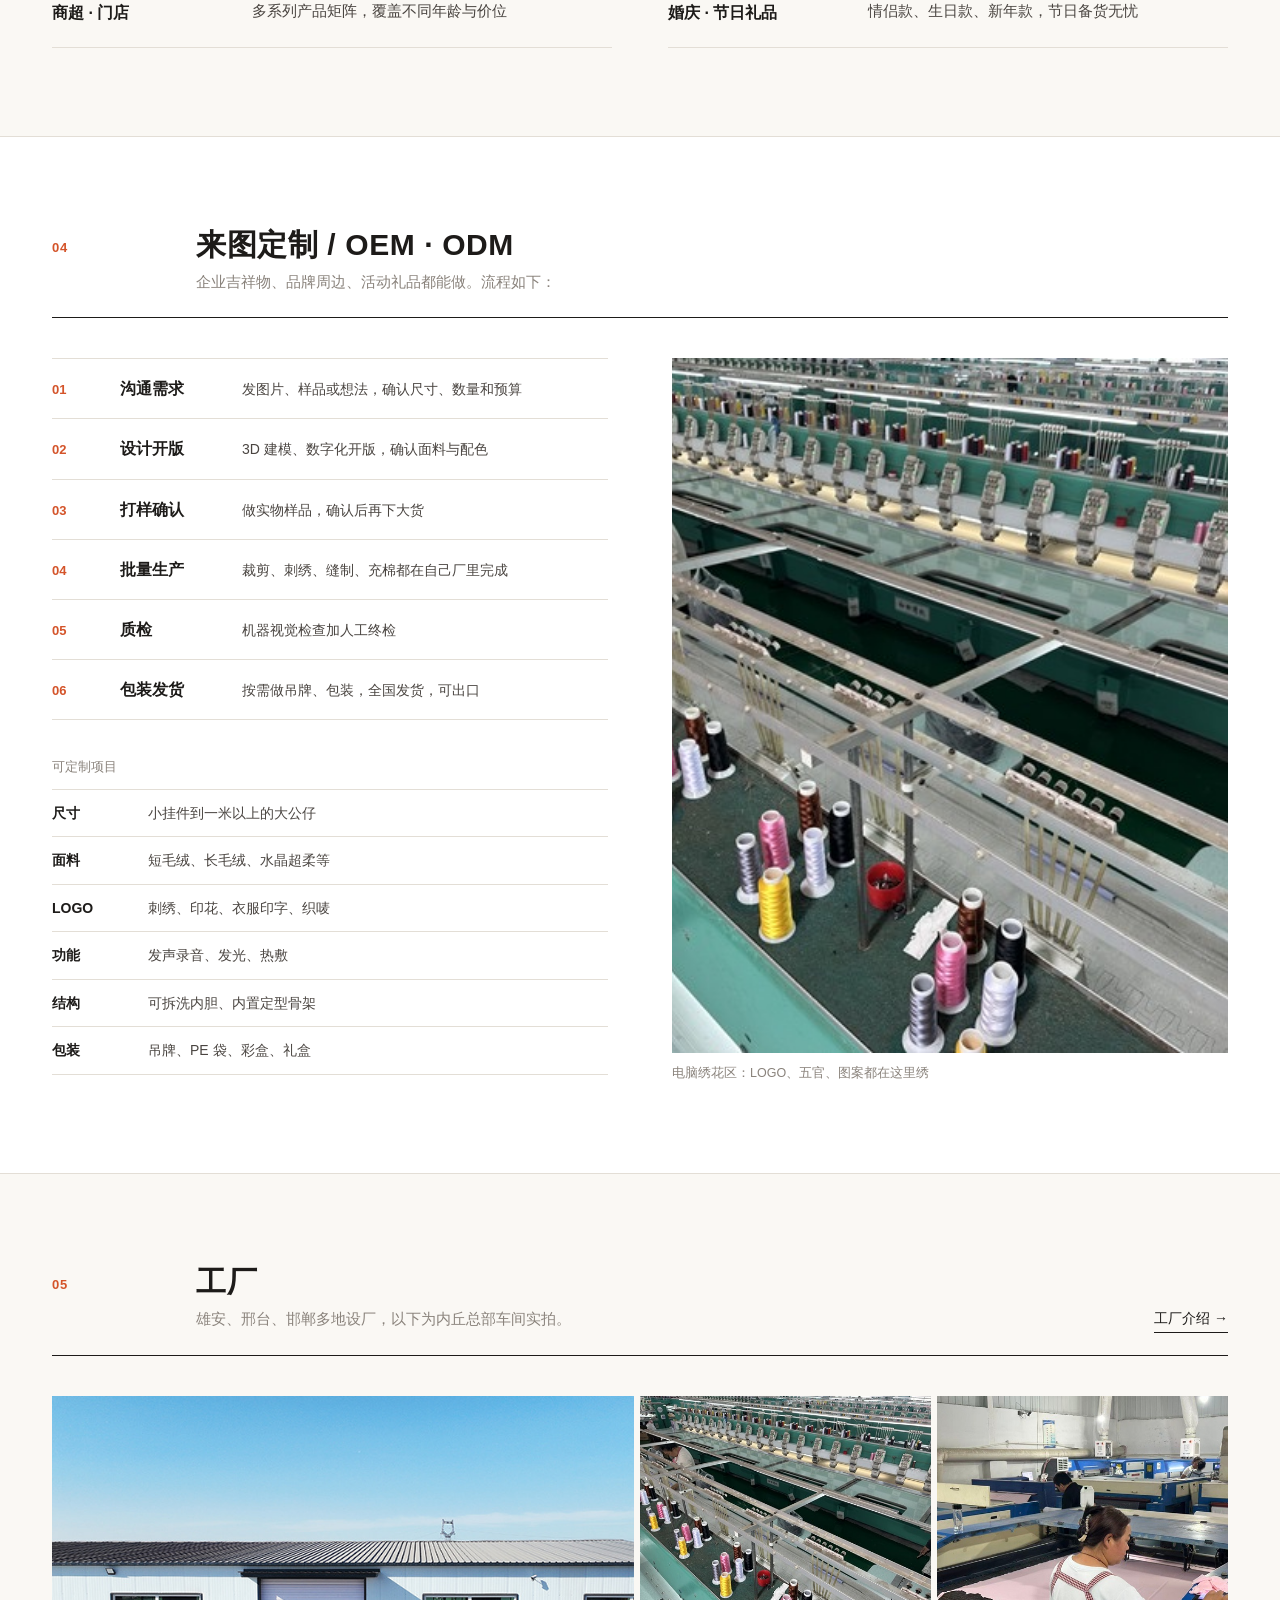
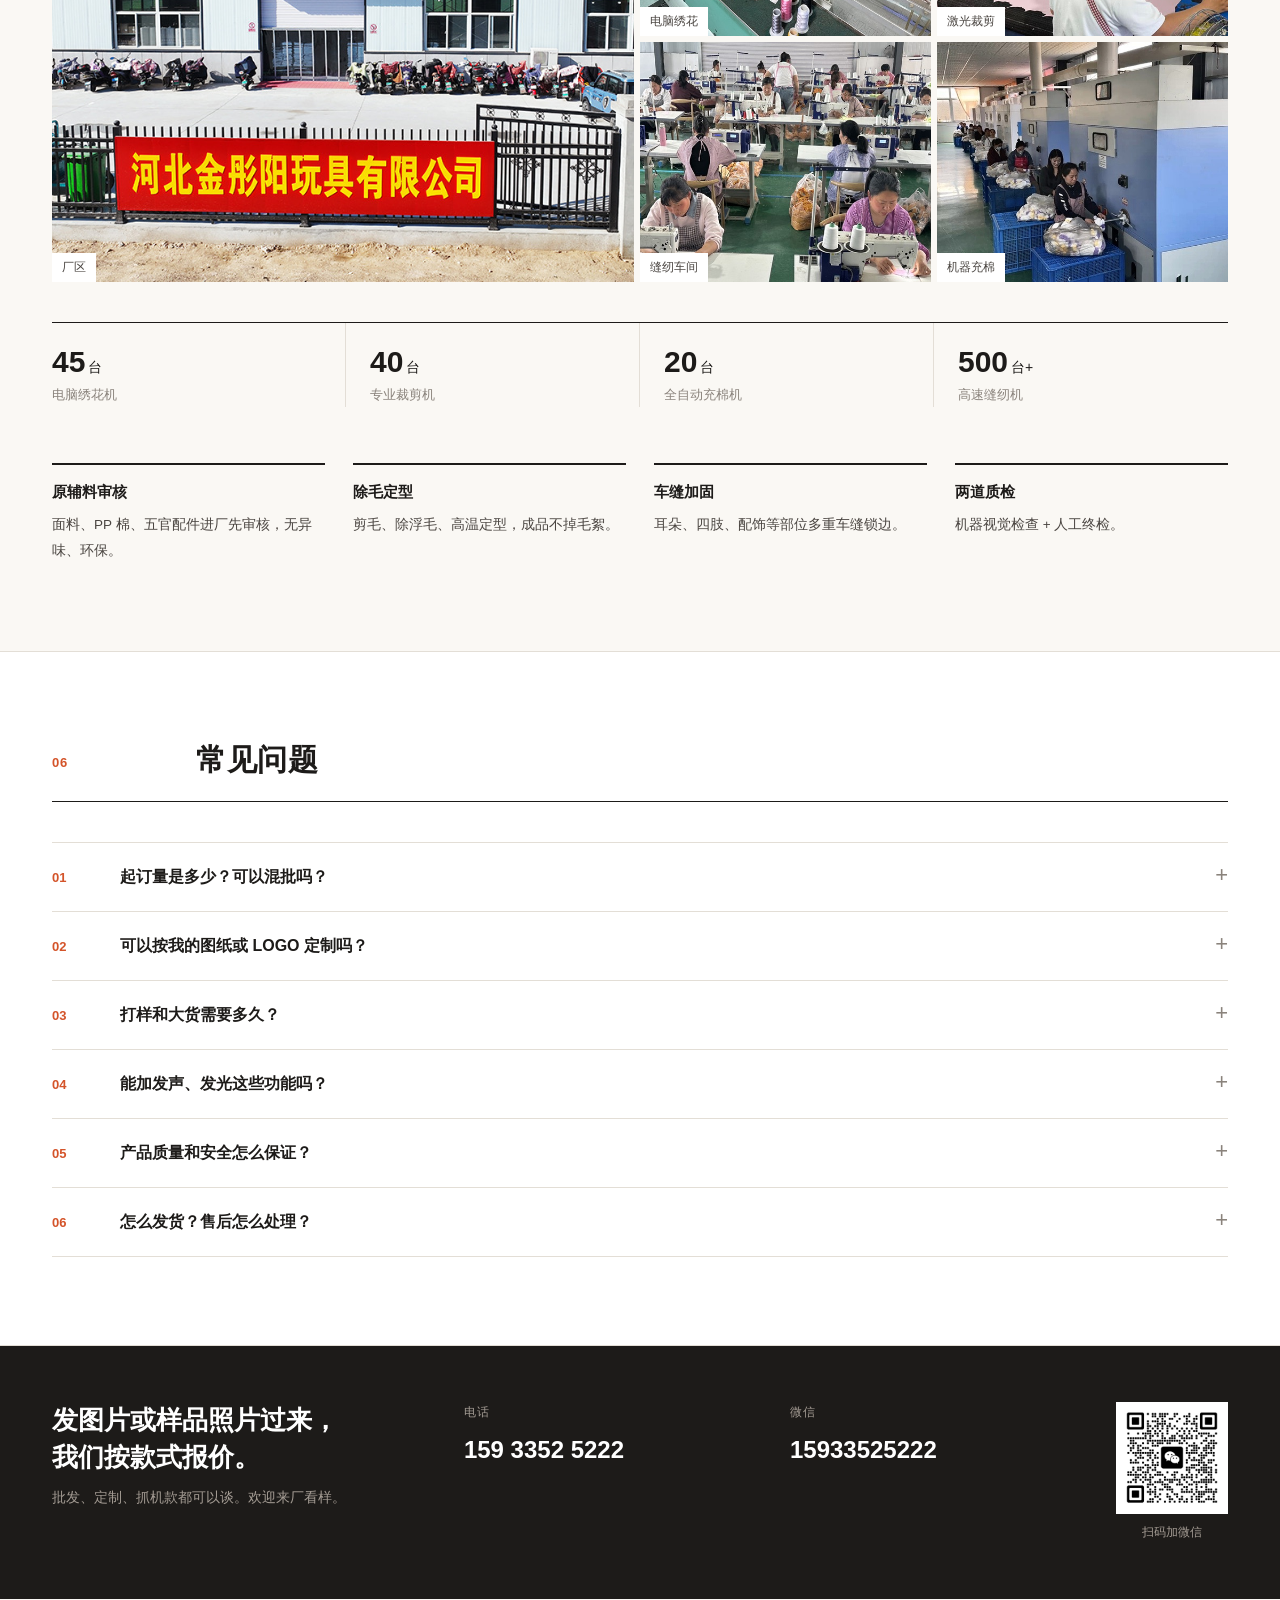
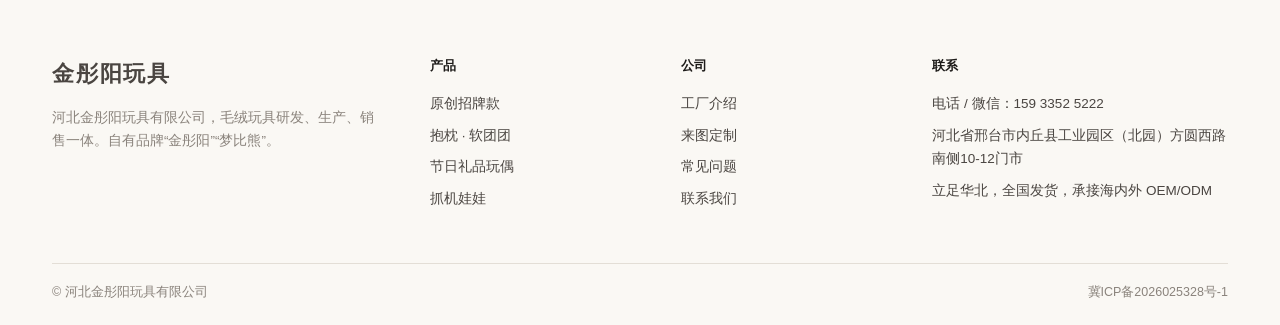
==== commit e3eb6e3c: "改为产品图册风格：去掉娃娃机和装饰元素 Assisted-by: Cindy (https://cindy.app)" ====
--- a/index.html
+++ b/index.html
@@ -4,290 +4,195 @@
 <meta charset="utf-8">
 <meta name="viewport" content="width=device-width, initial-scale=1, viewport-fit=cover">
 <title>金彤阳玩具_毛绒玩具源头工厂_毛绒公仔/抓机娃娃/毛绒玩具定制厂家</title>
-<meta name="description" content="河北金彤阳玩具有限公司，毛绒玩具源头工厂，主营毛绒公仔、抓机娃娃、抱枕靠垫、节日礼品玩偶，支持来图定制、OEM/ODM代工、一件代发，单月出货百万件。电话：15933525222">
+<meta name="description" content="河北金彤阳玩具有限公司，毛绒玩具源头工厂，主营毛绒公仔、抓机娃娃、抱枕靠垫、节日礼品玩偶，支持来图定制、OEM/ODM代工、一件代发。电话：15933525222">
 <meta name="keywords" content="金彤阳,毛绒玩具厂家,毛绒公仔,抓机娃娃,毛绒玩具定制,OEM/ODM毛绒玩具,抱枕靠垫,节日礼品玩偶,毛绒吉祥物,一件代发">
-<meta name="theme-color" content="#FFF8F1">
+<meta name="theme-color" content="#FAF8F4">
 <meta name="format-detection" content="telephone=yes">
 <link rel="canonical" href="https://jintongyang.com/">
 <link rel="icon" href="assets/img/favicon.svg" type="image/svg+xml">
-<link rel="stylesheet" href="assets/css/style.css">
-<link rel="stylesheet" href="assets/css/cn.css">
-<link rel="stylesheet" href="assets/css/craft.css">
-<link rel="stylesheet" href="assets/css/claw.css">
+<link rel="stylesheet" href="assets/css/catalog.css">
 </head>
-<body class="cn">
-<div class="topbar"><div class="container">
-  <div class="tb-left">河北金彤阳玩具 · 毛绒玩具源头工厂 · 支持全国供货</div>
-  <div class="tb-right"><a href="tel:15933525222">咨询热线 159 3352 5222</a><a href="#" data-wx>微信同号</a></div>
+<body>
+<div class="top"><div class="wrap">
+  <span>河北金彤阳玩具有限公司 · 毛绒玩具生产厂家</span>
+  <span class="r"><span>微信同号</span><a href="#" data-wx>扫码加微信</a></span>
 </div></div>
-<header class="nav" id="nav"><div class="container">
-  <a href="index.html" class="logo" aria-label="金彤阳玩具首页">
-    <span class="logo-mark">金</span>
-    <span class="logo-text"><strong>金彤阳玩具</strong><span>JINTONGYANG TOYS</span></span>
-  </a>
-  <nav class="menu" id="menu"><a href="index.html" class="active">首页</a><a href="products.html">产品中心</a><a href="index.html#custom">来图定制</a><a href="factory.html">工厂实力</a><a href="contact.html">联系我们</a><a href="contact.html" class="btn btn-primary">立即询价</a></nav>
-  <button class="burger" id="burger" aria-label="打开菜单"><span></span><span></span><span></span></button>
+<header class="hd" id="nav"><div class="wrap">
+  <a href="index.html" class="brand" aria-label="金彤阳玩具首页"><b>金彤阳玩具</b><span>JINTONGYANG TOYS</span></a>
+  <nav class="nav" id="menu"><a href="index.html" class="on">首页</a><a href="products.html">产品</a><a href="index.html#custom">定制</a><a href="factory.html">工厂</a><a href="contact.html">联系</a></nav>
+  <div class="hd-tel"><small>批发 / 定制热线</small><a href="tel:15933525222">159 3352 5222</a></div>
+  <button class="burger" id="burger" aria-label="菜单"><span></span><span></span><span></span></button>
 </div></header>
 <main>
-<section class="hero"><div class="container">
+<section class="hero"><div class="wrap hero-grid">
   <div>
-    <span class="eyebrow">源头工厂 · 深耕毛绒二十余年</span>
-    <h1>毛绒玩具，<br><em class="hl">源头工厂直供。</em></h1>
-    <p class="lead">金彤阳玩具集原创设计、规模化生产、批发销售于一体。现货批发、来图定制、OEM/ODM 代工、抓机娃娃、一件代发，大中小订单都能接。</p>
-    <div class="hero-ctas">
-      <a href="contact.html" class="btn btn-primary">立即询价 <svg viewBox="0 0 24 24" fill="none" stroke="currentColor" stroke-width="2" stroke-linecap="round" stroke-linejoin="round"><path d="M5 12h14M13 6l6 6-6 6"/></svg></a>
-      <a href="products.html" class="btn btn-ghost">查看产品</a>
+    <p class="kicker"><b>源头工厂</b>　河北邢台 · 内丘工业园区</p>
+    <h1>毛绒公仔、抓机娃娃、<br>抱枕靠垫的批发与定制</h1>
+    <p class="lead">金彤阳做毛绒玩具二十多年，自己设计、自己生产。常规款有现货，可以混批，也能一件代发；有图有样，就能做定制。</p>
+    <div class="acts">
+      <a class="btn btn-dark" href="tel:15933525222"><svg viewBox="0 0 24 24" fill="none" stroke="currentColor" stroke-width="1.8" stroke-linecap="round" stroke-linejoin="round"><path d="M5 4h4l2 5-2.5 1.5a11 11 0 0 0 5 5L15 13l5 2v4a2 2 0 0 1-2 2A16 16 0 0 1 3 6a2 2 0 0 1 2-2"/></svg>159 3352 5222</a>
+      <a class="btn btn-line" href="#" data-wx><svg viewBox="0 0 24 24" fill="currentColor"><path d="M9 3.5C4.9 3.5 1.5 6.3 1.5 9.8c0 2 1.1 3.8 2.9 5l-.7 2.2 2.6-1.4c.9.3 1.8.4 2.7.4h.4a5.6 5.6 0 0 1-.2-1.5c0-3.4 3.2-6.1 7.2-6.1h.4C16.1 5.6 12.9 3.5 9 3.5zM6.6 8.6a.9.9 0 1 1 0-1.8.9.9 0 0 1 0 1.8zm4.8 0a.9.9 0 1 1 0-1.8.9.9 0 0 1 0 1.8zM22.5 14.5c0-2.9-2.9-5.2-6.3-5.2s-6.3 2.3-6.3 5.2 2.9 5.2 6.3 5.2c.7 0 1.4-.1 2.1-.3l2.1 1.1-.6-1.8c1.6-1 2.7-2.5 2.7-4.2zm-8.4-.8a.8.8 0 1 1 0-1.6.8.8 0 0 1 0 1.6zm4.3 0a.8.8 0 1 1 0-1.6.8.8 0 0 1 0 1.6z"/></svg>加微信看图册</a>
     </div>
-    <div class="hero-trust">
-      <div><strong data-count="20" data-suffix="+">20+</strong><span>年行业经验</span></div>
-      <div><strong data-count="300" data-suffix="+">300+</strong><span>在岗员工</span></div>
-      <div><strong>100万+</strong><span>件月出货量</span></div>
-    </div>
-  </div>
-  <div class="cm-wrap">
-    <div class="cm-hint"><svg class="fox" viewBox="0 0 120 110" aria-hidden="true"><path d="M24 50 L12 4 L54 32 Z" fill="#E46A3C"/><path d="M26 42 L20 14 L44 31Z" fill="#FFE3D3"/><path d="M96 50 L108 4 L66 32 Z" fill="#E46A3C"/><path d="M94 42 L100 14 L76 31Z" fill="#FFE3D3"/><ellipse cx="60" cy="64" rx="46" ry="40" fill="#E46A3C"/><ellipse cx="60" cy="64" rx="40.5" ry="34.5" fill="none" stroke="#B9481F" stroke-width="1.4" stroke-dasharray="3.5 3" opacity=".55"/><path d="M15 72 Q30 57 60 76 Q90 57 105 72 Q97 104 60 105 Q23 104 15 72Z" fill="#FFF8F1"/><circle cx="42" cy="59" r="6" fill="#2A211D"/><circle cx="78" cy="59" r="6" fill="#2A211D"/><circle cx="44.2" cy="56.8" r="2" fill="#fff"/><circle cx="80.2" cy="56.8" r="2" fill="#fff"/><ellipse cx="60" cy="76" rx="6.5" ry="4.8" fill="#2A211D"/><path d="M53.5 83 Q60 89 66.5 83" stroke="#2A211D" stroke-width="2.6" fill="none" stroke-linecap="round"/><ellipse cx="29" cy="79" rx="7.5" ry="4.5" fill="#F7A99A" opacity=".75"/><ellipse cx="91" cy="79" rx="7.5" ry="4.5" fill="#F7A99A" opacity=".75"/></svg><span class="bubble">试试手气，抓一只！</span></div>
-    <div class="claw-machine" id="claw">
-      <div class="cm-head"><div class="cm-bulbs"><i></i><i></i><i></i><i></i><i></i><i></i><i></i><i></i></div><div class="cm-title">金彤阳 · 抓娃娃</div></div>
-      <div class="cm-glass" id="cmGlass">
-        <div class="cm-rail"></div>
-        <div class="cm-claw" id="cmClaw"><div class="cm-rope"></div><div class="cm-hand"><svg viewBox="0 0 80 70" aria-hidden="true"><g class="prong l"><path d="M34 14 C20 22 13 38 19 58 C20 61 24 61 25 58 C22 44 25 31 38 22Z" fill="#AEB9C4" stroke="#7D8B98" stroke-width="1.5"/></g><g class="prong r"><path d="M46 14 C60 22 67 38 61 58 C60 61 56 61 55 58 C58 44 55 31 42 22Z" fill="#AEB9C4" stroke="#7D8B98" stroke-width="1.5"/></g><rect x="26" y="2" width="28" height="18" rx="6" fill="#8E9BA8"/><circle cx="40" cy="11" r="4" fill="#E46A3C"/></svg><div class="cm-hold" id="cmHold"></div></div></div>
-        <div class="cm-pile" id="cmPile"></div>
-        <div class="cm-chute"><span>出口</span></div>
-        <div class="cm-shine"></div>
-      </div>
-      <div class="cm-panel">
-        <button class="cm-dir" data-dir="-1" type="button" aria-label="向左移动">◀</button>
-        <button class="cm-go" id="cmGo" type="button">抓！</button>
-        <button class="cm-dir" data-dir="1" type="button" aria-label="向右移动">▶</button>
-      </div>
-      <div class="cm-base"><span>免费体验 · 抓到有惊喜</span></div>
-    </div>
-  </div>
-</div></section>
-
-<div class="strip" aria-hidden="true"><div class="strip-track"><span>毛绒公仔</span><span>抓机娃娃</span><span>来图定制</span><span>OEM / ODM 代工</span><span>抱枕靠垫</span><span>节日礼品</span><span>企业吉祥物</span><span>婚庆伴手礼</span><span>一件代发</span><span>毛绒公仔</span><span>抓机娃娃</span><span>来图定制</span><span>OEM / ODM 代工</span><span>抱枕靠垫</span><span>节日礼品</span><span>企业吉祥物</span><span>婚庆伴手礼</span><span>一件代发</span></div></div>
-
-<section class="section"><div class="container">
-  <div class="section-head center reveal">
-    <span class="eyebrow">我们服务谁</span>
-    <h2>不管你是哪种生意，都有合适的货。</h2>
-    <p class="lead">从娃娃机补货到企业定制，从电商代发到商超铺货，按您的经营场景提供一站式货源方案。</p>
-  </div>
-  <div class="clients"><div class="client reveal"><div class="ic"><svg viewBox="0 0 24 24" fill="none" stroke="currentColor" stroke-width="1.8" stroke-linecap="round" stroke-linejoin="round"><path d="M4 10v10h16V10M3 6l1.5-3h15L21 6v2a3 3 0 0 1-6 0 3 3 0 0 1-6 0 3 3 0 0 1-6 0z"/><path d="M10 20v-5h4v5"/></svg></div><h4>批发商 · 经销商</h4><p>源头出厂价，现货充足，支持混批拿货</p></div><div class="client reveal"><div class="ic"><svg viewBox="0 0 24 24" fill="none" stroke="currentColor" stroke-width="1.8" stroke-linecap="round" stroke-linejoin="round"><rect x="4" y="2.5" width="16" height="19" rx="2"/><path d="M12 2.5v5M9 10l3-2.5 3 2.5M9 10v2M15 10v2"/><circle cx="12" cy="15.5" r="2.2"/><path d="M4 18.5h16"/></svg></div><h4>娃娃机运营</h4><p>八寸 / 十寸抓机款，款式多、补货快</p></div><div class="client reveal"><div class="ic"><svg viewBox="0 0 24 24" fill="none" stroke="currentColor" stroke-width="1.8" stroke-linecap="round" stroke-linejoin="round"><rect x="3" y="8" width="18" height="4" rx="1"/><path d="M5 12v9h14v-9M12 8v13M12 8S10.5 3 8 3.8C5.8 4.5 7 8 12 8zm0 0s1.5-5 4-4.2C18.2 4.5 17 8 12 8z"/></svg></div><h4>企业定制 · 文创</h4><p>吉祥物、年会伴手礼、品牌周边来图定制</p></div><div class="client reveal"><div class="ic"><svg viewBox="0 0 24 24" fill="none" stroke="currentColor" stroke-width="1.8" stroke-linecap="round" stroke-linejoin="round"><circle cx="9" cy="20" r="1.4"/><circle cx="18" cy="20" r="1.4"/><path d="M2.5 3.5h3l2.4 11.2a1.5 1.5 0 0 0 1.5 1.2h8.4a1.5 1.5 0 0 0 1.5-1.1L21 7.5H6.2"/></svg></div><h4>电商卖家</h4><p>支持一件代发，月月上新，帮你选爆款</p></div><div class="client reveal"><div class="ic"><svg viewBox="0 0 24 24" fill="none" stroke="currentColor" stroke-width="1.8" stroke-linecap="round" stroke-linejoin="round"><circle cx="9" cy="8" r="3.5"/><path d="M2.5 20a6.5 6.5 0 0 1 13 0M16 4.5a3.5 3.5 0 0 1 0 7M18 14a6 6 0 0 1 3.5 6"/></svg></div><h4>商超 · 门店</h4><p>多系列产品矩阵，覆盖不同年龄与价位</p></div><div class="client reveal"><div class="ic"><svg viewBox="0 0 24 24" fill="none" stroke="currentColor" stroke-width="1.8" stroke-linecap="round" stroke-linejoin="round"><circle cx="12" cy="15" r="6"/><path d="m9 4 3 4 3-4-1.5-1.5h-3z"/></svg></div><h4>婚庆 · 节日礼品</h4><p>情侣款、生日款、新年款，节日备货无忧</p></div></div>
-</div></section>
-
-<section class="section bg-paper"><div class="container">
-  <div class="section-head reveal">
-    <span class="eyebrow">产品系列</span>
-    <h2>多系列产品矩阵，适配不同客群。</h2>
-    <p class="lead">常规供应八寸、十寸、十五寸等多规格，萌宠、野生动物、海洋动物等成熟系列，也能按需开发新款。</p>
-  </div>
-  <div class="cats"><a class="cat reveal" href="products.html#signature">
-  <div class="img"><img src="assets/img/p/football-fox.jpg" alt="原创招牌款" loading="lazy"></div>
-  <div class="body"><h3>原创招牌款</h3><p>自有设计团队原创造型，月月上新，可贴牌</p></div></a><a class="cat reveal" href="products.html#hug">
-  <div class="img"><img src="assets/img/p/squishy-kitty.jpg" alt="抱枕 · 软团团" loading="lazy"></div>
-  <div class="body"><h3>抱枕 · 软团团</h3><p>软团团系列、长条抱枕、云朵靠垫</p></div></a><a class="cat reveal" href="products.html#gift">
-  <div class="img"><img src="assets/img/p/glow-bunny.jpg" alt="节日礼品玩偶" loading="lazy"></div>
-  <div class="body"><h3>节日礼品玩偶</h3><p>情侣、生日、新年、发光款等礼品</p></div></a><a class="cat reveal" href="products.html#claw">
-  <div class="img"><img src="assets/img/p/claw-mix-1.jpg" alt="抓机娃娃" loading="lazy"></div>
-  <div class="body"><h3>抓机娃娃</h3><p>八寸、十寸、十五寸，款多货稳</p></div></a></div>
-</div></section>
-
-<div class="seam"></div>
-<section class="section"><div class="container why">
-  <div class="why-img reveal">
-    <img src="assets/img/f/sewing.jpg" alt="金彤阳玩具缝纫车间" loading="lazy">
-    <div class="stamp"><strong>20+</strong><span>座标准化生产车间</span></div>
-  </div>
-  <div class="reveal">
-    <span class="eyebrow">为什么选金彤阳</span>
-    <h2 style="margin:16px 0 18px">真正的源头工厂，<br>没有中间商差价。</h2>
-    <p class="lead">长期承接海内外知名品牌 OEM/ODM 代工，拥有“金彤阳”“梦比熊”两大自主品牌，在北方毛绒产业内口碑良好。</p>
-    <div class="features"><div class="feature"><div class="ic"><svg viewBox="0 0 24 24" fill="none" stroke="currentColor" stroke-width="1.8" stroke-linecap="round" stroke-linejoin="round"><path d="M4 20h4L19 9a2.8 2.8 0 0 0-4-4L4 16v4z"/><path d="m13.5 6.5 4 4"/></svg></div><div><h4>原创设计 月月上新</h4><p>自有专业设计团队，款式迭代快，帮您抢占新品先机。</p></div></div><div class="feature"><div class="ic"><svg viewBox="0 0 24 24" fill="none" stroke="currentColor" stroke-width="1.8" stroke-linecap="round" stroke-linejoin="round"><path d="M3 21V10l6 3.5V10l6 3.5V5h6v16z"/><path d="M7 17h2M12 17h2M17 17h1"/></svg></div><div><h4>多基地布局 产能充足</h4><p>雄安、邢台、邯郸多地设厂，二十余座标准化车间。</p></div></div><div class="feature"><div class="ic"><svg viewBox="0 0 24 24" fill="none" stroke="currentColor" stroke-width="1.8" stroke-linecap="round" stroke-linejoin="round"><path d="M4 20V10M10 20V4M16 20v-7M22 20H2"/></svg></div><div><h4>智能化生产 单月百万件</h4><p>激光裁床、电脑绣花、全自动充棉，工艺标准统一。</p></div></div><div class="feature"><div class="ic"><svg viewBox="0 0 24 24" fill="none" stroke="currentColor" stroke-width="1.8" stroke-linecap="round" stroke-linejoin="round"><path d="M12 3v4M12 17v4M3 12h4M17 12h4M6 6l2.5 2.5M15.5 15.5 18 18M6 18l2.5-2.5M15.5 8.5 18 6"/></svg></div><div><h4>精细工艺 手感顺滑</h4><p>多道剪毛、除浮毛、定型工序，成品无毛絮、手感细腻。</p></div></div><div class="feature"><div class="ic"><svg viewBox="0 0 24 24" fill="none" stroke="currentColor" stroke-width="1.8" stroke-linecap="round" stroke-linejoin="round"><circle cx="12" cy="12" r="9"/><path d="M12 7v5l3 2"/></svg></div><div><h4>数字化管控 交期可查</h4><p>ERP + MES 系统全流程管理，生产进度实时同步。</p></div></div><div class="feature"><div class="ic"><svg viewBox="0 0 24 24" fill="none" stroke="currentColor" stroke-width="1.8" stroke-linecap="round" stroke-linejoin="round"><path d="M21 8 12 3 3 8v8l9 5 9-5z"/><path d="m3 8 9 5 9-5M12 13v8"/></svg></div><div><h4>全渠道交付 一件代发</h4><p>内贸外贸都能发，电商卖家可一件代发，省去囤货压力。</p></div></div></div>
-  </div>
-</div></section>
-
-<section class="section bg-paper"><div class="container">
-  <div class="section-head reveal" style="display:flex;justify-content:space-between;align-items:flex-end;max-width:none;gap:30px;flex-wrap:wrap">
-    <div style="max-width:640px"><span class="eyebrow">热卖款式</span><h2 style="margin-top:16px">人气爆款，现货可批。</h2></div>
-    <a href="products.html" class="link-arrow">查看全部产品 <svg viewBox="0 0 24 24" fill="none" stroke="currentColor" stroke-width="2" stroke-linecap="round" stroke-linejoin="round"><path d="M5 12h14M13 6l6 6-6 6"/></svg></a>
-  </div>
-  <div class="products"><article class="product reveal" data-cat="signature">
-  <a class="img" href="contact.html?product=足球狐狸"><span class="tag">热卖</span><img src="assets/img/p/football-fox.jpg" alt="足球狐狸 毛绒玩具" loading="lazy"><img class="alt" src="assets/img/p/football-fox-2.jpg" alt="足球狐狸实拍图" loading="lazy"></a>
-  <div class="body">
+  </div>
+  <figure class="hero-img">
+    <img src="assets/img/hero-fox.jpg" alt="狐狸长条抱枕" fetchpriority="high">
+    <figcaption><span>狐狸长条抱枕 · 可定制长度</span><span class="num">JTY-010</span></figcaption>
+  </figure>
+</div>
+<div class="wrap"><div class="facts">
+  <div><b>20<small>余年</small></b><span>毛绒玩具生产经验</span></div>
+  <div><b>300<small>余人</small></b><span>在岗员工</span></div>
+  <div><b>100<small>万件</small></b><span>单月出货量</span></div>
+  <div><b>20<small>余座</small></b><span>标准化车间</span></div>
+</div></div>
+</section>
+
+<section class="sec"><div class="wrap">
+  <div class="sec-hd"><span class="idx">01</span><div><h2>产品系列</h2><p>常规供应 8 寸、10 寸、15 寸等多种规格，款式可按需求改尺寸、颜色和 LOGO。</p></div><a class="more" href="products.html">全部产品 →</a></div>
+  <div class="cats"><a class="cat" href="products.html#signature"><div class="im"><img src="assets/img/p/football-fox.jpg" alt="原创招牌款" loading="lazy"></div>
+  <div class="tx"><h3>原创招牌款</h3><span class="c">06 款</span></div><p>自有设计团队原创造型，月月上新，可贴牌</p></a><a class="cat" href="products.html#hug"><div class="im"><img src="assets/img/p/squishy-kitty.jpg" alt="抱枕 · 软团团" loading="lazy"></div>
+  <div class="tx"><h3>抱枕 · 软团团</h3><span class="c">04 款</span></div><p>软团团系列、长条抱枕、云朵靠垫</p></a><a class="cat" href="products.html#gift"><div class="im"><img src="assets/img/p/glow-bunny.jpg" alt="节日礼品玩偶" loading="lazy"></div>
+  <div class="tx"><h3>节日礼品玩偶</h3><span class="c">06 款</span></div><p>情侣、生日、新年、发光款等礼品</p></a><a class="cat" href="products.html#claw"><div class="im"><img src="assets/img/p/claw-mix-1.jpg" alt="抓机娃娃" loading="lazy"></div>
+  <div class="tx"><h3>抓机娃娃</h3><span class="c">04 款</span></div><p>八寸、十寸、十五寸，款多货稳</p></a></div>
+</div></section>
+
+<section class="sec white"><div class="wrap">
+  <div class="sec-hd"><span class="idx">02</span><div><h2>热卖款式</h2><p>以下为部分在售款，更多款式加微信索取图册。</p></div><a class="more" href="products.html">查看全部 →</a></div>
+  <div class="catalog"><article class="item product" data-cat="signature">
+  <a class="im" href="contact.html?product=足球狐狸"><img src="assets/img/p/football-fox.jpg" alt="足球狐狸 毛绒玩具" loading="lazy"><img class="alt" src="assets/img/p/football-fox-2.jpg" alt="足球狐狸实拍" loading="lazy"><span class="code">JTY-001</span><span class="flag">热卖</span></a>
+  <div class="bd">
     <h3>足球狐狸</h3>
     <p>萌趣运动风，球衣可印字、印 LOGO，适合球队周边、活动礼品。</p>
-    <div class="meta"><span>25/35/45/55/75cm</span><span>可定制</span></div>
-    <a class="quote" href="contact.html?product=足球狐狸">询价 <svg viewBox="0 0 24 24" fill="none" stroke="currentColor" stroke-width="2" stroke-linecap="round" stroke-linejoin="round"><path d="M5 12h14M13 6l6 6-6 6"/></svg></a>
-  </div>
-</article><article class="product reveal" data-cat="hug">
-  <a class="img" href="contact.html?product=软团团 · 熊猫"><span class="tag">软团团</span><img src="assets/img/p/squishy-panda.jpg" alt="软团团 · 熊猫 毛绒玩具" loading="lazy"></a>
-  <div class="body">
+    <dl><dt>尺寸</dt><dd>25/35/45/55/75cm</dd><dt>系列</dt><dd>原创招牌款</dd></dl>
+    <a class="q" href="contact.html?product=足球狐狸">询价 →</a>
+  </div>
+</article><article class="item product" data-cat="hug">
+  <a class="im" href="contact.html?product=软团团 · 熊猫"><img src="assets/img/p/squishy-panda.jpg" alt="软团团 · 熊猫 毛绒玩具" loading="lazy"><span class="code">JTY-008</span></a>
+  <div class="bd">
     <h3>软团团 · 熊猫</h3>
     <p>软团团系列，亲肤面料 + 优质弹性 PP 棉，抱感软糯。</p>
-    <div class="meta"><span>60cm</span><span>可定制</span></div>
-    <a class="quote" href="contact.html?product=软团团 · 熊猫">询价 <svg viewBox="0 0 24 24" fill="none" stroke="currentColor" stroke-width="2" stroke-linecap="round" stroke-linejoin="round"><path d="M5 12h14M13 6l6 6-6 6"/></svg></a>
-  </div>
-</article><article class="product reveal" data-cat="signature">
-  <a class="img" href="contact.html?product=烘焙猪"><span class="tag">全家福</span><img src="assets/img/p/baker-piggy.jpg" alt="烘焙猪 毛绒玩具" loading="lazy"><img class="alt" src="assets/img/p/baker-piggy-2.jpg" alt="烘焙猪实拍图" loading="lazy"></a>
-  <div class="body">
+    <dl><dt>尺寸</dt><dd>60cm</dd><dt>系列</dt><dd>抱枕 · 软团团</dd></dl>
+    <a class="q" href="contact.html?product=软团团 · 熊猫">询价 →</a>
+  </div>
+</article><article class="item product" data-cat="signature">
+  <a class="im" href="contact.html?product=烘焙猪"><img src="assets/img/p/baker-piggy.jpg" alt="烘焙猪 毛绒玩具" loading="lazy"><img class="alt" src="assets/img/p/baker-piggy-2.jpg" alt="烘焙猪实拍" loading="lazy"><span class="code">JTY-002</span></a>
+  <div class="bd">
     <h3>烘焙猪</h3>
     <p>厨师帽搭配刺绣面包围裙，四个尺寸成套，憨态可掬。</p>
-    <div class="meta"><span>25/30/40/50cm</span><span>可定制</span></div>
-    <a class="quote" href="contact.html?product=烘焙猪">询价 <svg viewBox="0 0 24 24" fill="none" stroke="currentColor" stroke-width="2" stroke-linecap="round" stroke-linejoin="round"><path d="M5 12h14M13 6l6 6-6 6"/></svg></a>
-  </div>
-</article><article class="product reveal" data-cat="gift">
-  <a class="img" href="contact.html?product=荧光兔子"><span class="tag">发光</span><img src="assets/img/p/glow-bunny.jpg" alt="荧光兔子 毛绒玩具" loading="lazy"></a>
-  <div class="body">
+    <dl><dt>尺寸</dt><dd>25/30/40/50cm</dd><dt>系列</dt><dd>原创招牌款</dd></dl>
+    <a class="q" href="contact.html?product=烘焙猪">询价 →</a>
+  </div>
+</article><article class="item product" data-cat="gift">
+  <a class="im" href="contact.html?product=荧光兔子"><img src="assets/img/p/glow-bunny.jpg" alt="荧光兔子 毛绒玩具" loading="lazy"><span class="code">JTY-012</span></a>
+  <div class="bd">
     <h3>荧光兔子</h3>
     <p>内置发光灯组，夜间可当小夜灯，潮玩、礼品都适合。</p>
-    <div class="meta"><span>25/30/40cm</span><span>可定制</span></div>
-    <a class="quote" href="contact.html?product=荧光兔子">询价 <svg viewBox="0 0 24 24" fill="none" stroke="currentColor" stroke-width="2" stroke-linecap="round" stroke-linejoin="round"><path d="M5 12h14M13 6l6 6-6 6"/></svg></a>
-  </div>
-</article><article class="product reveal" data-cat="signature">
-  <a class="img" href="contact.html?product=折耳公主兔"><img src="assets/img/p/princess-bunny.jpg" alt="折耳公主兔 毛绒玩具" loading="lazy"></a>
-  <div class="body">
+    <dl><dt>尺寸</dt><dd>25/30/40cm</dd><dt>系列</dt><dd>节日礼品玩偶</dd></dl>
+    <a class="q" href="contact.html?product=荧光兔子">询价 →</a>
+  </div>
+</article><article class="item product" data-cat="signature">
+  <a class="im" href="contact.html?product=折耳公主兔"><img src="assets/img/p/princess-bunny.jpg" alt="折耳公主兔 毛绒玩具" loading="lazy"><span class="code">JTY-003</span></a>
+  <div class="bd">
     <h3>折耳公主兔</h3>
     <p>折耳兔搭配蝴蝶结和小裙子，绒毛蓬松细腻，少女心满满。</p>
-    <div class="meta"><span>25/30/40/50cm</span><span>可定制</span></div>
-    <a class="quote" href="contact.html?product=折耳公主兔">询价 <svg viewBox="0 0 24 24" fill="none" stroke="currentColor" stroke-width="2" stroke-linecap="round" stroke-linejoin="round"><path d="M5 12h14M13 6l6 6-6 6"/></svg></a>
-  </div>
-</article><article class="product reveal" data-cat="claw">
-  <a class="img" href="contact.html?product=抓机合集 A"><span class="tag">抓机</span><img src="assets/img/p/claw-mix-1.jpg" alt="抓机合集 A 毛绒玩具" loading="lazy"></a>
-  <div class="body">
+    <dl><dt>尺寸</dt><dd>25/30/40/50cm</dd><dt>系列</dt><dd>原创招牌款</dd></dl>
+    <a class="q" href="contact.html?product=折耳公主兔">询价 →</a>
+  </div>
+</article><article class="item product" data-cat="claw">
+  <a class="im" href="contact.html?product=抓机合集 A"><img src="assets/img/p/claw-mix-1.jpg" alt="抓机合集 A 毛绒玩具" loading="lazy"><span class="code">JTY-017</span></a>
+  <div class="bd">
     <h3>抓机合集 A</h3>
     <p>企鹅、小象、小狗、小猪等多款混搭，娃娃机补货省心。</p>
-    <div class="meta"><span>8 寸</span><span>可定制</span></div>
-    <a class="quote" href="contact.html?product=抓机合集 A">询价 <svg viewBox="0 0 24 24" fill="none" stroke="currentColor" stroke-width="2" stroke-linecap="round" stroke-linejoin="round"><path d="M5 12h14M13 6l6 6-6 6"/></svg></a>
-  </div>
-</article><article class="product reveal" data-cat="hug">
-  <a class="img" href="contact.html?product=云朵抱枕"><img src="assets/img/p/cloud-cushion.jpg" alt="云朵抱枕 毛绒玩具" loading="lazy"><img class="alt" src="assets/img/p/cloud-cushion-2.jpg" alt="云朵抱枕实拍图" loading="lazy"></a>
-  <div class="body">
+    <dl><dt>尺寸</dt><dd>8 寸</dd><dt>系列</dt><dd>抓机娃娃</dd></dl>
+    <a class="q" href="contact.html?product=抓机合集 A">询价 →</a>
+  </div>
+</article><article class="item product" data-cat="hug">
+  <a class="im" href="contact.html?product=云朵抱枕"><img src="assets/img/p/cloud-cushion.jpg" alt="云朵抱枕 毛绒玩具" loading="lazy"><img class="alt" src="assets/img/p/cloud-cushion-2.jpg" alt="云朵抱枕实拍" loading="lazy"><span class="code">JTY-011</span></a>
+  <div class="bd">
     <h3>云朵抱枕</h3>
     <p>云朵造型，刺绣表情和星星，可作居家靠垫、车载靠枕。</p>
-    <div class="meta"><span>50×35cm</span><span>可定制</span></div>
-    <a class="quote" href="contact.html?product=云朵抱枕">询价 <svg viewBox="0 0 24 24" fill="none" stroke="currentColor" stroke-width="2" stroke-linecap="round" stroke-linejoin="round"><path d="M5 12h14M13 6l6 6-6 6"/></svg></a>
-  </div>
-</article><article class="product reveal" data-cat="gift">
-  <a class="img" href="contact.html?product=情侣猪"><img src="assets/img/p/sweetheart-piggies.jpg" alt="情侣猪 毛绒玩具" loading="lazy"></a>
-  <div class="body">
+    <dl><dt>尺寸</dt><dd>50×35cm</dd><dt>系列</dt><dd>抱枕 · 软团团</dd></dl>
+    <a class="q" href="contact.html?product=云朵抱枕">询价 →</a>
+  </div>
+</article><article class="item product" data-cat="gift">
+  <a class="im" href="contact.html?product=情侣猪"><img src="assets/img/p/sweetheart-piggies.jpg" alt="情侣猪 毛绒玩具" loading="lazy"><span class="code">JTY-013</span></a>
+  <div class="bd">
     <h3>情侣猪</h3>
     <p>情侣成对款，情人节、婚庆、纪念日礼品首选。</p>
-    <div class="meta"><span>25/30/40/50cm</span><span>可定制</span></div>
-    <a class="quote" href="contact.html?product=情侣猪">询价 <svg viewBox="0 0 24 24" fill="none" stroke="currentColor" stroke-width="2" stroke-linecap="round" stroke-linejoin="round"><path d="M5 12h14M13 6l6 6-6 6"/></svg></a>
+    <dl><dt>尺寸</dt><dd>25/30/40/50cm</dd><dt>系列</dt><dd>节日礼品玩偶</dd></dl>
+    <a class="q" href="contact.html?product=情侣猪">询价 →</a>
   </div>
 </article></div>
 </div></section>
 
-<section class="section bg-cream2" id="custom"><div class="container">
-  <div class="section-head center reveal">
-    <span class="eyebrow">来图定制 · OEM / ODM</span>
-    <h2>六步，把您的想法变成实物。</h2>
-    <p class="lead">设计、打样、生产、发货一条龙，一个对接人跟到底，省心省力。</p>
-  </div>
-  <div class="process"><div class="step reveal"><h4>沟通需求</h4><p>发来图片、样品或想法，确认尺寸、数量和预算</p></div><div class="step reveal"><h4>设计建模</h4><p>3D 建模 + 数字化开版，确认面料与配色</p></div><div class="step reveal"><h4>打样确认</h4><p>制作实物样品，您确认满意后再下大货</p></div><div class="step reveal"><h4>批量生产</h4><p>裁剪、刺绣、缝制、充棉全流程自有工厂完成</p></div><div class="step reveal"><h4>品质检验</h4><p>视觉质检 + 人工终检，双重把关</p></div><div class="step reveal"><h4>包装发货</h4><p>按需定制吊牌包装，全国发货、出口均可</p></div></div>
-  <div class="custom-opts reveal"><div class="opt"><strong>尺寸</strong><span>小挂件到一米以上大公仔</span></div><div class="opt"><strong>面料</strong><span>短毛绒、长毛绒、水晶超柔等</span></div><div class="opt"><strong>LOGO</strong><span>刺绣、印花、衣服印字、织唛</span></div><div class="opt"><strong>功能</strong><span>发声录音、发光、热敷</span></div><div class="opt"><strong>包装</strong><span>吊牌、PE 袋、彩盒、礼盒</span></div><div class="opt"><strong>填充</strong><span>优质弹性 PP 棉、羽绒棉</span></div><div class="opt"><strong>结构</strong><span>可拆洗内胆、内置定型骨架</span></div><div class="opt"><strong>配饰</strong><span>衣服、帽子、背包、道具</span></div></div>
-</div></section>
-
-<section class="section-sm"><div class="container">
-  <div class="stats reveal">
-    <div class="stat"><strong data-count="45">45</strong><span>台电脑绣花机</span></div>
-    <div class="stat"><strong data-count="40">40</strong><span>台专业裁剪机</span></div>
-    <div class="stat"><strong data-count="20">20</strong><span>台全自动充棉机</span></div>
-    <div class="stat"><strong data-count="500" data-suffix="+">500+</strong><span>台高速缝纫机</span></div>
-  </div>
-</div></section>
-
-<section class="section"><div class="container">
-  <div class="section-head reveal" style="display:flex;justify-content:space-between;align-items:flex-end;max-width:none;gap:30px;flex-wrap:wrap">
-    <div style="max-width:640px"><span class="eyebrow">工厂实拍</span><h2 style="margin-top:16px">眼见为实，欢迎来厂考察。</h2></div>
-    <a href="factory.html" class="link-arrow">了解工厂实力 <svg viewBox="0 0 24 24" fill="none" stroke="currentColor" stroke-width="2" stroke-linecap="round" stroke-linejoin="round"><path d="M5 12h14M13 6l6 6-6 6"/></svg></a>
-  </div>
-  <div class="gallery"><figure class="g-wide g-tall reveal"><img src="assets/img/f/gate.jpg" alt="金彤阳玩具工厂 厂区大门" loading="lazy"><figcaption>厂区大门</figcaption></figure><figure class=" reveal"><img src="assets/img/f/embroidery.jpg" alt="金彤阳玩具工厂 电脑绣花区" loading="lazy"><figcaption>电脑绣花区</figcaption></figure><figure class=" reveal"><img src="assets/img/f/cutting.jpg" alt="金彤阳玩具工厂 激光裁剪车间" loading="lazy"><figcaption>激光裁剪车间</figcaption></figure><figure class="g-wide reveal"><img src="assets/img/f/sewing.jpg" alt="金彤阳玩具工厂 缝纫车间" loading="lazy"><figcaption>缝纫车间</figcaption></figure><figure class=" reveal"><img src="assets/img/f/filling.jpg" alt="金彤阳玩具工厂 机器充棉车间" loading="lazy"><figcaption>机器充棉车间</figcaption></figure><figure class=" reveal"><img src="assets/img/f/embroidery-2.jpg" alt="金彤阳玩具工厂 多头刺绣机" loading="lazy"><figcaption>多头刺绣机</figcaption></figure><figure class="g-wide reveal"><img src="assets/img/f/warehouse.jpg" alt="金彤阳玩具工厂 面料库房" loading="lazy"><figcaption>面料库房</figcaption></figure></div>
-</div></section>
-
-<section class="section bg-paper"><div class="container quality">
-  <div class="reveal">
-    <span class="eyebrow">品质保障</span>
-    <h2 style="margin:16px 0 18px">摸得到的柔软，<br>看得见的品质。</h2>
-    <p class="lead">从选料到出厂层层把关，让每一只公仔都柔软、干净、安全。</p>
-    <ul class="checks" style="margin-top:26px">
-      <li><span class="ck"><svg viewBox="0 0 24 24" width="15" height="15" fill="none" stroke="currentColor" stroke-width="2.6" stroke-linecap="round" stroke-linejoin="round"><path d="m5 12.5 4.5 4.5L19 7.5"/></svg></span><div><strong>原辅料准入审核</strong><span>面料、PP 棉、五官配件严格筛选，无异味、环保安全。</span></div></li>
-      <li><span class="ck"><svg viewBox="0 0 24 24" width="15" height="15" fill="none" stroke="currentColor" stroke-width="2.6" stroke-linecap="round" stroke-linejoin="round"><path d="m5 12.5 4.5 4.5L19 7.5"/></svg></span><div><strong>多道除毛定型</strong><span>剪毛、除浮毛、高温定型，手感顺滑无毛絮。</span></div></li>
-      <li><span class="ck"><svg viewBox="0 0 24 24" width="15" height="15" fill="none" stroke="currentColor" stroke-width="2.6" stroke-linecap="round" stroke-linejoin="round"><path d="m5 12.5 4.5 4.5L19 7.5"/></svg></span><div><strong>多重车缝锁边</strong><span>耳朵、四肢、配饰等受力部位加固，不易脱落开裂。</span></div></li>
-      <li><span class="ck"><svg viewBox="0 0 24 24" width="15" height="15" fill="none" stroke="currentColor" stroke-width="2.6" stroke-linecap="round" stroke-linejoin="round"><path d="m5 12.5 4.5 4.5L19 7.5"/></svg></span><div><strong>视觉质检 + 人工终检</strong><span>双重把关，有效降低不良率。</span></div></li>
-    </ul>
-  </div>
-  <div class="q-img reveal"><img src="assets/img/f/embroidery.jpg" alt="电脑绣花车间" loading="lazy"></div>
-</div></section>
-
-<section class="section" id="faq"><div class="container">
-  <div class="section-head center reveal"><span class="eyebrow">常见问题</span><h2>采购前，您可能想知道。</h2></div>
-  <div class="faq"><details class="reveal"><summary>起订量是多少？可以混批吗？</summary><p>现货款起订量低，可以多款混批拿货，也支持一件代发；定制款的起订量根据尺寸、面料和工艺确定，欢迎电话或微信咨询具体方案。</p></details><details class="reveal"><summary>可以按我的图纸或 LOGO 定制吗？</summary><p>可以。草图、IP 原图、实物照片或参考样品都能做。我们用 3D 建模和数字化开版还原造型，先打实物样品给您确认，满意后再安排大货生产。</p></details><details class="reveal"><summary>打样和大货需要多久？</summary><p>打样一般 7–15 天。大货周期根据数量和工艺确定，下单时会给出明确交期，生产进度全程可查、实时同步。</p></details><details class="reveal"><summary>能加发声、发光这些功能吗？</summary><p>可以。支持加装发声录音机芯、发光灯组、热敷内胆、可拆洗内胆、内置定型骨架等，并做好机芯密封和线路防护，兼顾趣味和安全。</p></details><details class="reveal"><summary>产品质量和安全怎么保证？</summary><p>所有原辅材料都经过准入审核，选用无异味、环保安全的面料和 PP 棉；成品经过多道除毛定型、多重车缝锁边，再经视觉质检和人工终检双重把关，符合国内外玩具安全标准。</p></details><details class="reveal"><summary>怎么发货？售后怎么处理？</summary><p>支持全国发货，物流、快递、专线均可，也能做外贸出口。售后 48 小时内响应，支持退换和补货。</p></details></div>
-</div></section>
-<section class="section-sm"><div class="container">
-  <div class="cta reveal">
-    <div class="cta-fox"><svg class="fox" viewBox="0 0 120 110" aria-hidden="true"><path d="M24 50 L12 4 L54 32 Z" fill="#E46A3C"/><path d="M26 42 L20 14 L44 31Z" fill="#FFE3D3"/><path d="M96 50 L108 4 L66 32 Z" fill="#E46A3C"/><path d="M94 42 L100 14 L76 31Z" fill="#FFE3D3"/><ellipse cx="60" cy="64" rx="46" ry="40" fill="#E46A3C"/><ellipse cx="60" cy="64" rx="40.5" ry="34.5" fill="none" stroke="#B9481F" stroke-width="1.4" stroke-dasharray="3.5 3" opacity=".55"/><path d="M15 72 Q30 57 60 76 Q90 57 105 72 Q97 104 60 105 Q23 104 15 72Z" fill="#FFF8F1"/><circle cx="42" cy="59" r="6" fill="#2A211D"/><circle cx="78" cy="59" r="6" fill="#2A211D"/><circle cx="44.2" cy="56.8" r="2" fill="#fff"/><circle cx="80.2" cy="56.8" r="2" fill="#fff"/><ellipse cx="60" cy="76" rx="6.5" ry="4.8" fill="#2A211D"/><path d="M53.5 83 Q60 89 66.5 83" stroke="#2A211D" stroke-width="2.6" fill="none" stroke-linecap="round"/><ellipse cx="29" cy="79" rx="7.5" ry="4.5" fill="#F7A99A" opacity=".75"/><ellipse cx="91" cy="79" rx="7.5" ry="4.5" fill="#F7A99A" opacity=".75"/></svg></div>
+<section class="sec"><div class="wrap">
+  <div class="sec-hd"><span class="idx">03</span><div><h2>合作客户类型</h2><p>不同渠道的拿货方式不同，联系时说明一下，我们按您的情况推荐款式和数量。</p></div><span></span></div>
+  <ul class="rows"><li><b>批发商 · 经销商</b><span>源头出厂价，现货充足，支持混批拿货</span></li><li><b>娃娃机运营</b><span>八寸 / 十寸抓机款，款式多、补货快</span></li><li><b>企业定制 · 文创</b><span>吉祥物、年会伴手礼、品牌周边来图定制</span></li><li><b>电商卖家</b><span>支持一件代发，月月上新，帮你选爆款</span></li><li><b>商超 · 门店</b><span>多系列产品矩阵，覆盖不同年龄与价位</span></li><li><b>婚庆 · 节日礼品</b><span>情侣款、生日款、新年款，节日备货无忧</span></li></ul>
+</div></section>
+
+<section class="sec white" id="custom"><div class="wrap">
+  <div class="sec-hd"><span class="idx">04</span><div><h2>来图定制 / OEM · ODM</h2><p>企业吉祥物、品牌周边、活动礼品都能做。流程如下：</p></div><span></span></div>
+  <div class="split">
     <div>
-      <span class="eyebrow">开始合作</span>
-      <h2>有款式想做？发图给我们就行。</h2>
-      <p>发来图片、样品照片或目标价格，我们会尽快给您报价和打样方案。工厂随时欢迎实地考察。</p>
+      <ol class="steps"><li><b>沟通需求</b><span>发图片、样品或想法，确认尺寸、数量和预算</span></li><li><b>设计开版</b><span>3D 建模、数字化开版，确认面料与配色</span></li><li><b>打样确认</b><span>做实物样品，确认后再下大货</span></li><li><b>批量生产</b><span>裁剪、刺绣、缝制、充棉都在自己厂里完成</span></li><li><b>质检</b><span>机器视觉检查加人工终检</span></li><li><b>包装发货</b><span>按需做吊牌、包装，全国发货，可出口</span></li></ol>
+      <table class="spec"><caption>可定制项目</caption><tr><th>尺寸</th><td>小挂件到一米以上的大公仔</td></tr><tr><th>面料</th><td>短毛绒、长毛绒、水晶超柔等</td></tr><tr><th>LOGO</th><td>刺绣、印花、衣服印字、织唛</td></tr><tr><th>功能</th><td>发声录音、发光、热敷</td></tr><tr><th>结构</th><td>可拆洗内胆、内置定型骨架</td></tr><tr><th>包装</th><td>吊牌、PE 袋、彩盒、礼盒</td></tr></table>
     </div>
-    <div class="cta-actions">
-      <a href="tel:15933525222" class="btn btn-primary"><svg viewBox="0 0 24 24" fill="none" stroke="currentColor" stroke-width="1.8" stroke-linecap="round" stroke-linejoin="round"><path d="M5 4h4l2 5-2.5 1.5a11 11 0 0 0 5 5L15 13l5 2v4a2 2 0 0 1-2 2A16 16 0 0 1 3 6a2 2 0 0 1 2-2"/></svg> 电话咨询 159 3352 5222</a>
-      <a href="#" data-wx class="btn btn-light"><svg viewBox="0 0 24 24" fill="currentColor"><path d="M9 3.5C4.9 3.5 1.5 6.3 1.5 9.8c0 2 1.1 3.8 2.9 5l-.7 2.2 2.6-1.4c.9.3 1.8.4 2.7.4h.4a5.6 5.6 0 0 1-.2-1.5c0-3.4 3.2-6.1 7.2-6.1h.4C16.1 5.6 12.9 3.5 9 3.5zM6.6 8.6a.9.9 0 1 1 0-1.8.9.9 0 0 1 0 1.8zm4.8 0a.9.9 0 1 1 0-1.8.9.9 0 0 1 0 1.8zM22.5 14.5c0-2.9-2.9-5.2-6.3-5.2s-6.3 2.3-6.3 5.2 2.9 5.2 6.3 5.2c.7 0 1.4-.1 2.1-.3l2.1 1.1-.6-1.8c1.6-1 2.7-2.5 2.7-4.2zm-8.4-.8a.8.8 0 1 1 0-1.6.8.8 0 0 1 0 1.6zm4.3 0a.8.8 0 1 1 0-1.6.8.8 0 0 1 0 1.6z"/></svg> 加微信咨询</a>
-      <small>免费设计咨询 · 快速打样 · 全国发货</small>
-    </div>
-  </div>
+    <figure><img src="assets/img/f/embroidery.jpg" alt="电脑绣花车间" loading="lazy"><figcaption>电脑绣花区：LOGO、五官、图案都在这里绣</figcaption></figure>
+  </div>
+</div></section>
+
+<section class="sec"><div class="wrap">
+  <div class="sec-hd"><span class="idx">05</span><div><h2>工厂</h2><p>雄安、邢台、邯郸多地设厂，以下为内丘总部车间实拍。</p></div><a class="more" href="factory.html">工厂介绍 →</a></div>
+  <div class="mosaic"><figure><img src="assets/img/f/gate.jpg" alt="金彤阳玩具 厂区" loading="lazy"><figcaption>厂区</figcaption></figure><figure><img src="assets/img/f/embroidery.jpg" alt="金彤阳玩具 电脑绣花" loading="lazy"><figcaption>电脑绣花</figcaption></figure><figure><img src="assets/img/f/cutting.jpg" alt="金彤阳玩具 激光裁剪" loading="lazy"><figcaption>激光裁剪</figcaption></figure><figure><img src="assets/img/f/sewing.jpg" alt="金彤阳玩具 缝纫车间" loading="lazy"><figcaption>缝纫车间</figcaption></figure><figure><img src="assets/img/f/filling.jpg" alt="金彤阳玩具 机器充棉" loading="lazy"><figcaption>机器充棉</figcaption></figure></div>
+  <div class="equip">
+    <div><b>45<small>台</small></b><span>电脑绣花机</span></div>
+    <div><b>40<small>台</small></b><span>专业裁剪机</span></div>
+    <div><b>20<small>台</small></b><span>全自动充棉机</span></div>
+    <div><b>500<small>台+</small></b><span>高速缝纫机</span></div>
+  </div>
+  <ul class="qa-list">
+    <li><b>原辅料审核</b><span>面料、PP 棉、五官配件进厂先审核，无异味、环保。</span></li>
+    <li><b>除毛定型</b><span>剪毛、除浮毛、高温定型，成品不掉毛絮。</span></li>
+    <li><b>车缝加固</b><span>耳朵、四肢、配饰等部位多重车缝锁边。</span></li>
+    <li><b>两道质检</b><span>机器视觉检查 + 人工终检。</span></li>
+  </ul>
+</div></section>
+
+<section class="sec white" id="faq"><div class="wrap">
+  <div class="sec-hd"><span class="idx">06</span><div><h2>常见问题</h2></div><span></span></div>
+  <div class="faq"><details><summary><i>01</i><span>起订量是多少？可以混批吗？</span></summary><p>现货款起订量低，可以多款混批拿货，也支持一件代发；定制款的起订量根据尺寸、面料和工艺确定，欢迎电话或微信咨询具体方案。</p></details><details><summary><i>02</i><span>可以按我的图纸或 LOGO 定制吗？</span></summary><p>可以。草图、IP 原图、实物照片或参考样品都能做。我们用 3D 建模和数字化开版还原造型，先打实物样品给您确认，满意后再安排大货生产。</p></details><details><summary><i>03</i><span>打样和大货需要多久？</span></summary><p>打样一般 7–15 天。大货周期根据数量和工艺确定，下单时会给出明确交期，生产进度全程可查、实时同步。</p></details><details><summary><i>04</i><span>能加发声、发光这些功能吗？</span></summary><p>可以。支持加装发声录音机芯、发光灯组、热敷内胆、可拆洗内胆、内置定型骨架等，并做好机芯密封和线路防护，兼顾趣味和安全。</p></details><details><summary><i>05</i><span>产品质量和安全怎么保证？</span></summary><p>所有原辅材料都经过准入审核，选用无异味、环保安全的面料和 PP 棉；成品经过多道除毛定型、多重车缝锁边，再经视觉质检和人工终检双重把关，符合国内外玩具安全标准。</p></details><details><summary><i>06</i><span>怎么发货？售后怎么处理？</span></summary><p>支持全国发货，物流、快递、专线均可，也能做外贸出口。售后 48 小时内响应，支持退换和补货。</p></details></div>
+</div></section>
+<section class="band"><div class="wrap">
+  <div><h2>发图片或样品照片过来，<br>我们按款式报价。</h2><p>批发、定制、抓机款都可以谈。欢迎来厂看样。</p></div>
+  <div><small>电话</small><a class="big" href="tel:15933525222">159 3352 5222</a></div>
+  <div><small>微信</small><a class="big" href="#" data-wx>15933525222</a></div>
+  <div><img class="qr" src="assets/img/wechat-qr.jpg" alt="金彤阳玩具微信二维码" loading="lazy"><span>扫码加微信</span></div>
 </div></section>
 
 </main>
 <script type="application/ld+json">{"@context": "https://schema.org", "@type": "Organization", "name": "河北金彤阳玩具有限公司", "url": "https://jintongyang.com", "telephone": "15933525222", "address": {"@type": "PostalAddress", "streetAddress": "内丘县工业园区（北园）方圆西路南侧10-12门市", "addressLocality": "邢台", "addressRegion": "河北", "addressCountry": "CN"}}</script>
-<div class="prize-modal" id="prizeModal" role="dialog" aria-modal="true" aria-label="抓娃娃结果">
-  <div class="pz-card"><div class="pz-confetti"></div><button class="pz-close" type="button" aria-label="关闭">×</button><div class="pz-body"></div></div>
-</div>
-<script>window.CLAW_PRIZES=[{"id": "football-fox", "name": "足球狐狸", "img": "assets/img/p/football-fox.jpg", "desc": "萌趣运动风，球衣可印字、印 LOGO，适合球队周边、活动礼品。", "sizes": "25/35/45/55/75cm", "cat": "signature", "catName": "原创招牌款"}, {"id": "squishy-panda", "name": "软团团 · 熊猫", "img": "assets/img/p/squishy-panda.jpg", "desc": "软团团系列，亲肤面料 + 优质弹性 PP 棉，抱感软糯。", "sizes": "60cm", "cat": "hug", "catName": "抱枕 · 软团团"}, {"id": "glow-bunny", "name": "荧光兔子", "img": "assets/img/p/glow-bunny.jpg", "desc": "内置发光灯组，夜间可当小夜灯，潮玩、礼品都适合。", "sizes": "25/30/40cm", "cat": "gift", "catName": "节日礼品玩偶"}, {"id": "leaf-penguin", "name": "四叶企鹅", "img": "assets/img/p/leaf-penguin.jpg", "desc": "叶子帽 + 小斜挎包，抓机、摆摊、礼品店都好卖。", "sizes": "8 寸", "cat": "claw", "catName": "抓机娃娃"}, {"id": "baker-piggy", "name": "烘焙猪", "img": "assets/img/p/baker-piggy.jpg", "desc": "厨师帽搭配刺绣面包围裙，四个尺寸成套，憨态可掬。", "sizes": "25/30/40/50cm", "cat": "signature", "catName": "原创招牌款"}, {"id": "cloud-cushion", "name": "云朵抱枕", "img": "assets/img/p/cloud-cushion.jpg", "desc": "云朵造型，刺绣表情和星星，可作居家靠垫、车载靠枕。", "sizes": "50×35cm", "cat": "hug", "catName": "抱枕 · 软团团"}, {"id": "sweetheart-piggies", "name": "情侣猪", "img": "assets/img/p/sweetheart-piggies.jpg", "desc": "情侣成对款，情人节、婚庆、纪念日礼品首选。", "sizes": "25/30/40/50cm", "cat": "gift", "catName": "节日礼品玩偶"}, {"id": "princess-bunny", "name": "折耳公主兔", "img": "assets/img/p/princess-bunny.jpg", "desc": "折耳兔搭配蝴蝶结和小裙子，绒毛蓬松细腻，少女心满满。", "sizes": "25/30/40/50cm", "cat": "signature", "catName": "原创招牌款"}, {"id": "elephant-family", "name": "贝雷帽小象", "img": "assets/img/p/elephant-family.jpg", "desc": "黄色贝雷帽 + 口水巾，三个尺寸可选。", "sizes": "8/10/15 寸", "cat": "claw", "catName": "抓机娃娃"}, {"id": "star-lamb", "name": "五星羊", "img": "assets/img/p/star-lamb.jpg", "desc": "卷角小羊抱着毛绒星星，满月礼、宝宝礼都合适。", "sizes": "25/30/40cm", "cat": "gift", "catName": "节日礼品玩偶"}, {"id": "squishy-kitty", "name": "软团团 · 猫咪", "img": "assets/img/p/squishy-kitty.jpg", "desc": "软团团系列人气款，治愈系配色，适合送礼与陪伴。", "sizes": "60cm", "cat": "hug", "catName": "抱枕 · 软团团"}, {"id": "birthday-monkey", "name": "生日猴子", "img": "assets/img/p/birthday-monkey.jpg", "desc": "生日帽 + 背带裤造型，生日伴手礼、派对装饰都合适。", "sizes": "25/30/40/50cm", "cat": "gift", "catName": "节日礼品玩偶"}];window.CLAW_GOLD={"gold":true,"name":"大奖"};</script>
-<script src="assets/js/claw.js" defer></script>
-<footer class="footer"><div class="container">
-  <div class="f-grid">
-    <div>
-      <a href="index.html" class="logo"><span class="logo-mark">金</span><span class="logo-text"><strong>金彤阳玩具</strong><span>JINTONGYANG TOYS</span></span></a>
-      <p>河北金彤阳玩具有限公司，集原创研发、设计、生产、销售于一体的毛绒玩具源头工厂，旗下拥有“金彤阳”“梦比熊”两大自主品牌。</p>
-      <div class="f-qr"><img src="assets/img/wechat-qr.jpg" alt="金彤阳玩具微信二维码" loading="lazy"><span>扫码加微信<br>获取最新款式与报价</span></div>
-    </div>
-    <div><h5>产品中心</h5><ul><li><a href="products.html#signature">原创招牌款</a></li><li><a href="products.html#hug">抱枕 · 软团团</a></li><li><a href="products.html#gift">节日礼品玩偶</a></li><li><a href="products.html#claw">抓机娃娃</a></li></ul></div>
-    <div><h5>了解我们</h5><ul>
-      <li><a href="factory.html">工厂实力</a></li>
-      <li><a href="index.html#custom">来图定制</a></li>
-      <li><a href="index.html#faq">常见问题</a></li>
-      <li><a href="contact.html">联系我们</a></li></ul></div>
-    <div><h5>联系方式</h5><ul>
-      <li><a href="tel:15933525222">电话：159 3352 5222</a></li>
-      <li><a href="#" data-wx>微信：15933525222（同号）</a></li>
-      <li>地址：河北省邢台市内丘县工业园区（北园）方圆西路南侧10-12门市</li>
-      <li>服务区域：立足华北，全国供货，承接海内外 OEM/ODM</li></ul></div>
-  </div>
-  <div class="f-bottom"><span>Copyright © 河北金彤阳玩具有限公司 版权所有</span><a href="https://beian.miit.gov.cn/" target="_blank" rel="noopener">冀ICP备2026025328号-1</a></div>
+<footer class="ft"><div class="wrap">
+  <div class="g">
+    <div><a href="index.html" class="brand"><b>金彤阳玩具</b></a>
+      <p class="about">河北金彤阳玩具有限公司，毛绒玩具研发、生产、销售一体。自有品牌“金彤阳”“梦比熊”。</p></div>
+    <div><h5>产品</h5><ul><li><a href="products.html#signature">原创招牌款</a></li><li><a href="products.html#hug">抱枕 · 软团团</a></li><li><a href="products.html#gift">节日礼品玩偶</a></li><li><a href="products.html#claw">抓机娃娃</a></li></ul></div>
+    <div><h5>公司</h5><ul><li><a href="factory.html">工厂介绍</a></li><li><a href="index.html#custom">来图定制</a></li><li><a href="index.html#faq">常见问题</a></li><li><a href="contact.html">联系我们</a></li></ul></div>
+    <div><h5>联系</h5><ul><li>电话 / 微信：<a href="tel:15933525222">159 3352 5222</a></li><li>河北省邢台市内丘县工业园区（北园）方圆西路南侧10-12门市</li><li>立足华北，全国发货，承接海内外 OEM/ODM</li></ul></div>
+  </div>
+  <div class="bt"><span>© 河北金彤阳玩具有限公司</span><a href="https://beian.miit.gov.cn/" target="_blank" rel="noopener">冀ICP备2026025328号-1</a></div>
 </div></footer>
-
-<div class="side-contact" aria-label="快捷联系">
-  <a href="tel:15933525222" title="电话咨询"><svg viewBox="0 0 24 24" fill="none" stroke="currentColor" stroke-width="1.8" stroke-linecap="round" stroke-linejoin="round"><path d="M5 4h4l2 5-2.5 1.5a11 11 0 0 0 5 5L15 13l5 2v4a2 2 0 0 1-2 2A16 16 0 0 1 3 6a2 2 0 0 1 2-2"/></svg><span>电话</span></a>
-  <a href="#" data-wx title="微信咨询"><svg viewBox="0 0 24 24" fill="currentColor"><path d="M9 3.5C4.9 3.5 1.5 6.3 1.5 9.8c0 2 1.1 3.8 2.9 5l-.7 2.2 2.6-1.4c.9.3 1.8.4 2.7.4h.4a5.6 5.6 0 0 1-.2-1.5c0-3.4 3.2-6.1 7.2-6.1h.4C16.1 5.6 12.9 3.5 9 3.5zM6.6 8.6a.9.9 0 1 1 0-1.8.9.9 0 0 1 0 1.8zm4.8 0a.9.9 0 1 1 0-1.8.9.9 0 0 1 0 1.8zM22.5 14.5c0-2.9-2.9-5.2-6.3-5.2s-6.3 2.3-6.3 5.2 2.9 5.2 6.3 5.2c.7 0 1.4-.1 2.1-.3l2.1 1.1-.6-1.8c1.6-1 2.7-2.5 2.7-4.2zm-8.4-.8a.8.8 0 1 1 0-1.6.8.8 0 0 1 0 1.6zm4.3 0a.8.8 0 1 1 0-1.6.8.8 0 0 1 0 1.6z"/></svg><span>微信</span></a>
-  <a href="contact.html" title="在线询价"><svg viewBox="0 0 24 24" fill="none" stroke="currentColor" stroke-width="1.8" stroke-linecap="round" stroke-linejoin="round"><rect x="3" y="5" width="18" height="14" rx="2.5"/><path d="m4 7 8 6 8-6"/></svg><span>询价</span></a>
-</div>
-<nav class="mbar" aria-label="底部快捷联系">
-  <a href="tel:15933525222"><svg viewBox="0 0 24 24" fill="none" stroke="currentColor" stroke-width="1.8" stroke-linecap="round" stroke-linejoin="round"><path d="M5 4h4l2 5-2.5 1.5a11 11 0 0 0 5 5L15 13l5 2v4a2 2 0 0 1-2 2A16 16 0 0 1 3 6a2 2 0 0 1 2-2"/></svg><span>打电话</span></a>
-  <a href="#" data-wx><svg viewBox="0 0 24 24" fill="currentColor"><path d="M9 3.5C4.9 3.5 1.5 6.3 1.5 9.8c0 2 1.1 3.8 2.9 5l-.7 2.2 2.6-1.4c.9.3 1.8.4 2.7.4h.4a5.6 5.6 0 0 1-.2-1.5c0-3.4 3.2-6.1 7.2-6.1h.4C16.1 5.6 12.9 3.5 9 3.5zM6.6 8.6a.9.9 0 1 1 0-1.8.9.9 0 0 1 0 1.8zm4.8 0a.9.9 0 1 1 0-1.8.9.9 0 0 1 0 1.8zM22.5 14.5c0-2.9-2.9-5.2-6.3-5.2s-6.3 2.3-6.3 5.2 2.9 5.2 6.3 5.2c.7 0 1.4-.1 2.1-.3l2.1 1.1-.6-1.8c1.6-1 2.7-2.5 2.7-4.2zm-8.4-.8a.8.8 0 1 1 0-1.6.8.8 0 0 1 0 1.6zm4.3 0a.8.8 0 1 1 0-1.6.8.8 0 0 1 0 1.6z"/></svg><span>加微信</span></a>
-  <a href="contact.html" class="hot"><svg viewBox="0 0 24 24" fill="none" stroke="currentColor" stroke-width="1.8" stroke-linecap="round" stroke-linejoin="round"><rect x="3" y="5" width="18" height="14" rx="2.5"/><path d="m4 7 8 6 8-6"/></svg><span>立即询价</span></a>
+<nav class="mbar" aria-label="快捷联系">
+  <a href="tel:15933525222"><svg viewBox="0 0 24 24" fill="none" stroke="currentColor" stroke-width="1.8" stroke-linecap="round" stroke-linejoin="round"><path d="M5 4h4l2 5-2.5 1.5a11 11 0 0 0 5 5L15 13l5 2v4a2 2 0 0 1-2 2A16 16 0 0 1 3 6a2 2 0 0 1 2-2"/></svg>电话</a>
+  <a href="#" data-wx><svg viewBox="0 0 24 24" fill="currentColor"><path d="M9 3.5C4.9 3.5 1.5 6.3 1.5 9.8c0 2 1.1 3.8 2.9 5l-.7 2.2 2.6-1.4c.9.3 1.8.4 2.7.4h.4a5.6 5.6 0 0 1-.2-1.5c0-3.4 3.2-6.1 7.2-6.1h.4C16.1 5.6 12.9 3.5 9 3.5zM6.6 8.6a.9.9 0 1 1 0-1.8.9.9 0 0 1 0 1.8zm4.8 0a.9.9 0 1 1 0-1.8.9.9 0 0 1 0 1.8zM22.5 14.5c0-2.9-2.9-5.2-6.3-5.2s-6.3 2.3-6.3 5.2 2.9 5.2 6.3 5.2c.7 0 1.4-.1 2.1-.3l2.1 1.1-.6-1.8c1.6-1 2.7-2.5 2.7-4.2zm-8.4-.8a.8.8 0 1 1 0-1.6.8.8 0 0 1 0 1.6zm4.3 0a.8.8 0 1 1 0-1.6.8.8 0 0 1 0 1.6z"/></svg>微信</a>
+  <a href="contact.html" class="hot">在线询价</a>
 </nav>
 <div class="wx-modal" id="wxModal" role="dialog" aria-modal="true" aria-label="微信咨询">
   <div class="wx-card">
     <button class="wx-close" aria-label="关闭">×</button>
-    <div class="wx-ic"><svg viewBox="0 0 24 24" fill="currentColor"><path d="M9 3.5C4.9 3.5 1.5 6.3 1.5 9.8c0 2 1.1 3.8 2.9 5l-.7 2.2 2.6-1.4c.9.3 1.8.4 2.7.4h.4a5.6 5.6 0 0 1-.2-1.5c0-3.4 3.2-6.1 7.2-6.1h.4C16.1 5.6 12.9 3.5 9 3.5zM6.6 8.6a.9.9 0 1 1 0-1.8.9.9 0 0 1 0 1.8zm4.8 0a.9.9 0 1 1 0-1.8.9.9 0 0 1 0 1.8zM22.5 14.5c0-2.9-2.9-5.2-6.3-5.2s-6.3 2.3-6.3 5.2 2.9 5.2 6.3 5.2c.7 0 1.4-.1 2.1-.3l2.1 1.1-.6-1.8c1.6-1 2.7-2.5 2.7-4.2zm-8.4-.8a.8.8 0 1 1 0-1.6.8.8 0 0 1 0 1.6zm4.3 0a.8.8 0 1 1 0-1.6.8.8 0 0 1 0 1.6z"/></svg></div>
-    <h3>微信扫码咨询</h3>
-    <p>手机上可长按二维码识别，或复制微信号添加</p>
+    <h3>微信咨询</h3>
+    <p>长按或扫码识别二维码，也可复制微信号</p>
     <img src="assets/img/wechat-qr.jpg" alt="金彤阳玩具微信二维码">
-    <div class="wx-id"><span>微信号：<b>15933525222</b></span><button type="button" data-copy="15933525222">复制</button></div>
+    <div class="wx-id"><span>微信号 <b>15933525222</b></span><button type="button" data-copy="15933525222">复制</button></div>
   </div>
 </div>
 <script>window.SITE_CONTACT={tel:"15933525222"};</script>
--- a/assets/css/catalog.css
+++ b/assets/css/catalog.css
@@ -0,0 +1,338 @@
+/* 金彤阳玩具 · 国内站 —— 产品图册风格 */
+:root{
+  --paper:#FAF8F4;
+  --white:#FFFFFF;
+  --ink:#1D1B19;
+  --ink-2:#4A4541;
+  --mute:#8A837C;
+  --line:#E3DED6;
+  --line-2:#CFC8BE;
+  --accent:#D4542A;
+  --max:1240px;
+  --sans:-apple-system,BlinkMacSystemFont,"PingFang SC","Hiragino Sans GB","Noto Sans SC","Microsoft YaHei","Helvetica Neue",Arial,sans-serif;
+  --num:"Helvetica Neue",Helvetica,Arial,var(--sans);
+}
+*{box-sizing:border-box;margin:0;padding:0}
+html{-webkit-text-size-adjust:100%}
+body{font-family:var(--sans);background:var(--paper);color:var(--ink);font-size:15px;line-height:1.75;-webkit-font-smoothing:antialiased}
+img{display:block;max-width:100%}
+a{color:inherit;text-decoration:none}
+ul,ol{list-style:none}
+button{font-family:inherit}
+.wrap{max-width:var(--max);margin:0 auto;padding:0 32px}
+.num{font-family:var(--num);font-variant-numeric:tabular-nums}
+
+/* ---------- top & header ---------- */
+.top{border-bottom:1px solid var(--line);font-size:12.5px;color:var(--mute)}
+.top .wrap{display:flex;justify-content:space-between;height:36px;align-items:center;gap:20px}
+.top a:hover{color:var(--ink)}
+.top .r{display:flex;gap:24px}
+.hd{background:var(--paper);border-bottom:1px solid var(--ink);position:sticky;top:0;z-index:50}
+.hd .wrap{display:flex;align-items:center;justify-content:space-between;height:72px;gap:30px}
+.brand{display:flex;align-items:baseline;gap:12px}
+.brand b{font-size:22px;font-weight:700;letter-spacing:.08em}
+.brand span{font-size:11px;color:var(--mute);letter-spacing:.12em}
+.nav{display:flex;align-items:center;gap:34px;font-size:15px}
+.nav a{color:var(--ink-2);padding:24px 0;border-bottom:2px solid transparent;margin-bottom:-1px}
+.nav a:hover{color:var(--ink)}
+.nav a.on{color:var(--ink);border-bottom-color:var(--ink);font-weight:600}
+.hd-tel{display:flex;flex-direction:column;align-items:flex-end;line-height:1.25}
+.hd-tel small{font-size:11.5px;color:var(--mute)}
+.hd-tel a{font-family:var(--num);font-size:19px;font-weight:700;letter-spacing:.02em}
+.burger{display:none;background:none;border:0;width:40px;height:40px;cursor:pointer}
+.burger span{display:block;width:20px;height:1.5px;background:var(--ink);margin:5px auto;transition:.2s}
+
+/* ---------- buttons ---------- */
+.btn{display:inline-flex;align-items:center;justify-content:center;gap:8px;height:48px;padding:0 24px;font-size:15px;font-weight:600;border:1px solid var(--ink);cursor:pointer;transition:background .15s,color .15s;white-space:nowrap}
+.btn-dark{background:var(--ink);color:#fff}
+.btn-dark:hover{background:#000}
+.btn-line{background:transparent;color:var(--ink)}
+.btn-line:hover{background:var(--ink);color:#fff}
+.btn-accent{background:var(--accent);border-color:var(--accent);color:#fff}
+.btn-accent:hover{background:#B9461F}
+.btn svg{width:17px;height:17px}
+.more{font-size:14px;color:var(--ink);border-bottom:1px solid var(--ink);padding-bottom:1px;white-space:nowrap}
+.more:hover{color:var(--accent);border-color:var(--accent)}
+
+/* ---------- section scaffold ---------- */
+.sec{padding:88px 0;border-bottom:1px solid var(--line)}
+.sec.white{background:var(--white)}
+.sec-hd{display:grid;grid-template-columns:120px 1fr auto;align-items:end;gap:24px;padding-bottom:22px;margin-bottom:40px;border-bottom:1px solid var(--ink)}
+.sec-hd .idx{align-self:start;padding-top:12px;font-family:var(--num);font-size:13px;color:var(--accent);font-weight:600;letter-spacing:.06em}
+.sec-hd h2{font-size:30px;font-weight:700;line-height:1.3;letter-spacing:.02em}
+.sec-hd p{font-size:14.5px;color:var(--mute);margin-top:6px;max-width:620px}
+
+/* ---------- hero ---------- */
+.hero{border-bottom:1px solid var(--line)}
+.hero .hero-grid{display:grid;grid-template-columns:1fr 1.08fr;gap:56px;padding-top:64px;padding-bottom:64px;align-items:center}
+.hero .kicker{font-size:13px;color:var(--mute);letter-spacing:.06em;margin-bottom:22px}
+.hero .kicker b{color:var(--accent);font-weight:600}
+.hero h1{font-size:46px;line-height:1.28;font-weight:700;letter-spacing:.01em;margin-bottom:22px}
+.hero p.lead{font-size:16px;color:var(--ink-2);max-width:500px;margin-bottom:34px}
+.hero .acts{display:flex;gap:12px;flex-wrap:wrap}
+.hero-img{position:relative}
+.hero-img img{width:100%;aspect-ratio:4/3;object-fit:cover}
+.hero-img figcaption{font-size:12.5px;color:var(--mute);margin-top:10px;display:flex;justify-content:space-between}
+.facts{display:grid;grid-template-columns:repeat(4,1fr);border-top:1px solid var(--line)}
+.facts div{padding:26px 0 28px 0;border-right:1px solid var(--line);padding-left:28px}
+.facts div:first-child{padding-left:0}
+.facts div:last-child{border-right:0}
+.facts b{display:block;font-family:var(--num);font-size:34px;font-weight:600;line-height:1.1;letter-spacing:-.01em}
+.facts b small{font-size:15px;font-weight:500;margin-left:3px;font-family:var(--sans)}
+.facts span{font-size:13px;color:var(--mute)}
+
+/* ---------- categories ---------- */
+.cats{display:grid;grid-template-columns:repeat(4,1fr);gap:24px}
+.cat{display:block}
+.cat .im{aspect-ratio:1/1;overflow:hidden;background:#EEE9E2}
+.cat img{width:100%;height:100%;object-fit:cover;transition:transform .5s}
+.cat:hover img{transform:scale(1.03)}
+.cat .tx{display:flex;justify-content:space-between;align-items:baseline;padding:14px 0 4px;border-bottom:1px solid var(--line)}
+.cat h3{font-size:17px;font-weight:600}
+.cat .c{font-family:var(--num);font-size:13px;color:var(--mute)}
+.cat p{font-size:13.5px;color:var(--mute);padding-top:8px}
+
+/* ---------- catalog grid ---------- */
+.catalog{display:grid;grid-template-columns:repeat(4,1fr);border-top:1px solid var(--line-2);border-left:1px solid var(--line-2)}
+.item{border-right:1px solid var(--line-2);border-bottom:1px solid var(--line-2);background:var(--white);display:flex;flex-direction:column}
+.item .im{position:relative;aspect-ratio:1/1;overflow:hidden;background:#EEE9E2}
+.item .im img{width:100%;height:100%;object-fit:cover;transition:opacity .35s}
+.item .im img.alt{position:absolute;inset:0;opacity:0}
+.item:hover .im img.alt{opacity:1}
+.item .code{position:absolute;left:0;top:0;background:var(--white);font-family:var(--num);font-size:11.5px;letter-spacing:.06em;padding:4px 9px;color:var(--ink-2)}
+.item .flag{position:absolute;right:0;top:0;background:var(--accent);color:#fff;font-size:11.5px;padding:4px 9px;font-weight:600}
+.item .bd{padding:16px 18px 18px;display:flex;flex-direction:column;flex:1}
+.item h3{font-size:16.5px;font-weight:600;margin-bottom:4px}
+.item p{font-size:13px;color:var(--mute);line-height:1.65;flex:1;margin-bottom:12px}
+.item dl{display:grid;grid-template-columns:auto 1fr;gap:2px 12px;font-size:12.5px;border-top:1px dashed var(--line-2);padding-top:10px;margin-bottom:12px}
+.item dt{color:var(--mute)}
+.item dd{font-family:var(--num);color:var(--ink)}
+.item .q{font-size:13.5px;font-weight:600;color:var(--accent);align-self:flex-start}
+.item .q:hover{text-decoration:underline}
+.item.hide{display:none}
+
+/* tabs (product filter) */
+.tabs{display:flex;gap:28px;border-bottom:1px solid var(--line);margin-bottom:28px;overflow-x:auto;scrollbar-width:none}
+.tabs::-webkit-scrollbar{display:none}
+.tabs button{background:none;border:0;border-bottom:2px solid transparent;margin-bottom:-1px;padding:12px 0;font-size:15px;color:var(--mute);cursor:pointer;white-space:nowrap}
+.tabs button:hover{color:var(--ink)}
+.tabs button.on{color:var(--ink);border-bottom-color:var(--ink);font-weight:600}
+
+/* ---------- clients (text list) ---------- */
+.rows{display:grid;grid-template-columns:1fr 1fr;column-gap:56px}
+.rows li{display:grid;grid-template-columns:180px 1fr;gap:20px;padding:20px 0;border-bottom:1px solid var(--line)}
+.rows li b{font-size:16px;font-weight:600}
+.rows li span{color:var(--ink-2);font-size:14.5px}
+
+/* ---------- custom ---------- */
+.split{display:grid;grid-template-columns:1fr 1fr;gap:64px;align-items:start}
+.steps{counter-reset:s;border-top:1px solid var(--line)}
+.steps li{counter-increment:s;display:grid;grid-template-columns:56px 110px 1fr;gap:12px;padding:16px 0;border-bottom:1px solid var(--line);align-items:baseline}
+.steps li::before{content:counter(s,decimal-leading-zero);font-family:var(--num);font-size:13px;color:var(--accent);font-weight:600}
+.steps b{font-size:15.5px;font-weight:600}
+.steps span{font-size:14px;color:var(--ink-2)}
+.spec{width:100%;border-collapse:collapse;font-size:14px;margin-top:36px}
+.spec caption{text-align:left;font-size:13px;color:var(--mute);padding-bottom:10px}
+.spec th,.spec td{border-top:1px solid var(--line);padding:11px 0;text-align:left;vertical-align:top}
+.spec tr:last-child th,.spec tr:last-child td{border-bottom:1px solid var(--line)}
+.spec th{width:96px;font-weight:600}
+.spec td{color:var(--ink-2)}
+.split figure img{width:100%;aspect-ratio:4/5;object-fit:cover}
+.split figcaption,.cap{font-size:12.5px;color:var(--mute);margin-top:10px}
+
+/* ---------- factory ---------- */
+.mosaic{display:grid;grid-template-columns:2fr 1fr 1fr;grid-template-rows:240px 240px;gap:6px}
+.mosaic figure{position:relative;overflow:hidden;background:#ddd}
+.mosaic figure:first-child{grid-row:span 2}
+.mosaic img{width:100%;height:100%;object-fit:cover}
+.mosaic figcaption{position:absolute;left:0;bottom:0;background:var(--white);font-size:12px;padding:4px 10px;color:var(--ink-2)}
+.equip{display:grid;grid-template-columns:repeat(4,1fr);margin-top:40px;border-top:1px solid var(--ink)}
+.equip div{padding:22px 0 0;border-right:1px solid var(--line);padding-left:24px}
+.equip div:first-child{padding-left:0}
+.equip div:last-child{border-right:0}
+.equip b{font-family:var(--num);font-size:30px;font-weight:600;line-height:1.1}
+.equip b small{font-size:14px;font-family:var(--sans);font-weight:500;margin-left:3px}
+.equip span{display:block;font-size:13px;color:var(--mute);margin-top:4px}
+.qa-list{margin-top:56px;display:grid;grid-template-columns:repeat(4,1fr);gap:28px}
+.qa-list li{border-top:2px solid var(--ink);padding-top:14px}
+.qa-list b{display:block;font-size:15px;margin-bottom:6px}
+.qa-list span{font-size:13.5px;color:var(--ink-2)}
+
+/* ---------- faq ---------- */
+.faq{border-top:1px solid var(--line)}
+.faq details{border-bottom:1px solid var(--line)}
+.faq summary{list-style:none;cursor:pointer;display:grid;grid-template-columns:56px 1fr 24px;gap:12px;padding:20px 0;font-size:16px;font-weight:600;align-items:baseline}
+.faq summary::-webkit-details-marker{display:none}
+.faq summary i{font-style:normal;font-family:var(--num);font-size:13px;color:var(--accent)}
+.faq summary::after{content:"+";font-weight:300;font-size:22px;line-height:1;color:var(--mute);text-align:right}
+.faq details[open] summary::after{content:"–"}
+.faq details p{padding:0 36px 22px 68px;color:var(--ink-2);font-size:14.5px;max-width:860px}
+
+/* ---------- contact band ---------- */
+.band{background:var(--ink);color:#EDE8E2}
+.band .wrap{display:grid;grid-template-columns:1.3fr 1fr 1fr auto;gap:40px;padding-top:56px;padding-bottom:56px;align-items:start}
+.band h2{font-size:26px;font-weight:700;color:#fff;line-height:1.4}
+.band p{font-size:14px;color:#A39B93;margin-top:10px}
+.band small{display:block;font-size:12px;color:#A39B93;margin-bottom:6px;letter-spacing:.06em}
+.band .big{font-family:var(--num);font-size:24px;font-weight:600;color:#fff}
+.band .big:hover{color:#F0A27F}
+.band .qr{width:112px;background:#fff;padding:6px}
+.band .qr + span{display:block;font-size:12px;color:#A39B93;margin-top:8px;text-align:center}
+
+/* ---------- page head ---------- */
+.ph{border-bottom:1px solid var(--line);padding:56px 0 40px}
+.ph .crumb{font-size:12.5px;color:var(--mute);margin-bottom:18px}
+.ph .crumb a:hover{color:var(--ink)}
+.ph h1{font-size:38px;font-weight:700;letter-spacing:.02em;margin-bottom:10px}
+.ph p{color:var(--ink-2);max-width:680px}
+
+/* ---------- about ---------- */
+.prose p{font-size:15.5px;color:var(--ink-2);margin-bottom:16px}
+.prose p:first-child::first-letter{font-size:inherit}
+.cols3{display:grid;grid-template-columns:repeat(3,1fr);gap:40px}
+.cols3 h3{font-size:17px;font-weight:600;padding-bottom:12px;border-bottom:2px solid var(--ink);margin-bottom:8px}
+.cols3 li{font-size:14px;color:var(--ink-2);padding:8px 0;border-bottom:1px solid var(--line)}
+.lic{display:grid;grid-template-columns:300px 1fr;gap:48px;align-items:center}
+.lic img{border:1px solid var(--line)}
+
+/* ---------- contact page ---------- */
+.ct{display:grid;grid-template-columns:1fr 1.2fr;gap:72px;align-items:start}
+.info li{display:grid;grid-template-columns:96px 1fr;gap:16px;padding:18px 0;border-bottom:1px solid var(--line)}
+.info li:first-child{border-top:1px solid var(--ink)}
+.info small{font-size:13px;color:var(--mute)}
+.info a,.info span{font-size:15.5px}
+.info a.big{font-family:var(--num);font-size:22px;font-weight:700}
+.info .qrrow{display:flex;gap:18px;align-items:center;margin-top:24px}
+.info .qrrow img{width:120px;border:1px solid var(--line);padding:6px;background:#fff}
+.info .qrrow span{font-size:13.5px;color:var(--ink-2)}
+.form{border-top:1px solid var(--ink);padding-top:22px}
+.form h2{font-size:22px;font-weight:700;margin-bottom:4px}
+.form > p{font-size:13.5px;color:var(--mute);margin-bottom:22px}
+.f2{display:grid;grid-template-columns:1fr 1fr;gap:0 20px}
+.fld{margin-bottom:18px}
+.fld label{display:block;font-size:13px;color:var(--ink-2);margin-bottom:6px}
+.fld label i{color:var(--accent);font-style:normal}
+.fld input,.fld select,.fld textarea{width:100%;border:1px solid var(--line-2);background:var(--white);padding:11px 12px;font-size:16px;font-family:inherit;color:var(--ink);border-radius:0;-webkit-appearance:none;appearance:none}
+.fld select{background-image:linear-gradient(45deg,transparent 50%,var(--ink) 50%),linear-gradient(135deg,var(--ink) 50%,transparent 50%);background-position:calc(100% - 17px) 50%,calc(100% - 12px) 50%;background-size:5px 5px;background-repeat:no-repeat}
+.fld textarea{min-height:120px;resize:vertical}
+.fld input:focus,.fld select:focus,.fld textarea:focus{outline:0;border-color:var(--ink)}
+.chk{display:flex;flex-wrap:wrap;gap:8px}
+.chk label{margin:0;cursor:pointer}
+.chk input{display:none}
+.chk span{display:inline-block;border:1px solid var(--line-2);padding:6px 12px;font-size:13.5px;background:var(--white)}
+.chk input:checked + span{background:var(--ink);color:#fff;border-color:var(--ink)}
+.form .btn{width:100%}
+.form-ok{display:none;margin-top:14px;padding:12px 14px;border:1px solid var(--ink);font-size:13.5px;background:var(--white)}
+.form-note{font-size:12.5px;color:var(--mute);margin-top:12px}
+
+/* ---------- footer ---------- */
+.ft{padding:56px 0 0;font-size:13.5px;color:var(--ink-2)}
+.ft .g{display:grid;grid-template-columns:1.6fr 1fr 1fr 1.4fr;gap:40px;padding-bottom:44px}
+.ft h5{font-size:13px;font-weight:600;color:var(--ink);margin-bottom:14px}
+.ft li{margin-bottom:8px}
+.ft a:hover{color:var(--accent)}
+.ft .about{max-width:330px;color:var(--mute);margin-top:12px}
+.ft .bt{border-top:1px solid var(--line);padding:18px 0 22px;display:flex;justify-content:space-between;gap:16px;flex-wrap:wrap;font-size:12.5px;color:var(--mute)}
+
+/* ---------- wechat modal & toast ---------- */
+.wx-modal{position:fixed;inset:0;z-index:100;background:rgba(20,18,16,.55);display:none;align-items:center;justify-content:center;padding:24px}
+.wx-modal.open{display:flex}
+.wx-card{background:var(--white);width:100%;max-width:320px;padding:28px 26px 24px;text-align:center;position:relative;border-top:3px solid var(--ink)}
+.wx-close{position:absolute;right:8px;top:6px;border:0;background:none;font-size:26px;color:var(--mute);cursor:pointer;width:36px;height:36px}
+.wx-ic{display:none}
+.wx-card h3{font-size:18px;font-weight:700;margin-bottom:4px}
+.wx-card p{font-size:13px;color:var(--mute);margin-bottom:16px}
+.wx-card img{width:190px;height:190px;margin:0 auto 16px;border:1px solid var(--line);padding:6px}
+.wx-id{display:flex;align-items:center;justify-content:space-between;border:1px solid var(--line-2);padding:8px 8px 8px 12px;font-size:14px}
+.wx-id b{font-family:var(--num)}
+.wx-id button{border:0;background:var(--ink);color:#fff;padding:7px 14px;font-size:13px;cursor:pointer}
+.toast{position:fixed;left:50%;bottom:96px;transform:translateX(-50%);background:var(--ink);color:#fff;padding:9px 16px;font-size:13.5px;z-index:120;opacity:0;transition:.25s;pointer-events:none}
+.toast.show{opacity:1}
+
+/* ---------- mobile bar ---------- */
+.mbar{display:none}
+
+/* ---------- responsive ---------- */
+@media (max-width:1080px){
+  .catalog{grid-template-columns:repeat(3,1fr)}
+  .hd-tel{display:none}
+}
+@media (max-width:900px){
+  .wrap{padding:0 20px}
+  .top{display:none}
+  .hd .wrap{height:60px}
+  .brand span{display:none}
+  .nav{position:fixed;left:0;right:0;top:60px;background:var(--paper);flex-direction:column;align-items:stretch;gap:0;padding:0 20px 16px;border-bottom:1px solid var(--ink);transform:translateY(-120%);transition:transform .25s;z-index:-1}
+  .nav.open{transform:none}
+  .nav a{padding:14px 0;border-bottom:1px solid var(--line);margin:0;font-size:16px}
+  .nav a.on{border-bottom-color:var(--line)}
+  .burger{display:block}
+  .burger.x span:nth-child(1){transform:translateY(6.5px) rotate(45deg)}
+  .burger.x span:nth-child(2){opacity:0}
+  .burger.x span:nth-child(3){transform:translateY(-6.5px) rotate(-45deg)}
+  .hero .hero-grid{grid-template-columns:1fr;gap:28px;padding-top:32px;padding-bottom:36px}
+  .hero h1{font-size:32px}
+  .hero .kicker{margin-bottom:14px}
+  .hero p.lead{margin-bottom:24px}
+  .hero-img{order:-1;margin:0 -20px}
+  .hero-img figcaption{padding:0 20px}
+  .facts{grid-template-columns:repeat(2,1fr)}
+  .facts div{padding:18px 0 18px 18px}
+  .facts div:nth-child(odd){padding-left:0}
+  .facts div:nth-child(2){border-right:0}
+  .facts div:nth-child(-n+2){border-bottom:1px solid var(--line)}
+  .facts b{font-size:28px}
+  .sec{padding:56px 0}
+  .sec-hd{grid-template-columns:1fr auto;gap:6px 16px;margin-bottom:28px;padding-bottom:16px}
+  .sec-hd .idx{grid-column:1/-1}
+  .sec-hd h2{font-size:24px}
+  .cats{grid-template-columns:repeat(2,1fr);gap:20px 14px}
+  .cat p{display:none}
+  .catalog{grid-template-columns:repeat(2,1fr)}
+  .rows{grid-template-columns:1fr}
+  .rows li{grid-template-columns:1fr;gap:2px;padding:14px 0}
+  .split{grid-template-columns:1fr;gap:36px}
+  .split figure{order:-1}
+  .split figure img{aspect-ratio:4/3}
+  .steps li{grid-template-columns:40px 1fr;gap:4px 10px}
+  .steps li span{grid-column:2}
+  .mosaic{grid-template-columns:1fr 1fr;grid-template-rows:200px 130px 130px}
+  .mosaic figure:first-child{grid-row:auto;grid-column:span 2}
+  .equip{grid-template-columns:repeat(2,1fr)}
+  .equip div{padding:16px 0 16px 18px}
+  .equip div:nth-child(odd){padding-left:0}
+  .equip div:nth-child(2){border-right:0}
+  .equip div:nth-child(-n+2){border-bottom:1px solid var(--line)}
+  .qa-list{grid-template-columns:1fr 1fr;gap:22px 18px;margin-top:40px}
+  .faq summary{grid-template-columns:36px 1fr 20px;font-size:15px}
+  .faq details p{padding:0 0 18px 48px}
+  .band .wrap{grid-template-columns:1fr 1fr;gap:28px 20px;padding-top:40px;padding-bottom:40px}
+  .band .wrap > div:first-child{grid-column:1/-1}
+  .band .big{font-size:20px}
+  .ph{padding:36px 0 28px}
+  .ph h1{font-size:28px}
+  .cols3{grid-template-columns:1fr;gap:32px}
+  .lic{grid-template-columns:1fr;gap:24px}
+  .ct{grid-template-columns:1fr;gap:44px}
+  .ft .g{grid-template-columns:1fr 1fr;gap:28px}
+  .ft .g > div:first-child{grid-column:1/-1}
+  .mbar{display:grid;grid-template-columns:1fr 1fr 1.4fr;position:fixed;left:0;right:0;bottom:0;z-index:70;background:var(--white);border-top:1px solid var(--ink);padding-bottom:env(safe-area-inset-bottom)}
+  .mbar a{display:flex;align-items:center;justify-content:center;gap:6px;height:54px;font-size:14.5px;color:var(--ink)}
+  .mbar a + a{border-left:1px solid var(--line)}
+  .mbar a svg{width:18px;height:18px}
+  .mbar a.hot{background:var(--accent);color:#fff;font-weight:600;border-left:0}
+  body{padding-bottom:calc(54px + env(safe-area-inset-bottom))}
+}
+@media (max-width:600px){
+  .wrap{padding:0 16px}
+  .hero-img{margin:0 -16px}
+  .hero-img figcaption{padding:0 16px}
+  .hero .acts .btn{flex:1;padding:0 12px}
+  .item .bd{padding:12px 12px 14px}
+  .item h3{font-size:15px}
+  .item p{display:none}
+  .item dl{font-size:12px;gap:0 8px}
+  .f2{grid-template-columns:1fr}
+  .band .wrap{grid-template-columns:1fr}
+  .qa-list{grid-template-columns:1fr}
+}
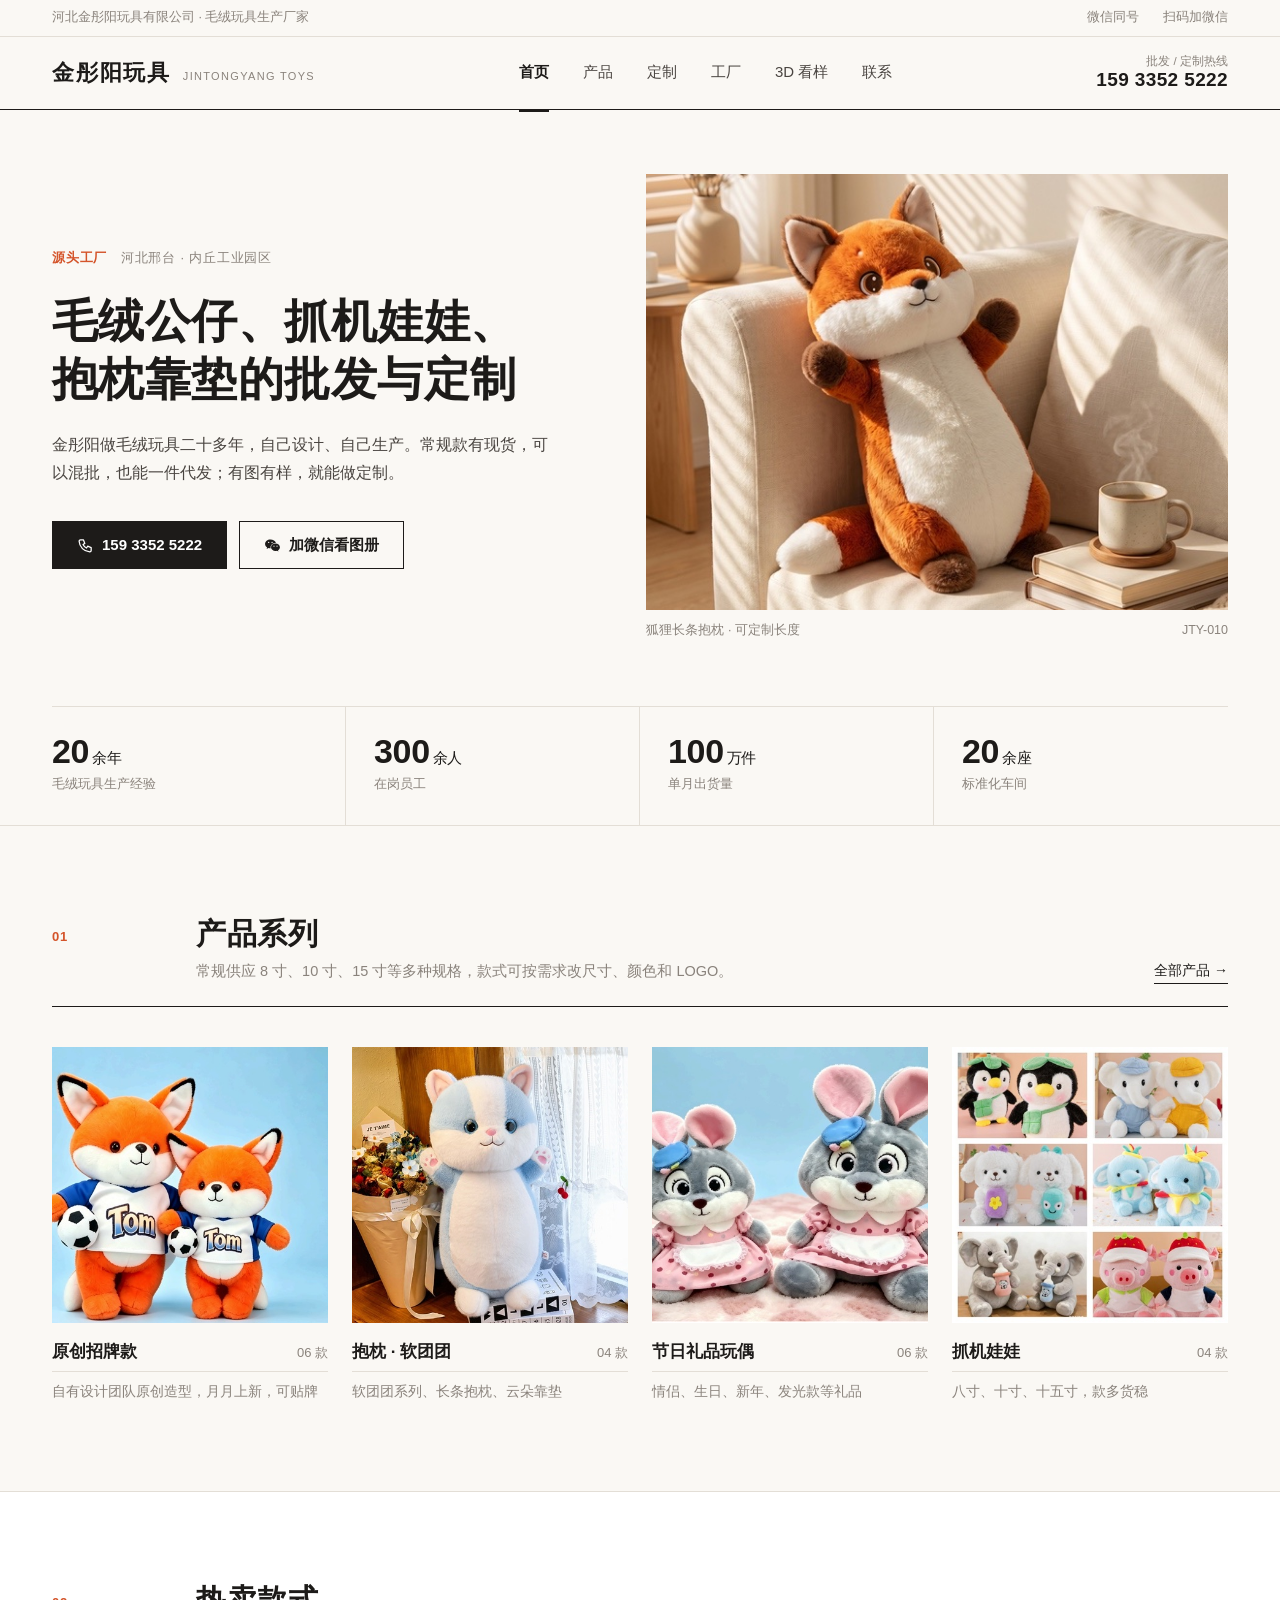
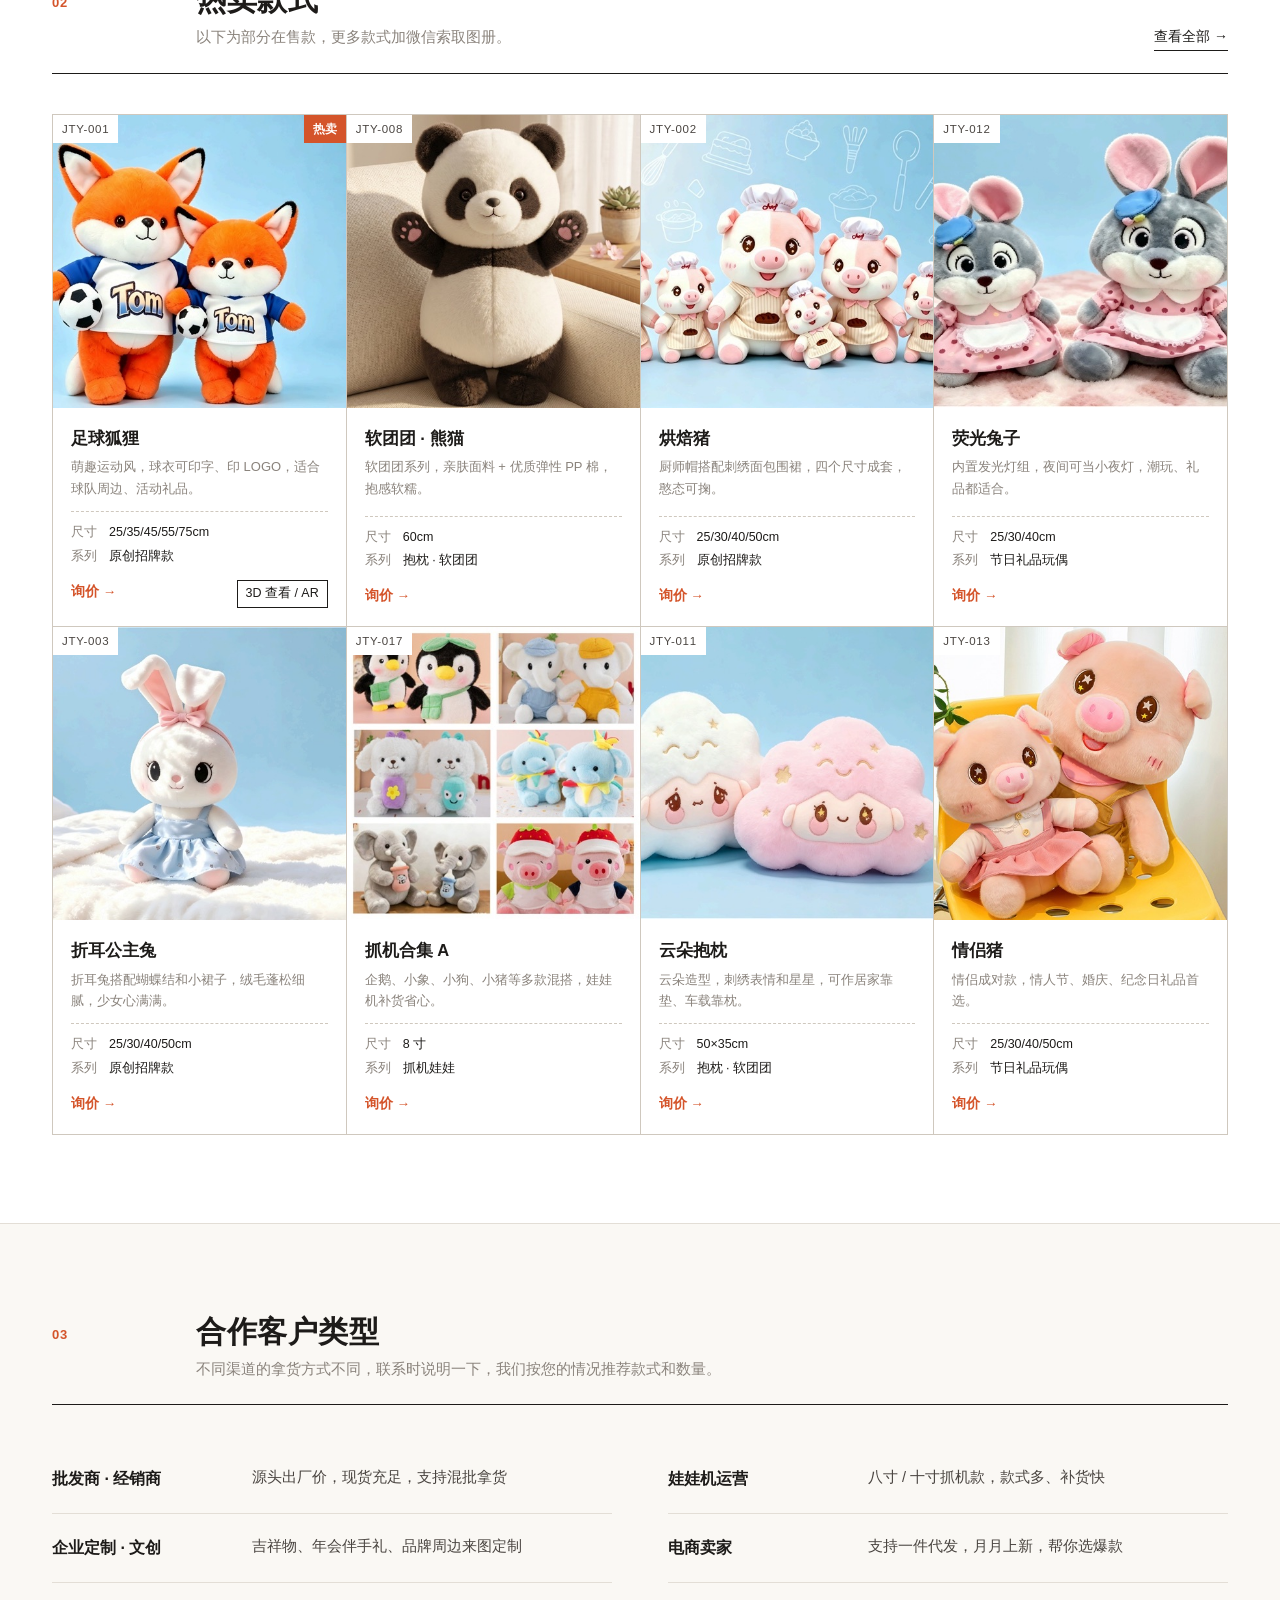
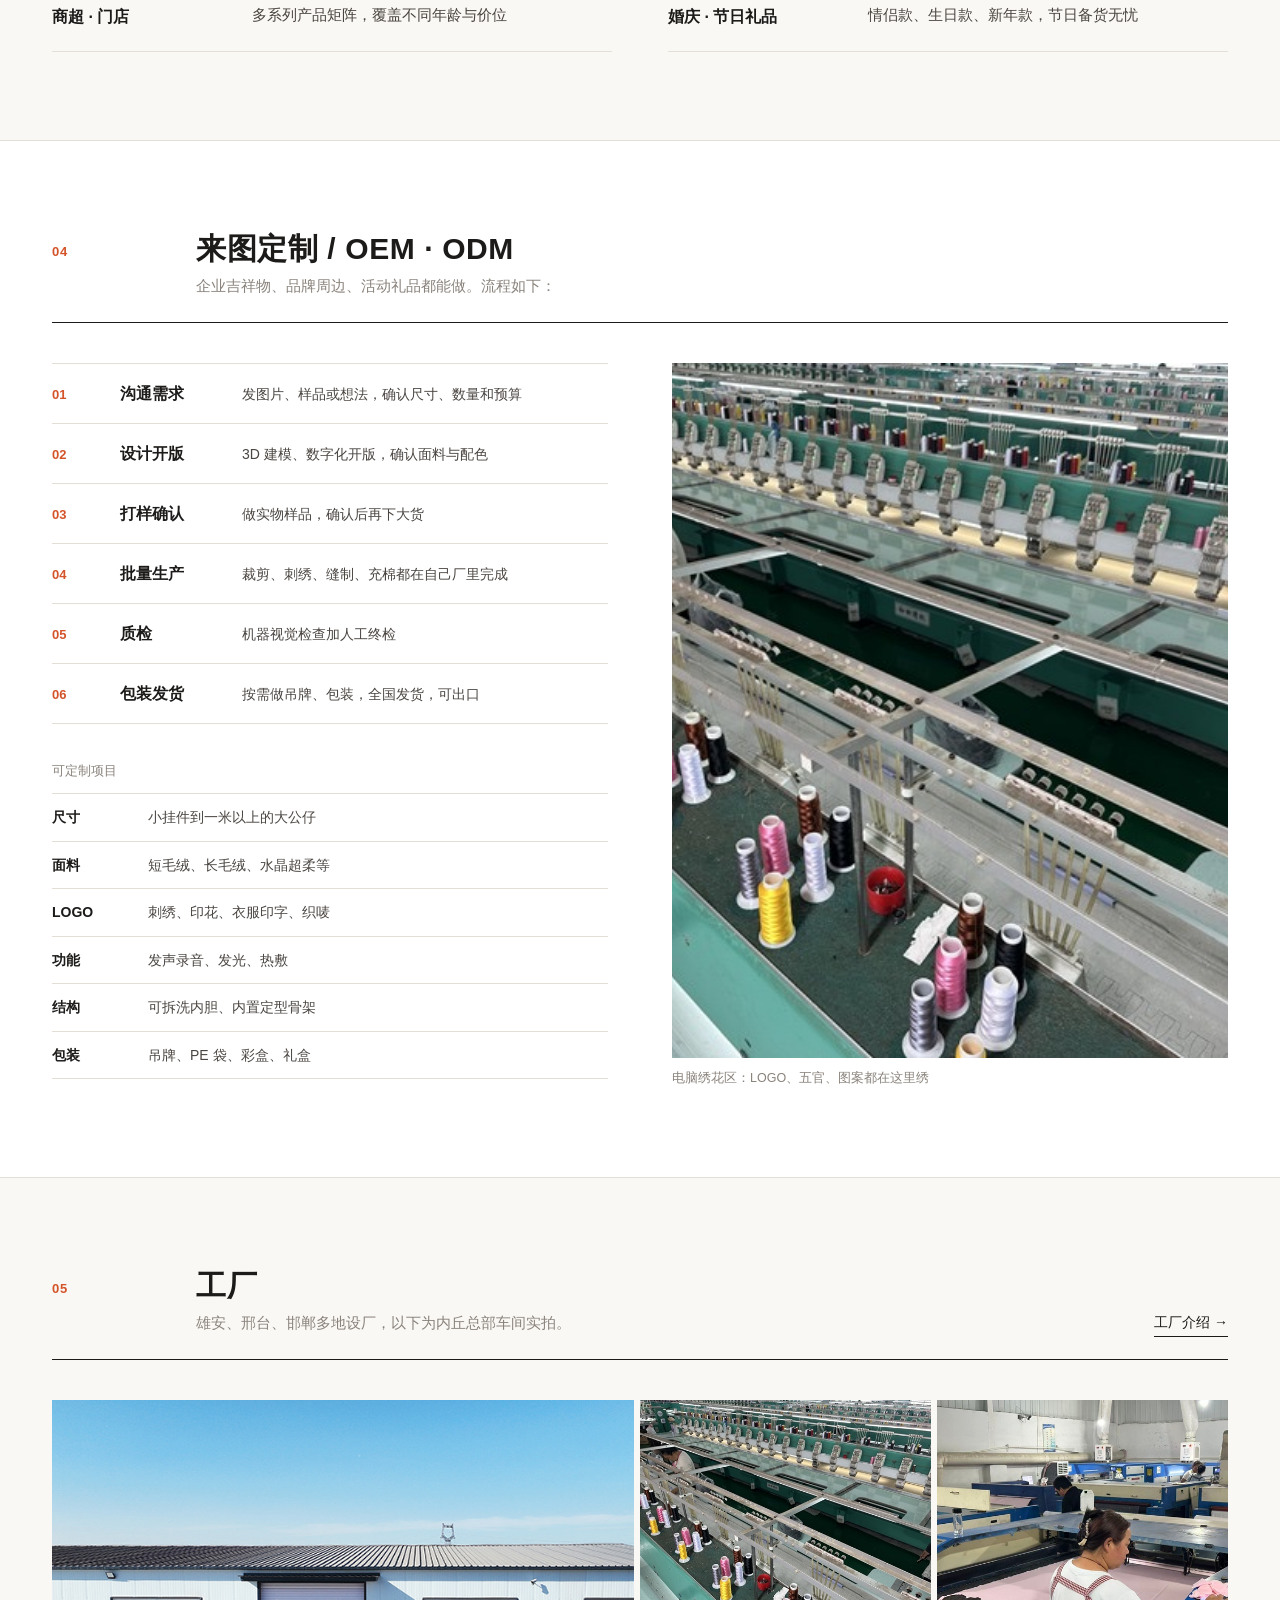
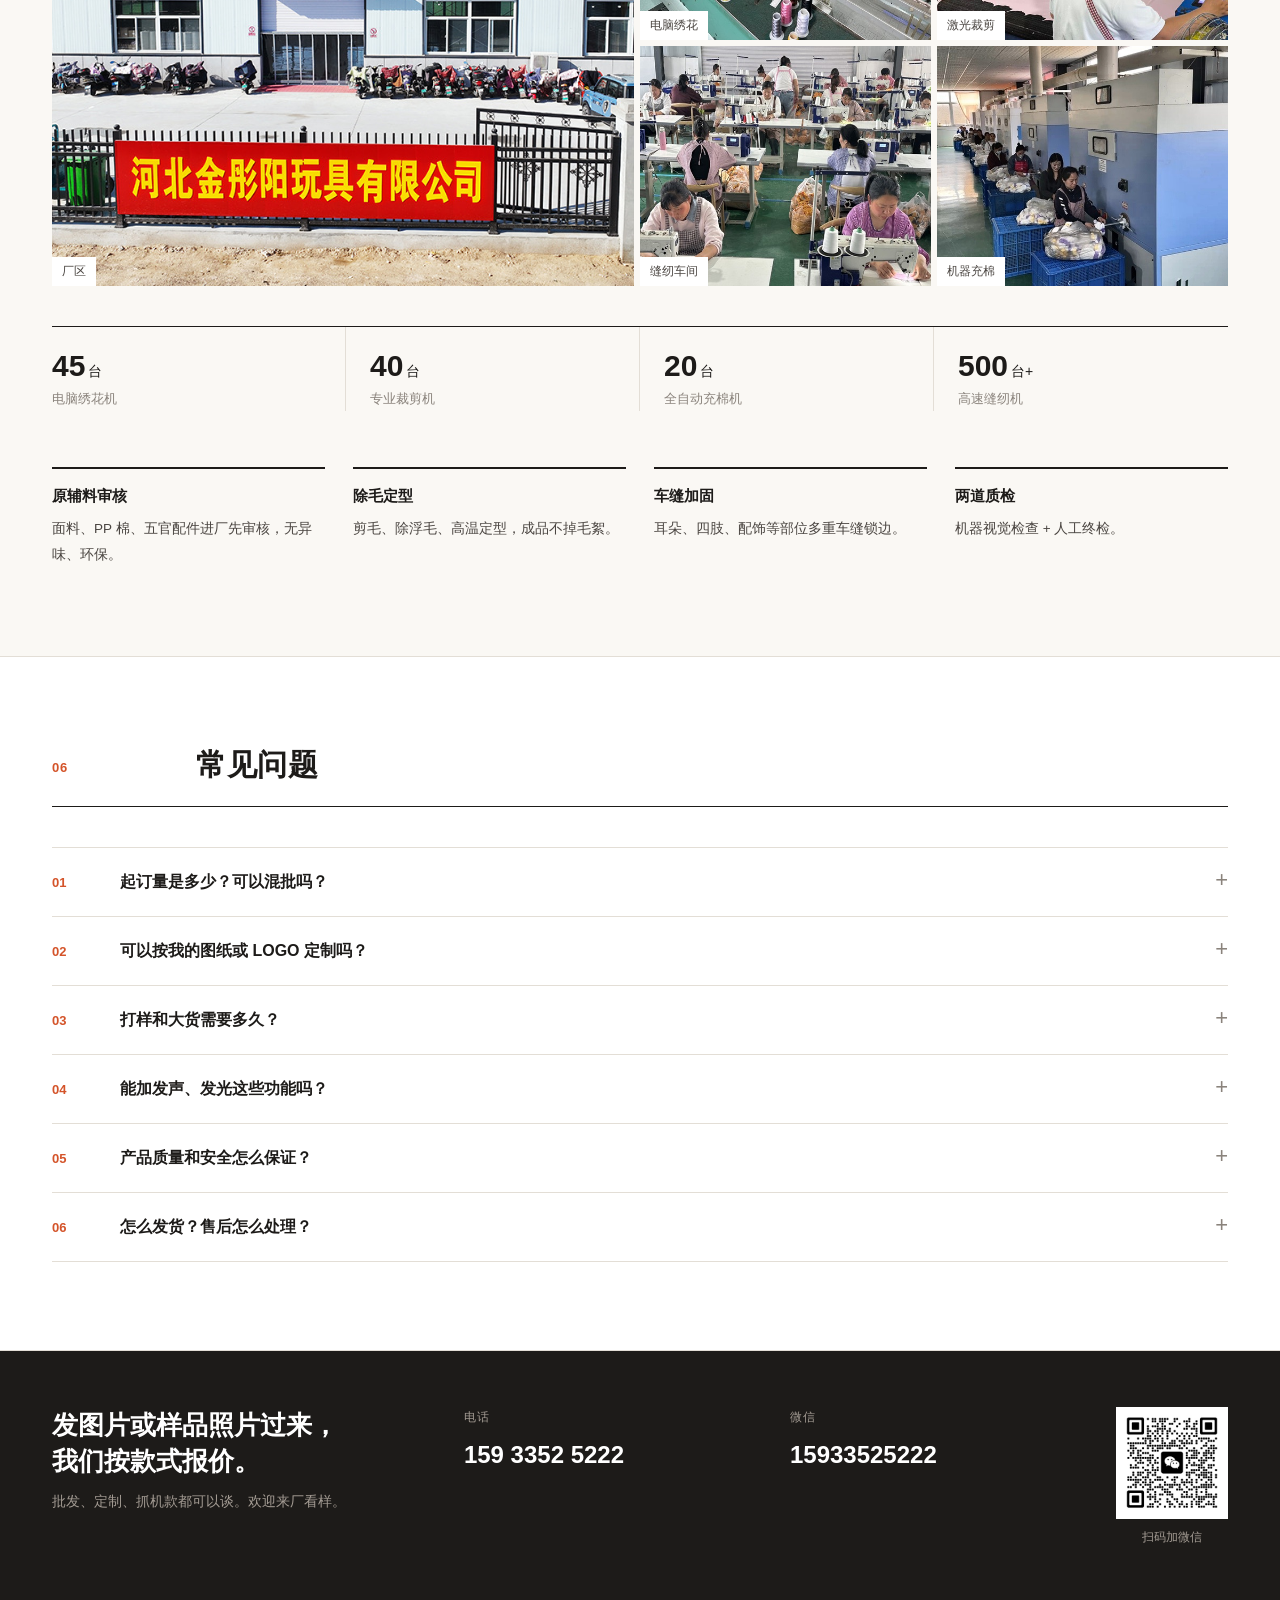
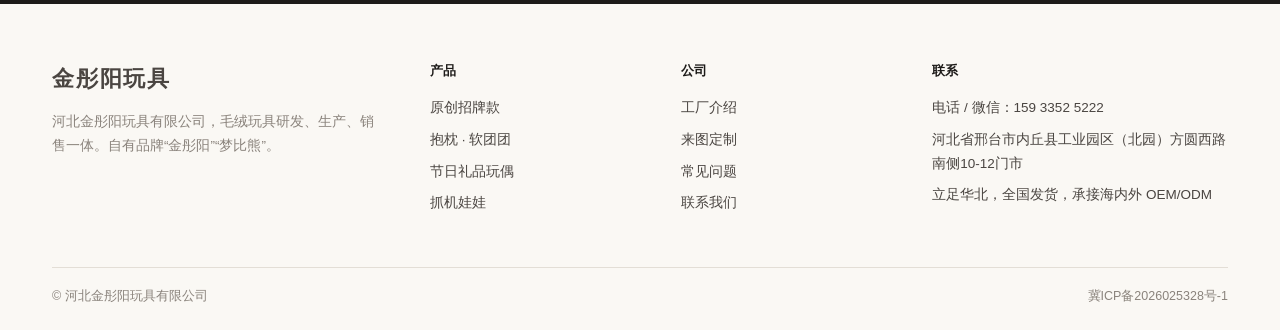
==== commit aa61c6c7: "新增 3D 看样间：足球狐狸 3D 模型 + AR 实物大小 Assisted-by: Cindy (https://cindy.app)" ====
--- a/index.html
+++ b/index.html
@@ -19,7 +19,7 @@
 </div></div>
 <header class="hd" id="nav"><div class="wrap">
   <a href="index.html" class="brand" aria-label="金彤阳玩具首页"><b>金彤阳玩具</b><span>JINTONGYANG TOYS</span></a>
-  <nav class="nav" id="menu"><a href="index.html" class="on">首页</a><a href="products.html">产品</a><a href="index.html#custom">定制</a><a href="factory.html">工厂</a><a href="contact.html">联系</a></nav>
+  <nav class="nav" id="menu"><a href="index.html" class="on">首页</a><a href="products.html">产品</a><a href="index.html#custom">定制</a><a href="factory.html">工厂</a><a href="3d.html">3D 看样</a><a href="contact.html">联系</a></nav>
   <div class="hd-tel"><small>批发 / 定制热线</small><a href="tel:15933525222">159 3352 5222</a></div>
   <button class="burger" id="burger" aria-label="菜单"><span></span><span></span><span></span></button>
 </div></header>
@@ -64,7 +64,7 @@
     <h3>足球狐狸</h3>
     <p>萌趣运动风，球衣可印字、印 LOGO，适合球队周边、活动礼品。</p>
     <dl><dt>尺寸</dt><dd>25/35/45/55/75cm</dd><dt>系列</dt><dd>原创招牌款</dd></dl>
-    <a class="q" href="contact.html?product=足球狐狸">询价 →</a>
+    <div class="qs"><a class="q" href="contact.html?product=足球狐狸">询价 →</a><a class="q3d" href="3d.html">3D 查看 / AR</a></div>
   </div>
 </article><article class="item product" data-cat="hug">
   <a class="im" href="contact.html?product=软团团 · 熊猫"><img src="assets/img/p/squishy-panda.jpg" alt="软团团 · 熊猫 毛绒玩具" loading="lazy"><span class="code">JTY-008</span></a>
@@ -72,7 +72,7 @@
     <h3>软团团 · 熊猫</h3>
     <p>软团团系列，亲肤面料 + 优质弹性 PP 棉，抱感软糯。</p>
     <dl><dt>尺寸</dt><dd>60cm</dd><dt>系列</dt><dd>抱枕 · 软团团</dd></dl>
-    <a class="q" href="contact.html?product=软团团 · 熊猫">询价 →</a>
+    <div class="qs"><a class="q" href="contact.html?product=软团团 · 熊猫">询价 →</a></div>
   </div>
 </article><article class="item product" data-cat="signature">
   <a class="im" href="contact.html?product=烘焙猪"><img src="assets/img/p/baker-piggy.jpg" alt="烘焙猪 毛绒玩具" loading="lazy"><img class="alt" src="assets/img/p/baker-piggy-2.jpg" alt="烘焙猪实拍" loading="lazy"><span class="code">JTY-002</span></a>
@@ -80,7 +80,7 @@
     <h3>烘焙猪</h3>
     <p>厨师帽搭配刺绣面包围裙，四个尺寸成套，憨态可掬。</p>
     <dl><dt>尺寸</dt><dd>25/30/40/50cm</dd><dt>系列</dt><dd>原创招牌款</dd></dl>
-    <a class="q" href="contact.html?product=烘焙猪">询价 →</a>
+    <div class="qs"><a class="q" href="contact.html?product=烘焙猪">询价 →</a></div>
   </div>
 </article><article class="item product" data-cat="gift">
   <a class="im" href="contact.html?product=荧光兔子"><img src="assets/img/p/glow-bunny.jpg" alt="荧光兔子 毛绒玩具" loading="lazy"><span class="code">JTY-012</span></a>
@@ -88,7 +88,7 @@
     <h3>荧光兔子</h3>
     <p>内置发光灯组，夜间可当小夜灯，潮玩、礼品都适合。</p>
     <dl><dt>尺寸</dt><dd>25/30/40cm</dd><dt>系列</dt><dd>节日礼品玩偶</dd></dl>
-    <a class="q" href="contact.html?product=荧光兔子">询价 →</a>
+    <div class="qs"><a class="q" href="contact.html?product=荧光兔子">询价 →</a></div>
   </div>
 </article><article class="item product" data-cat="signature">
   <a class="im" href="contact.html?product=折耳公主兔"><img src="assets/img/p/princess-bunny.jpg" alt="折耳公主兔 毛绒玩具" loading="lazy"><span class="code">JTY-003</span></a>
@@ -96,7 +96,7 @@
     <h3>折耳公主兔</h3>
     <p>折耳兔搭配蝴蝶结和小裙子，绒毛蓬松细腻，少女心满满。</p>
     <dl><dt>尺寸</dt><dd>25/30/40/50cm</dd><dt>系列</dt><dd>原创招牌款</dd></dl>
-    <a class="q" href="contact.html?product=折耳公主兔">询价 →</a>
+    <div class="qs"><a class="q" href="contact.html?product=折耳公主兔">询价 →</a></div>
   </div>
 </article><article class="item product" data-cat="claw">
   <a class="im" href="contact.html?product=抓机合集 A"><img src="assets/img/p/claw-mix-1.jpg" alt="抓机合集 A 毛绒玩具" loading="lazy"><span class="code">JTY-017</span></a>
@@ -104,7 +104,7 @@
     <h3>抓机合集 A</h3>
     <p>企鹅、小象、小狗、小猪等多款混搭，娃娃机补货省心。</p>
     <dl><dt>尺寸</dt><dd>8 寸</dd><dt>系列</dt><dd>抓机娃娃</dd></dl>
-    <a class="q" href="contact.html?product=抓机合集 A">询价 →</a>
+    <div class="qs"><a class="q" href="contact.html?product=抓机合集 A">询价 →</a></div>
   </div>
 </article><article class="item product" data-cat="hug">
   <a class="im" href="contact.html?product=云朵抱枕"><img src="assets/img/p/cloud-cushion.jpg" alt="云朵抱枕 毛绒玩具" loading="lazy"><img class="alt" src="assets/img/p/cloud-cushion-2.jpg" alt="云朵抱枕实拍" loading="lazy"><span class="code">JTY-011</span></a>
@@ -112,7 +112,7 @@
     <h3>云朵抱枕</h3>
     <p>云朵造型，刺绣表情和星星，可作居家靠垫、车载靠枕。</p>
     <dl><dt>尺寸</dt><dd>50×35cm</dd><dt>系列</dt><dd>抱枕 · 软团团</dd></dl>
-    <a class="q" href="contact.html?product=云朵抱枕">询价 →</a>
+    <div class="qs"><a class="q" href="contact.html?product=云朵抱枕">询价 →</a></div>
   </div>
 </article><article class="item product" data-cat="gift">
   <a class="im" href="contact.html?product=情侣猪"><img src="assets/img/p/sweetheart-piggies.jpg" alt="情侣猪 毛绒玩具" loading="lazy"><span class="code">JTY-013</span></a>
@@ -120,7 +120,7 @@
     <h3>情侣猪</h3>
     <p>情侣成对款，情人节、婚庆、纪念日礼品首选。</p>
     <dl><dt>尺寸</dt><dd>25/30/40/50cm</dd><dt>系列</dt><dd>节日礼品玩偶</dd></dl>
-    <a class="q" href="contact.html?product=情侣猪">询价 →</a>
+    <div class="qs"><a class="q" href="contact.html?product=情侣猪">询价 →</a></div>
   </div>
 </article></div>
 </div></section>
--- a/assets/css/catalog.css
+++ b/assets/css/catalog.css
@@ -110,6 +110,9 @@
 .item .q{font-size:13.5px;font-weight:600;color:var(--accent);align-self:flex-start}
 .item .q:hover{text-decoration:underline}
 .item.hide{display:none}
+.item .qs{display:flex;justify-content:space-between;align-items:center;gap:8px}
+.item .q3d{font-size:12.5px;border:1px solid var(--ink);padding:2px 8px;white-space:nowrap}
+.item .q3d:hover{background:var(--ink);color:#fff}
 
 /* tabs (product filter) */
 .tabs{display:flex;gap:28px;border-bottom:1px solid var(--line);margin-bottom:28px;overflow-x:auto;scrollbar-width:none}
